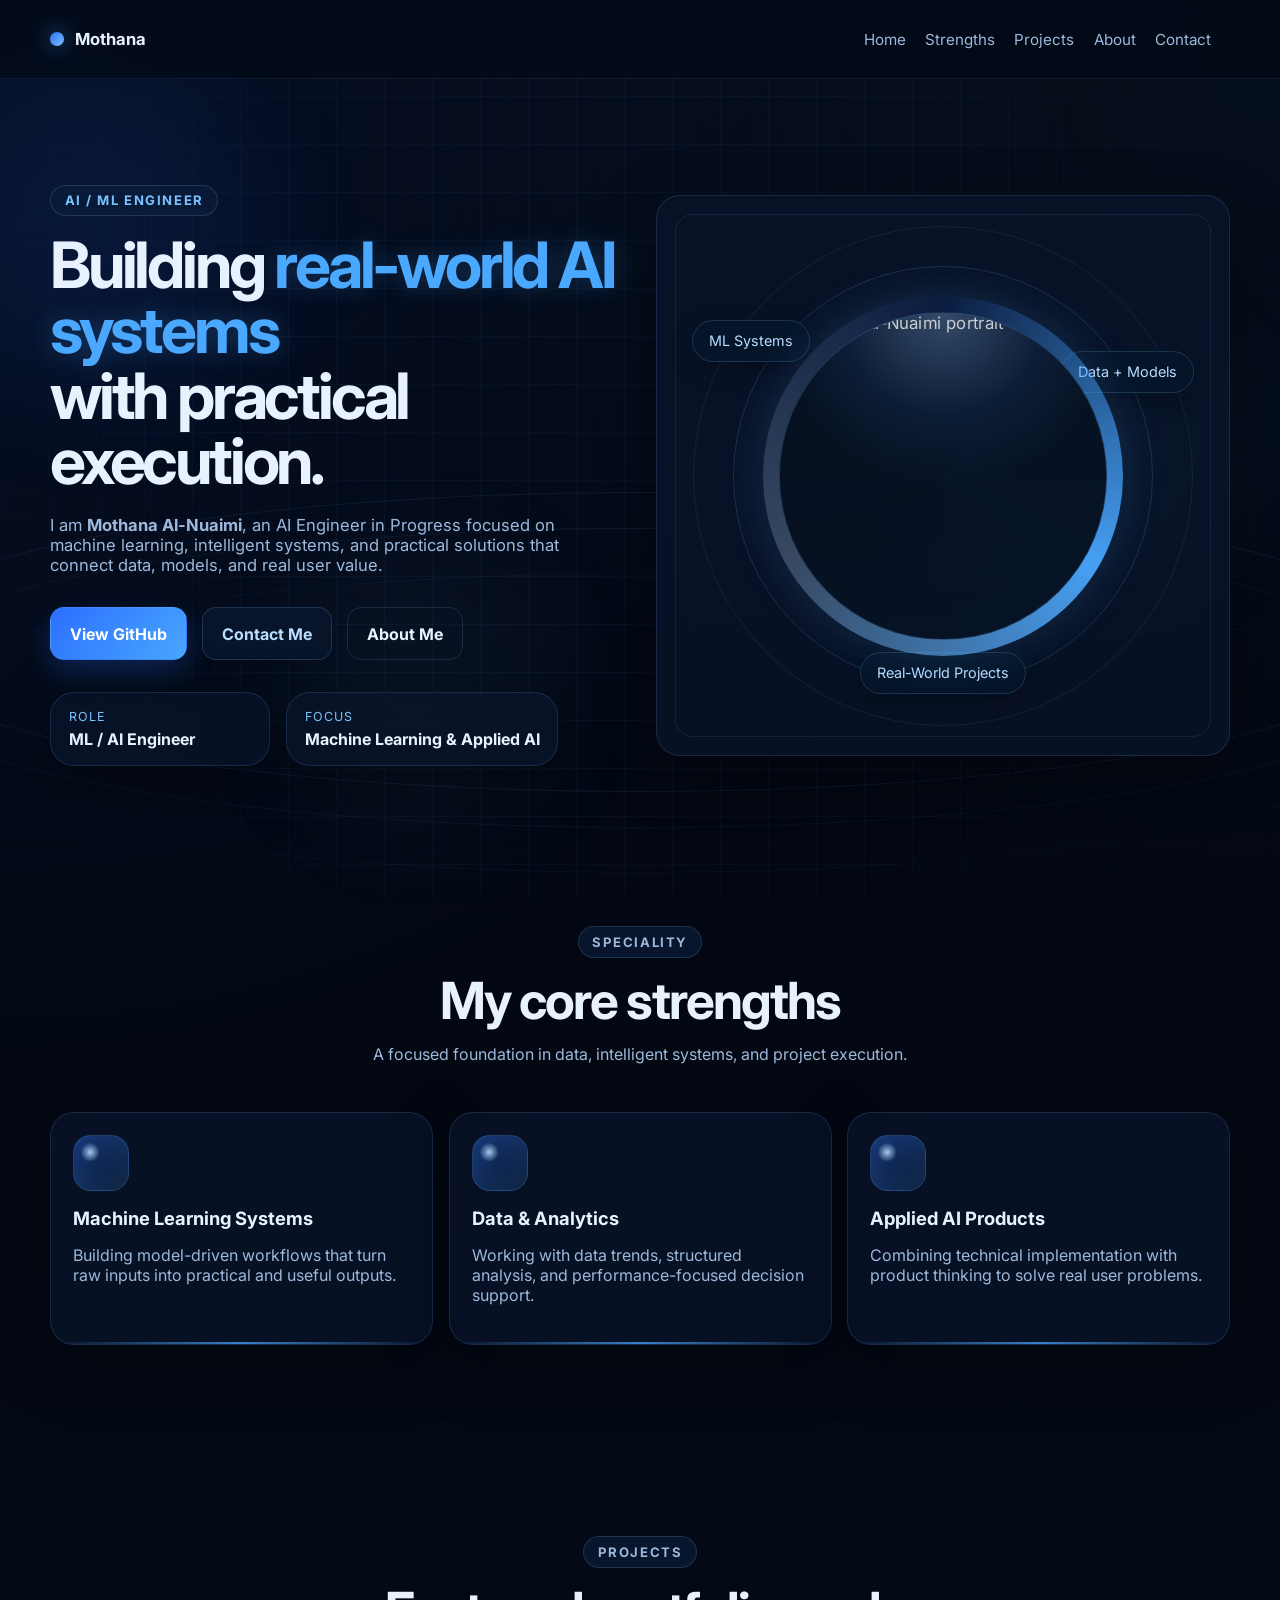
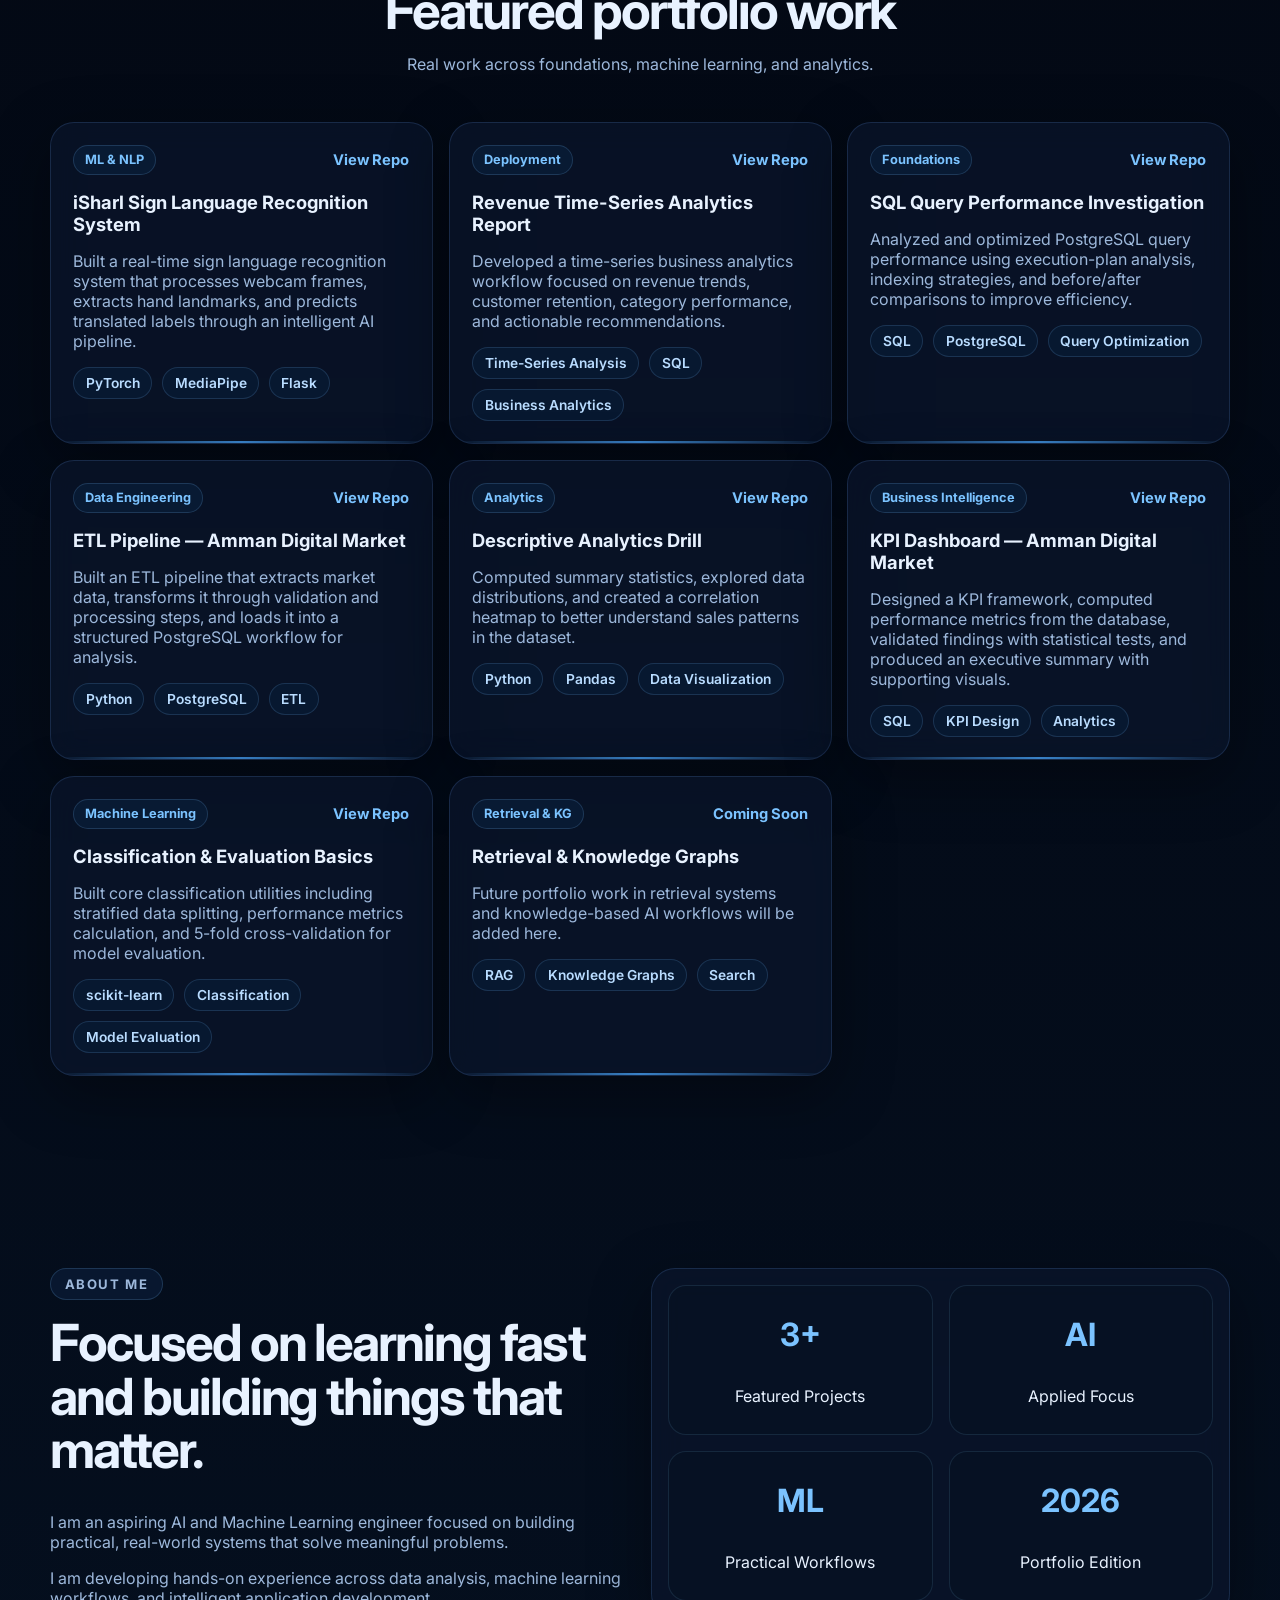
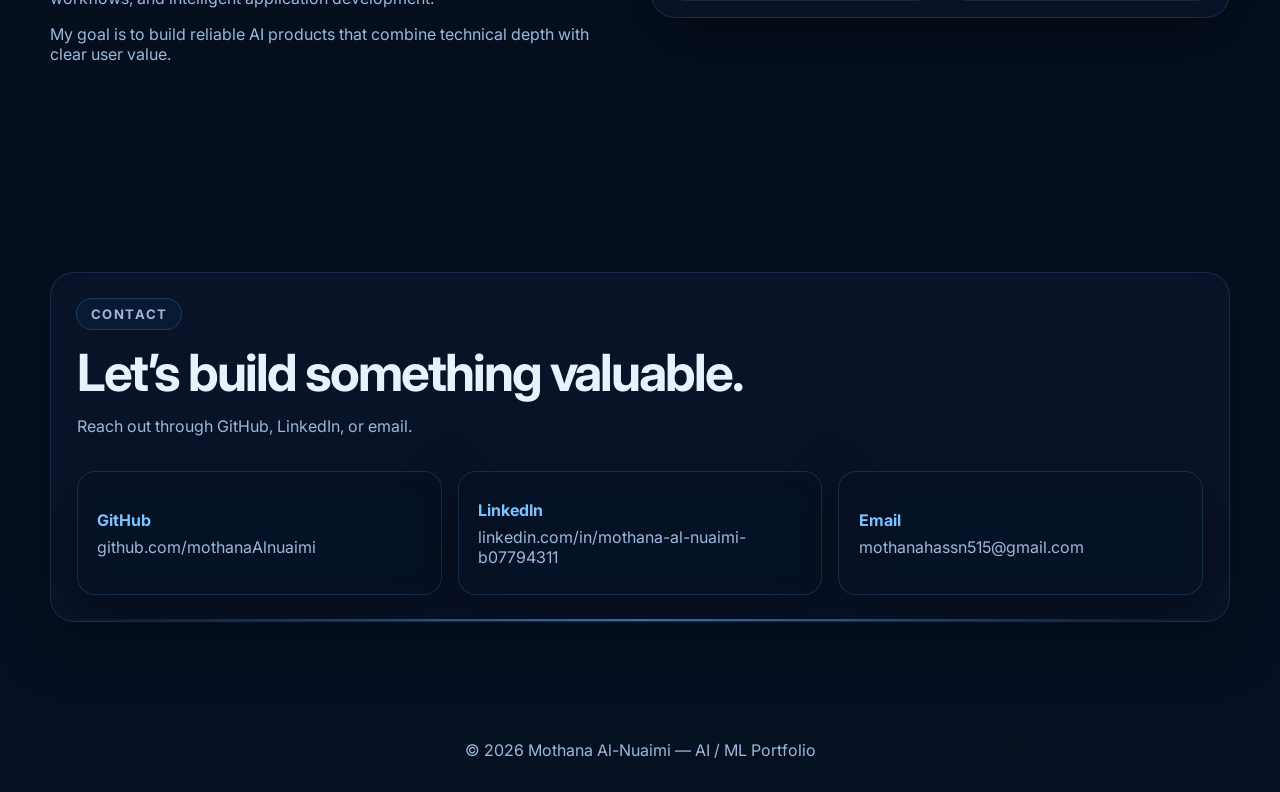
==== index.html @ 14dc7f0b "Update index.html" ====
<!DOCTYPE html>
<html lang="en">
 <head>
  <meta charset="UTF-8">
  <meta name="viewport" content="width=device-width, initial-scale=1.0">
  <title>Mothana Al-Nuaimi | Portfolio</title>
  <meta name="description" content="AI Engineer in Progress | Machine Learning | Building Real-World AI Systems">
  <link rel="preconnect" href="https://fonts.googleapis.com">
  <link rel="preconnect" href="https://fonts.gstatic.com" crossorigin="">
  <link href="https://fonts.googleapis.com/css2?family=Inter:wght@400;500;600;700;800&amp;display=swap" rel="stylesheet">
  <link rel="stylesheet" href="style.css">
 </head>
<body class="theme-1">
  <div class="loader" id="pageLoader" aria-hidden="true">
    <div class="loader-inner">
      <div class="loader-ring"></div>
      <div class="loader-text">Mothana Portfolio</div>
    </div>
  </div>

  <div class="page-bg" aria-hidden="true">
    <div class="grid"></div>
    <div class="glow glow-1"></div>
    <div class="glow glow-2"></div>
    <div class="glow glow-3"></div>
    <div class="wave wave-a"></div>
    <div class="wave wave-b"></div>
    <div class="wave wave-c"></div>
    <div class="particles">
      <span></span><span></span><span></span><span></span><span></span><span></span>
    </div>
  </div>



  <nav class="navbar">
    <div class="container nav-inner">
      <a class="brand" href="#home">
        <span class="brand-icon"></span>
        <span>Mothana</span>
      </a>

      <button class="menu-toggle" id="menuToggle" aria-label="Toggle navigation">☰</button>

      <div class="nav-links" id="navLinks">
        <a href="#home">Home</a>
        <a href="#strengths">Strengths</a>
        <a href="#projects">Projects</a>
        <a href="#about">About</a>
        <a href="#contact">Contact</a>
     <div></div>
  </nav>

  <main>
    <section class="hero reveal" id="home">
      <div class="container hero-grid">
        <div class="hero-copy">
          <p class="section-kicker">AI / ML ENGINEER</p>
          <h1>
            Building <span>real-world AI systems</span><br />
            with practical execution.
          </h1>
          <p class="hero-text">
            I am <strong>Mothana Al-Nuaimi</strong>, an AI Engineer in Progress focused on machine learning,
            intelligent systems, and practical solutions that connect data, models, and real user value.
          </p>

          <div class="hero-actions">
            <a class="btn btn-primary theme-button" href="https://github.com/mothanaAlnuaimi" target="_blank" rel="noopener noreferrer">View GitHub</a>
            <a class="btn btn-secondary theme-button" href="#contact">Contact Me</a>
            <a class="btn btn-ghost theme-button" href="#about">About Me</a>
          </div>

          <div class="hero-mini-cards">
            <div class="mini-card reveal-card">
              <span class="mini-label">Role</span>
              <strong>ML / AI Engineer</strong>
            </div>
            <div class="mini-card reveal-card">
              <span class="mini-label">Focus</span>
              <strong>Machine Learning & Applied AI</strong>
            </div>
          </div>
        </div>

        <div class="hero-visual reveal-card">
          <div class="visual-card">
            <div class="visual-frame">
              <div class="orbital orbital-1"></div>
              <div class="orbital orbital-2"></div>

              <div class="portrait-shell">
                <div class="portrait-ring">
                  <div class="portrait-core portrait-photo">
                    <img src="avatar.JPG" alt="Mothana Al-Nuaimi portrait" />
                  </div>
                </div>
              </div>

              <div class="badge badge-left">ML Systems</div>
              <div class="badge badge-right">Data + Models</div>
              <div class="badge badge-bottom">Real-World Projects</div>
            </div>
          </div>
        </div>
      </div>
    </section>

    <section class="strengths section reveal" id="strengths">
      <div class="container">
        <div class="section-heading centered">
          <p class="section-kicker">SPECIALITY</p>
          <h2>My core strengths</h2>
          <p>
            A focused foundation in data, intelligent systems, and project execution.
          </p>
        </div>

        <div class="strength-grid">
          <article class="info-card tilt-card reveal-card">
            <div class="card-icon"></div>
            <h3>Machine Learning Systems</h3>
            <p>Building model-driven workflows that turn raw inputs into practical and useful outputs.</p>
          </article>

          <article class="info-card tilt-card reveal-card">
            <div class="card-icon"></div>
            <h3>Data & Analytics</h3>
            <p>Working with data trends, structured analysis, and performance-focused decision support.</p>
          </article>

          <article class="info-card tilt-card reveal-card">
            <div class="card-icon"></div>
            <h3>Applied AI Products</h3>
            <p>Combining technical implementation with product thinking to solve real user problems.</p>
          </article>
        </div>
      </div>
    </section>

    <section class="projects section reveal" id="projects">
      <div class="container">
        <div class="section-heading centered">
          <p class="section-kicker">PROJECTS</p>
          <h2>Featured portfolio work</h2>
          <p>
            Real work across foundations, machine learning, and analytics.
          </p>
        </div>

        <div class="project-grid">
          <article class="project-card tilt-card reveal-card">
            <div class="project-top">
              <span class="project-tag">ML & NLP</span>
              <a href="https://github.com/mothanaAlnuaimi/isharl" target="_blank" rel="noopener noreferrer">View Repo</a>
            </div>
            <h3>iSharl Sign Language Recognition System</h3>
            <p>
              Built a real-time sign language recognition system that processes webcam frames,
              extracts hand landmarks, and predicts translated labels through an intelligent AI pipeline.
            </p>
            <div class="chips">
              <span>PyTorch</span>
              <span>MediaPipe</span>
              <span>Flask</span>
            </div>
          </article>

          <article class="project-card tilt-card reveal-card">
            <div class="project-top">
              <span class="project-tag">Deployment</span>
              <a href="https://github.com/LevelUp-Applied-AI/m3-s2-time-series-analytics-mothanaAlnuaimi/tree/stretch-time-series" target="_blank" rel="noopener noreferrer">View Repo</a>
            </div>
            <h3>Revenue Time-Series Analytics Report</h3>
            <p>
              Developed a time-series business analytics workflow focused on revenue trends,
              customer retention, category performance, and actionable recommendations.
            </p>
            <div class="chips">
              <span>Time-Series Analysis</span>
              <span>SQL</span>
              <span>Business Analytics</span>
            </div>
          </article>

          <article class="project-card tilt-card reveal-card">
            <div class="project-top">
              <span class="project-tag">Foundations</span>
              <a href="https://github.com/mothanaAlnuaimi/SQL-Murder-Mystery/pull/1" target="_blank" rel="noopener noreferrer">View Repo</a>
            </div>
            <h3>SQL Query Performance Investigation</h3>
            <p>
              Analyzed and optimized PostgreSQL query performance using execution-plan analysis,
              indexing strategies, and before/after comparisons to improve efficiency.
            </p>
            <div class="chips">
              <span>SQL</span>
              <span>PostgreSQL</span>
              <span>Query Optimization</span>
            </div>
          </article>


          <article class="project-card tilt-card reveal-card">
  <div class="project-top">
    <span class="project-tag">Data Engineering</span>
    <a href="https://github.com/LevelUp-Applied-AI/m3-i3-etl-pipeline-mothanaAlnuaimi" target="_blank" rel="noopener noreferrer">View Repo</a>
  </div>
  <h3>ETL Pipeline — Amman Digital Market</h3>
  <p>
    Built an ETL pipeline that extracts market data, transforms it through validation and processing steps,
    and loads it into a structured PostgreSQL workflow for analysis.
  </p>
  <div class="chips">
    <span>Python</span>
    <span>PostgreSQL</span>
    <span>ETL</span>
  </div>
</article>

<article class="project-card tilt-card reveal-card">
  <div class="project-top">
    <span class="project-tag">Analytics</span>
    <a href="https://github.com/LevelUp-Applied-AI/m4-d4-descriptive-analytics-mothanaAlnuaimi" target="_blank" rel="noopener noreferrer">View Repo</a>
  </div>
  <h3>Descriptive Analytics Drill</h3>
  <p>
    Computed summary statistics, explored data distributions, and created a correlation heatmap
    to better understand sales patterns in the dataset.
  </p>
  <div class="chips">
    <span>Python</span>
    <span>Pandas</span>
    <span>Data Visualization</span>
  </div>
</article>

<article class="project-card tilt-card reveal-card">
  <div class="project-top">
    <span class="project-tag">Business Intelligence</span>
    <a href="https://github.com/LevelUp-Applied-AI/m4-i4-kpi-dashboard-mothanaAlnuaimi" target="_blank" rel="noopener noreferrer">View Repo</a>
  </div>
  <h3>KPI Dashboard — Amman Digital Market</h3>
  <p>
    Designed a KPI framework, computed performance metrics from the database, validated findings
    with statistical tests, and produced an executive summary with supporting visuals.
  </p>
  <div class="chips">
    <span>SQL</span>
    <span>KPI Design</span>
    <span>Analytics</span>
  </div>
</article>

<article class="project-card tilt-card reveal-card">
  <div class="project-top">
    <span class="project-tag">Machine Learning</span>
    <a href="https://github.com/LevelUp-Applied-AI/m5-d5a-classification-basics-mothanaAlnuaimi" target="_blank" rel="noopener noreferrer">View Repo</a>
  </div>
  <h3>Classification & Evaluation Basics</h3>
  <p>
    Built core classification utilities including stratified data splitting, performance metrics
    calculation, and 5-fold cross-validation for model evaluation.
  </p>
  <div class="chips">
    <span>scikit-learn</span>
    <span>Classification</span>
    <span>Model Evaluation</span>
  </div>
</article>
          
          <article class="project-card tilt-card reveal-card placeholder-card">
            <div class="project-top">
              <span class="project-tag">Retrieval & KG</span>
              <span class="coming-soon">Coming Soon</span>
            </div>
            <h3>Retrieval & Knowledge Graphs</h3>
            <p>
              Future portfolio work in retrieval systems and knowledge-based AI workflows will be added here.
            </p>
            <div class="chips">
              <span>RAG</span>
              <span>Knowledge Graphs</span>
              <span>Search</span>
            </div>
          </article>
        </div>
      </div>
    </section>

    <section class="about section reveal" id="about">
      <div class="container about-grid">
        <div class="about-left">
          <div class="section-heading">
            <p class="section-kicker">ABOUT ME</p>
            <h2>Focused on learning fast and building things that matter.</h2>
          </div>
          <p>
            I am an aspiring AI and Machine Learning engineer focused on building practical, real-world systems
            that solve meaningful problems.
          </p>
          <p>
            I am developing hands-on experience across data analysis, machine learning workflows,
            and intelligent application development.
          </p>
          <p>
            My goal is to build reliable AI products that combine technical depth with clear user value.
          </p>
        </div>

        <div class="about-right reveal-card">
          <div class="stats-card">
            <div class="stat-box">
              <strong>3+</strong>
              <span>Featured Projects</span>
            </div>
            <div class="stat-box">
              <strong>AI</strong>
              <span>Applied Focus</span>
            </div>
            <div class="stat-box">
              <strong>ML</strong>
              <span>Practical Workflows</span>
            </div>
            <div class="stat-box">
              <strong>2026</strong>
              <span>Portfolio Edition</span>
            </div>
          </div>
        </div>
      </div>
    </section>

    <section class="contact section reveal" id="contact">
      <div class="container">
        <div class="contact-panel">
          <div class="section-heading">
            <p class="section-kicker">CONTACT</p>
            <h2>Let’s build something valuable.</h2>
            <p>
              Reach out through GitHub, LinkedIn, or email.
            </p>
          </div>

          <div class="contact-links">
            <a class="contact-item theme-button reveal-card" href="https://github.com/mothanaAlnuaimi" target="_blank" rel="noopener noreferrer">
              <span class="contact-title">GitHub</span>
              <span class="contact-value">github.com/mothanaAlnuaimi</span>
            </a>

            <a class="contact-item theme-button reveal-card" href="https://www.linkedin.com/in/mothana-al-nuaimi-b07794311/" target="_blank" rel="noopener noreferrer">
              <span class="contact-title">LinkedIn</span>
              <span class="contact-value">linkedin.com/in/mothana-al-nuaimi-b07794311</span>
            </a>

            <a class="contact-item theme-button reveal-card" href="mailto:mothanahassn515@gmail.com">
              <span class="contact-title">Email</span>
              <span class="contact-value">mothanahassn515@gmail.com</span>
            </a>
          </div>
        </div>
      </div>
    </section>
  </main>

  <footer class="footer reveal">
    <div class="container">
      <p>© 2026 Mothana Al-Nuaimi — AI / ML Portfolio</p>
    </div>
  </footer>

  <script src="script.js"></script>
</body>
</html>
---- style.css ----
:root {
  --bg: #030813;
  --surface: rgba(10, 22, 44, 0.72);
  --text: #e8f2ff;
  --muted: #9db8db;
  --line: rgba(110, 168, 255, 0.16);
  --shadow: 0 18px 60px rgba(0, 0, 0, 0.35);

  --accent-1: #2b6fff;
  --accent-2: #4aa8ff;
  --accent-3: #7bc3ff;
  --accent-4: #b9dcff;

  --container: 1180px;
  --radius: 24px;
}

body.theme-1 {
  --accent-1: #2b6fff;
  --accent-2: #4aa8ff;
  --accent-3: #7bc3ff;
  --accent-4: #b9dcff;
}

body.theme-2 {
  --accent-1: #1d4ed8;
  --accent-2: #2563eb;
  --accent-3: #60a5fa;
  --accent-4: #bfdbfe;
}

body.theme-3 {
  --accent-1: #0f5fff;
  --accent-2: #3b82f6;
  --accent-3: #38bdf8;
  --accent-4: #dbeafe;
}

body.theme-4 {
  --accent-1: #2954ff;
  --accent-2: #2563eb;
  --accent-3: #93c5fd;
  --accent-4: #e0f2fe;
}

* { box-sizing: border-box; }
html { scroll-behavior: smooth; }

body {
  margin: 0;
  font-family: "Inter", sans-serif;
  background:
    radial-gradient(circle at top left, rgba(42, 111, 255, 0.10), transparent 26%),
    radial-gradient(circle at top right, rgba(74, 168, 255, 0.06), transparent 22%),
    linear-gradient(180deg, #02060f 0%, #030813 32%, #051122 100%);
  color: var(--text);
  overflow-x: hidden;
}

a { color: inherit; text-decoration: none; }

.container {
  width: min(var(--container), calc(100% - 2rem));
  margin: 0 auto;
  position: relative;
  z-index: 2;
}

/* Loader */
.loader {
  position: fixed;
  inset: 0;
  z-index: 9999;
  display: grid;
  place-items: center;
  background:
    radial-gradient(circle at center, rgba(29, 78, 216, 0.18), transparent 30%),
    linear-gradient(180deg, #02060f 0%, #030813 100%);
  transition: opacity 0.6s ease, visibility 0.6s ease;
}

.loader.hidden {
  opacity: 0;
  visibility: hidden;
}

.loader-inner {
  text-align: center;
}

.loader-ring {
  width: 86px;
  height: 86px;
  margin: 0 auto 1rem;
  border-radius: 50%;
  border: 3px solid rgba(123, 195, 255, 0.16);
  border-top-color: var(--accent-2);
  border-right-color: var(--accent-3);
  animation: spinRing 1s linear infinite;
  box-shadow: 0 0 30px rgba(74, 168, 255, 0.16);
}

.loader-text {
  color: var(--accent-4);
  font-weight: 700;
  letter-spacing: 0.08em;
  text-transform: uppercase;
  font-size: 0.9rem;
}

.page-bg {
  position: fixed;
  inset: 0;
  pointer-events: none;
  overflow: hidden;
  z-index: 0;
}

.grid {
  position: absolute;
  inset: 0;
  background-image:
    linear-gradient(rgba(90, 140, 255, 0.05) 1px, transparent 1px),
    linear-gradient(90deg, rgba(90, 140, 255, 0.05) 1px, transparent 1px);
  background-size: 48px 48px;
  mask-image: radial-gradient(circle at center, black 50%, transparent 92%);
}

.glow {
  position: absolute;
  border-radius: 999px;
  filter: blur(70px);
  opacity: 0.45;
  animation: floatGlow 14s ease-in-out infinite;
}

.glow-1 {
  width: 320px;
  height: 320px;
  background: rgba(43, 111, 255, 0.22);
  top: 8%;
  left: -5%;
}

.glow-2 {
  width: 260px;
  height: 260px;
  background: rgba(74, 168, 255, 0.18);
  top: 36%;
  right: 4%;
  animation-delay: -4s;
}

.glow-3 {
  width: 280px;
  height: 280px;
  background: rgba(123, 195, 255, 0.12);
  bottom: 8%;
  left: 22%;
  animation-delay: -8s;
}

.wave {
  position: absolute;
  left: -10%;
  width: 120%;
  height: 300px;
  border-radius: 50%;
  border: 1px solid rgba(103, 175, 255, 0.10);
  animation: waveMove 24s linear infinite;
}

.wave-a { bottom: 12%; }
.wave-b { bottom: 8%; animation-duration: 34s; opacity: 0.7; }
.wave-c { bottom: 3%; animation-duration: 42s; opacity: 0.45; }

.particles span {
  position: absolute;
  display: block;
  width: 8px;
  height: 8px;
  border-radius: 50%;
  background: linear-gradient(135deg, var(--accent-2), var(--accent-3));
  box-shadow: 0 0 24px rgba(74, 168, 255, 0.55);
  animation: particleRise linear infinite;
  opacity: 0.8;
}

.particles span:nth-child(1) { left: 8%; bottom: -40px; animation-duration: 18s; animation-delay: -3s; }
.particles span:nth-child(2) { left: 24%; bottom: -60px; animation-duration: 14s; animation-delay: -7s; }
.particles span:nth-child(3) { left: 48%; bottom: -40px; animation-duration: 22s; animation-delay: -6s; }
.particles span:nth-child(4) { left: 63%; bottom: -50px; animation-duration: 17s; animation-delay: -10s; }
.particles span:nth-child(5) { left: 82%; bottom: -40px; animation-duration: 16s; animation-delay: -4s; }
.particles span:nth-child(6) { left: 92%; bottom: -50px; animation-duration: 20s; animation-delay: -8s; }

.topbar {
  position: relative;
  z-index: 4;
  border-bottom: 1px solid rgba(110, 168, 255, 0.08);
  background: rgba(2, 8, 19, 0.72);
  backdrop-filter: blur(18px);
}

.topbar-inner, .nav-inner, .hero-grid, .about-grid, .hero-actions, .hero-mini-cards {
  display: flex;
}

.topbar-inner {
  justify-content: space-between;
  align-items: center;
  min-height: 42px;
  gap: 1rem;
}

.top-links {
  display: flex;
  gap: 1.1rem;
  flex-wrap: wrap;
  color: var(--muted);
  font-size: 0.86rem;
}

.top-links a:hover { color: var(--accent-3); }

.navbar {
  position: sticky;
  top: 0;
  z-index: 5;
  background: rgba(4, 10, 23, 0.72);
  backdrop-filter: blur(18px);
  border-bottom: 1px solid rgba(110, 168, 255, 0.10);
}

.nav-inner {
  align-items: center;
  justify-content: space-between;
  min-height: 78px;
  gap: 1rem;
}

.brand {
  display: inline-flex;
  align-items: center;
  gap: 0.7rem;
  font-size: 1.04rem;
  font-weight: 700;
}

.brand-icon {
  width: 14px;
  height: 14px;
  border-radius: 50%;
  background: linear-gradient(135deg, var(--accent-1), var(--accent-3));
  box-shadow: 0 0 20px rgba(74, 168, 255, 0.55);
}

.nav-links {
  display: flex;
  gap: 1.2rem;
  align-items: center;
}

.nav-links a {
  color: var(--muted);
  font-size: 0.95rem;
  transition: 0.2s ease;
}

.nav-links a:hover { color: var(--text); }

.menu-toggle {
  display: none;
  border: 1px solid var(--line);
  background: rgba(8, 18, 36, 0.9);
  color: var(--text);
  border-radius: 12px;
  width: 44px;
  height: 44px;
  cursor: pointer;
}

.section {
  position: relative;
  z-index: 2;
  padding: 6rem 0;
}

.hero {
  padding-top: 6.6rem;
  padding-bottom: 4rem;
}

.hero-grid {
  align-items: center;
  justify-content: space-between;
  gap: 2rem;
}

.hero-copy, .hero-visual, .about-left, .about-right {
  flex: 1;
}

.section-kicker {
  display: inline-block;
  margin: 0 0 1rem;
  padding: 0.42rem 0.85rem;
  border: 1px solid rgba(123, 195, 255, 0.18);
  background: rgba(11, 30, 58, 0.66);
  color: var(--accent-3);
  border-radius: 999px;
  font-size: 0.82rem;
  font-weight: 700;
  letter-spacing: 0.12em;
}

.hero h1 {
  margin: 0;
  font-size: clamp(2.7rem, 5vw, 5.2rem);
  line-height: 1.02;
  letter-spacing: -0.05em;
  max-width: 720px;
}

.hero h1 span { color: var(--accent-2); text-shadow: 0 0 26px rgba(74, 168, 255, 0.28); }

.hero-text, .section-heading p, .about-left p, .info-card p, .project-card p, .contact-value, .footer p {
  color: var(--muted);
}

.hero-text {
  max-width: 660px;
  font-size: 1.04rem;
  margin: 1.4rem 0 0;
}

.hero-actions {
  gap: 0.9rem;
  flex-wrap: wrap;
  margin-top: 2rem;
}

.hero-mini-cards {
  flex-wrap: wrap;
  gap: 1rem;
  margin-top: 2rem;
}

.mini-card, .info-card, .project-card, .stats-card, .contact-panel, .contact-item, .visual-card {
  border: 1px solid var(--line);
  background: var(--surface);
  backdrop-filter: blur(14px);
  border-radius: var(--radius);
  box-shadow: var(--shadow);
}

.mini-card {
  min-width: 220px;
  padding: 1rem 1.1rem;
}

.mini-label {
  display: block;
  font-size: 0.78rem;
  color: var(--accent-3);
  margin-bottom: 0.35rem;
  text-transform: uppercase;
  letter-spacing: 0.08em;
}

.visual-card {
  padding: 1.2rem;
  min-height: 560px;
  position: relative;
  overflow: hidden;
}

.visual-card::before {
  content: "";
  position: absolute;
  inset: 18px;
  border: 1px solid rgba(123, 195, 255, 0.10);
  border-radius: calc(var(--radius) - 6px);
}

.visual-frame {
  position: relative;
  height: 100%;
  min-height: 520px;
  display: grid;
  place-items: center;
}

.portrait-shell {
  position: relative;
  z-index: 2;
}

.portrait-ring {
  position: relative;
  width: 360px;
  height: 360px;
  border-radius: 50%;
  padding: 16px;
  background: conic-gradient(from 0deg, rgba(43, 111, 255, 0.12), rgba(74, 168, 255, 0.95), rgba(185, 220, 255, 0.28), rgba(43, 111, 255, 0.12));
  animation: spinRing 18s linear infinite;
  box-shadow: 0 0 44px rgba(74, 168, 255, 0.18);
}

.portrait-photo {
  position: relative;
  width: 100%;
  height: 100%;
  border-radius: 50%;
  overflow: hidden;
  background:
    radial-gradient(circle at top, rgba(81, 157, 255, 0.28), transparent 48%),
    linear-gradient(180deg, rgba(5, 16, 32, 0.98), rgba(6, 20, 40, 0.96));
  border: 1px solid rgba(123, 195, 255, 0.18);
}

.portrait-photo::after {
  content: "";
  position: absolute;
  inset: 0;
  background:
    radial-gradient(circle at top, rgba(255, 255, 255, 0.12), transparent 28%),
    linear-gradient(180deg, rgba(4, 12, 24, 0.12), rgba(3, 8, 19, 0.32));
  pointer-events: none;
}

.portrait-photo img {
  width: 100%;
  height: 100%;
  object-fit: cover;
  object-position: center 18%;
  filter: grayscale(100%) contrast(1.04) brightness(0.92);
  transform: scale(1.05);
}

.orbital {
  position: absolute;
  border-radius: 50%;
  border: 1px solid rgba(123, 195, 255, 0.16);
}

.orbital-1 {
  width: 420px;
  height: 420px;
  animation: spinRing 26s linear infinite reverse;
}

.orbital-2 {
  width: 500px;
  height: 500px;
  animation: spinRing 34s linear infinite;
  opacity: 0.55;
}

.badge {
  position: absolute;
  padding: 0.72rem 0.98rem;
  border-radius: 999px;
  background: rgba(6, 22, 42, 0.95);
  border: 1px solid rgba(123, 195, 255, 0.18);
  color: var(--accent-4);
  font-size: 0.9rem;
  backdrop-filter: blur(10px);
  box-shadow: 0 8px 24px rgba(0, 0, 0, 0.24);
}

.badge-left { left: 3%; top: 20%; animation: floatBadge 7s ease-in-out infinite; }
.badge-right { right: 3%; top: 26%; animation: floatBadge 6s ease-in-out infinite -2s; }
.badge-bottom { bottom: 8%; animation: floatBadge 8s ease-in-out infinite -1s; }

.btn {
  display: inline-flex;
  align-items: center;
  justify-content: center;
  gap: 0.45rem;
  min-height: 50px;
  padding: 0.95rem 1.2rem;
  border-radius: 14px;
  font-weight: 700;
  cursor: pointer;
  transition: transform 0.18s ease, background 0.25s ease, color 0.25s ease, border-color 0.25s ease, box-shadow 0.25s ease;
}

.btn-small {
  min-height: 44px;
  padding: 0.72rem 1rem;
  font-size: 0.92rem;
}

.btn:hover, .theme-button:hover, .contact-item:hover, .info-card:hover, .project-card:hover { transform: translateY(-2px); }
.btn:active, .btn.clicked, .theme-button.clicked { transform: scale(0.97); }

.btn-primary {
  color: white;
  background: linear-gradient(135deg, var(--accent-1), var(--accent-2));
  border: 1px solid transparent;
  box-shadow: 0 12px 28px rgba(43, 111, 255, 0.24);
}

.btn-secondary {
  color: var(--accent-4);
  background: rgba(8, 22, 44, 0.88);
  border: 1px solid rgba(123, 195, 255, 0.18);
}

.btn-ghost {
  color: var(--text);
  background: transparent;
  border: 1px solid rgba(123, 195, 255, 0.16);
}

.section-heading { margin-bottom: 2.2rem; }

.section-heading.centered {
  text-align: center;
  max-width: 760px;
  margin-inline: auto;
  margin-bottom: 3rem;
}

.section-heading h2 {
  margin: 0 0 0.8rem;
  font-size: clamp(2rem, 4vw, 3.5rem);
  line-height: 1.05;
  letter-spacing: -0.04em;
}

.strength-grid, .project-grid {
  display: grid;
  grid-template-columns: repeat(3, 1fr);
  gap: 1rem;
}

.info-card, .project-card {
  padding: 1.4rem;
  position: relative;
  overflow: hidden;
}

.info-card::before, .project-card::before, .contact-panel::before {
  content: "";
  position: absolute;
  inset: auto 0 0 0;
  height: 2px;
  background: linear-gradient(90deg, transparent, var(--accent-2), transparent);
  opacity: 0.75;
}

.card-icon {
  width: 56px;
  height: 56px;
  border-radius: 18px;
  margin-bottom: 1rem;
  background:
    radial-gradient(circle at 30% 30%, rgba(185, 220, 255, 0.9), transparent 18%),
    linear-gradient(135deg, rgba(43, 111, 255, 0.35), rgba(74, 168, 255, 0.08));
  border: 1px solid rgba(123, 195, 255, 0.18);
  box-shadow: inset 0 0 30px rgba(74, 168, 255, 0.12);
}

.info-card h3, .project-card h3 { margin: 0 0 0.8rem; font-size: 1.15rem; }

.project-top {
  display: flex;
  justify-content: space-between;
  align-items: center;
  gap: 0.8rem;
  margin-bottom: 1rem;
}

.project-top a, .coming-soon {
  color: var(--accent-3);
  font-size: 0.92rem;
  font-weight: 700;
}

.project-tag {
  padding: 0.38rem 0.68rem;
  border-radius: 999px;
  background: rgba(9, 29, 56, 0.8);
  border: 1px solid rgba(123, 195, 255, 0.18);
  color: var(--accent-3);
  font-size: 0.8rem;
  font-weight: 700;
}

.chips {
  display: flex;
  flex-wrap: wrap;
  gap: 0.6rem;
  margin-top: 1rem;
}

.chips span {
  padding: 0.45rem 0.72rem;
  border-radius: 999px;
  background: rgba(9, 27, 52, 0.88);
  border: 1px solid rgba(123, 195, 255, 0.16);
  color: var(--accent-4);
  font-size: 0.86rem;
  font-weight: 600;
}

.about-grid {
  display: flex;
  align-items: start;
  gap: 1.4rem;
}

.about-left { max-width: 720px; }

.stats-card {
  display: grid;
  grid-template-columns: repeat(2, 1fr);
  padding: 1rem;
  gap: 1rem;
}

.stat-box {
  min-height: 150px;
  border: 1px solid rgba(123, 195, 255, 0.12);
  border-radius: 18px;
  background: rgba(7, 18, 34, 0.62);
  display: grid;
  place-items: center;
  text-align: center;
  padding: 1rem;
}

.stat-box strong {
  font-size: 2rem;
  color: var(--accent-3);
  display: block;
  margin-bottom: 0.35rem;
}

.contact-panel {
  padding: 1.6rem;
  position: relative;
  overflow: hidden;
}

.contact-links {
  display: grid;
  grid-template-columns: repeat(3, 1fr);
  gap: 1rem;
}

.contact-item {
  display: flex;
  flex-direction: column;
  gap: 0.42rem;
  min-height: 124px;
  justify-content: center;
  padding: 1.2rem;
  border-radius: 18px;
  background: rgba(6, 18, 36, 0.82);
  border: 1px solid rgba(123, 195, 255, 0.16);
}

.contact-title { color: var(--accent-3); font-weight: 700; }

.footer {
  position: relative;
  z-index: 2;
  padding: 1.4rem 0 2rem;
}

.footer p {
  margin: 0;
  text-align: center;
}

/* Reveal animations */
.reveal {
  opacity: 0;
  transform: translateY(40px);
  transition: opacity 0.85s ease, transform 0.85s ease;
}

.reveal.visible {
  opacity: 1;
  transform: translateY(0);
}

.reveal-card {
  opacity: 0;
  transform: translateY(28px) scale(0.98);
  transition: opacity 0.8s ease, transform 0.8s ease;
}

.reveal-card.visible {
  opacity: 1;
  transform: translateY(0) scale(1);
}

.tilt-card {
  transform-style: preserve-3d;
  will-change: transform;
}

@keyframes floatGlow {
  0%, 100% { transform: translate3d(0, 0, 0); }
  50% { transform: translate3d(20px, -18px, 0); }
}

@keyframes waveMove {
  0% { transform: translateX(0) translateY(0) scaleX(1); }
  50% { transform: translateX(-2%) translateY(12px) scaleX(1.02); }
  100% { transform: translateX(0) translateY(0) scaleX(1); }
}

@keyframes particleRise {
  0% { transform: translateY(0) scale(0.7); opacity: 0; }
  10% { opacity: 0.8; }
  100% { transform: translateY(-110vh) scale(1.15); opacity: 0; }
}

@keyframes spinRing {
  from { transform: rotate(0deg); }
  to { transform: rotate(360deg); }
}

@keyframes floatBadge {
  0%, 100% { transform: translateY(0); }
  50% { transform: translateY(-8px); }
}

@media (max-width: 1050px) {
  .hero-grid, .about-grid, .strength-grid, .project-grid, .contact-links {
    display: grid;
    grid-template-columns: 1fr;
  }

  .visual-card { min-height: 500px; }
  .stats-card { grid-template-columns: repeat(2, 1fr); }
}

@media (max-width: 820px) {
  .nav-links {
    position: absolute;
    top: calc(100% + 8px);
    left: 1rem;
    right: 1rem;
    display: none;
    flex-direction: column;
    padding: 1rem;
    border-radius: 18px;
    background: rgba(5, 14, 29, 0.96);
    border: 1px solid rgba(123, 195, 255, 0.14);
    box-shadow: var(--shadow);
  }

  .nav-links.open { display: flex; }
  .menu-toggle { display: inline-flex; align-items: center; justify-content: center; }
  .nav-inner > .theme-button { display: none; }
  .topbar { display: none; }
  .hero { padding-top: 4.4rem; }
  .hero h1 { font-size: 2.8rem; }
  .portrait-ring { width: 280px; height: 280px; }
  .orbital-1 { width: 340px; height: 340px; }
  .orbital-2 { width: 410px; height: 410px; }
  .badge { font-size: 0.82rem; }
}

@media (max-width: 640px) {
  .section { padding: 4.4rem 0; }
  .hero h1 { font-size: 2.3rem; }
  .btn, .mini-card, .info-card, .project-card, .contact-item, .contact-panel { width: 100%; }
  .hero-actions, .hero-mini-cards { flex-direction: column; }
  .stats-card { grid-template-columns: 1fr; }
  .contact-links { grid-template-columns: 1fr; }
  .visual-card { min-height: 420px; }
  .portrait-ring { width: 220px; height: 220px; }
  .orbital-1 { width: 270px; height: 270px; }
  .orbital-2 { width: 320px; height: 320px; }
  .badge-left, .badge-right, .badge-bottom {
    position: static;
    margin-top: 0.8rem;
  }
  .visual-frame {
    display: flex;
    flex-direction: column;
    justify-content: center;
  }
}
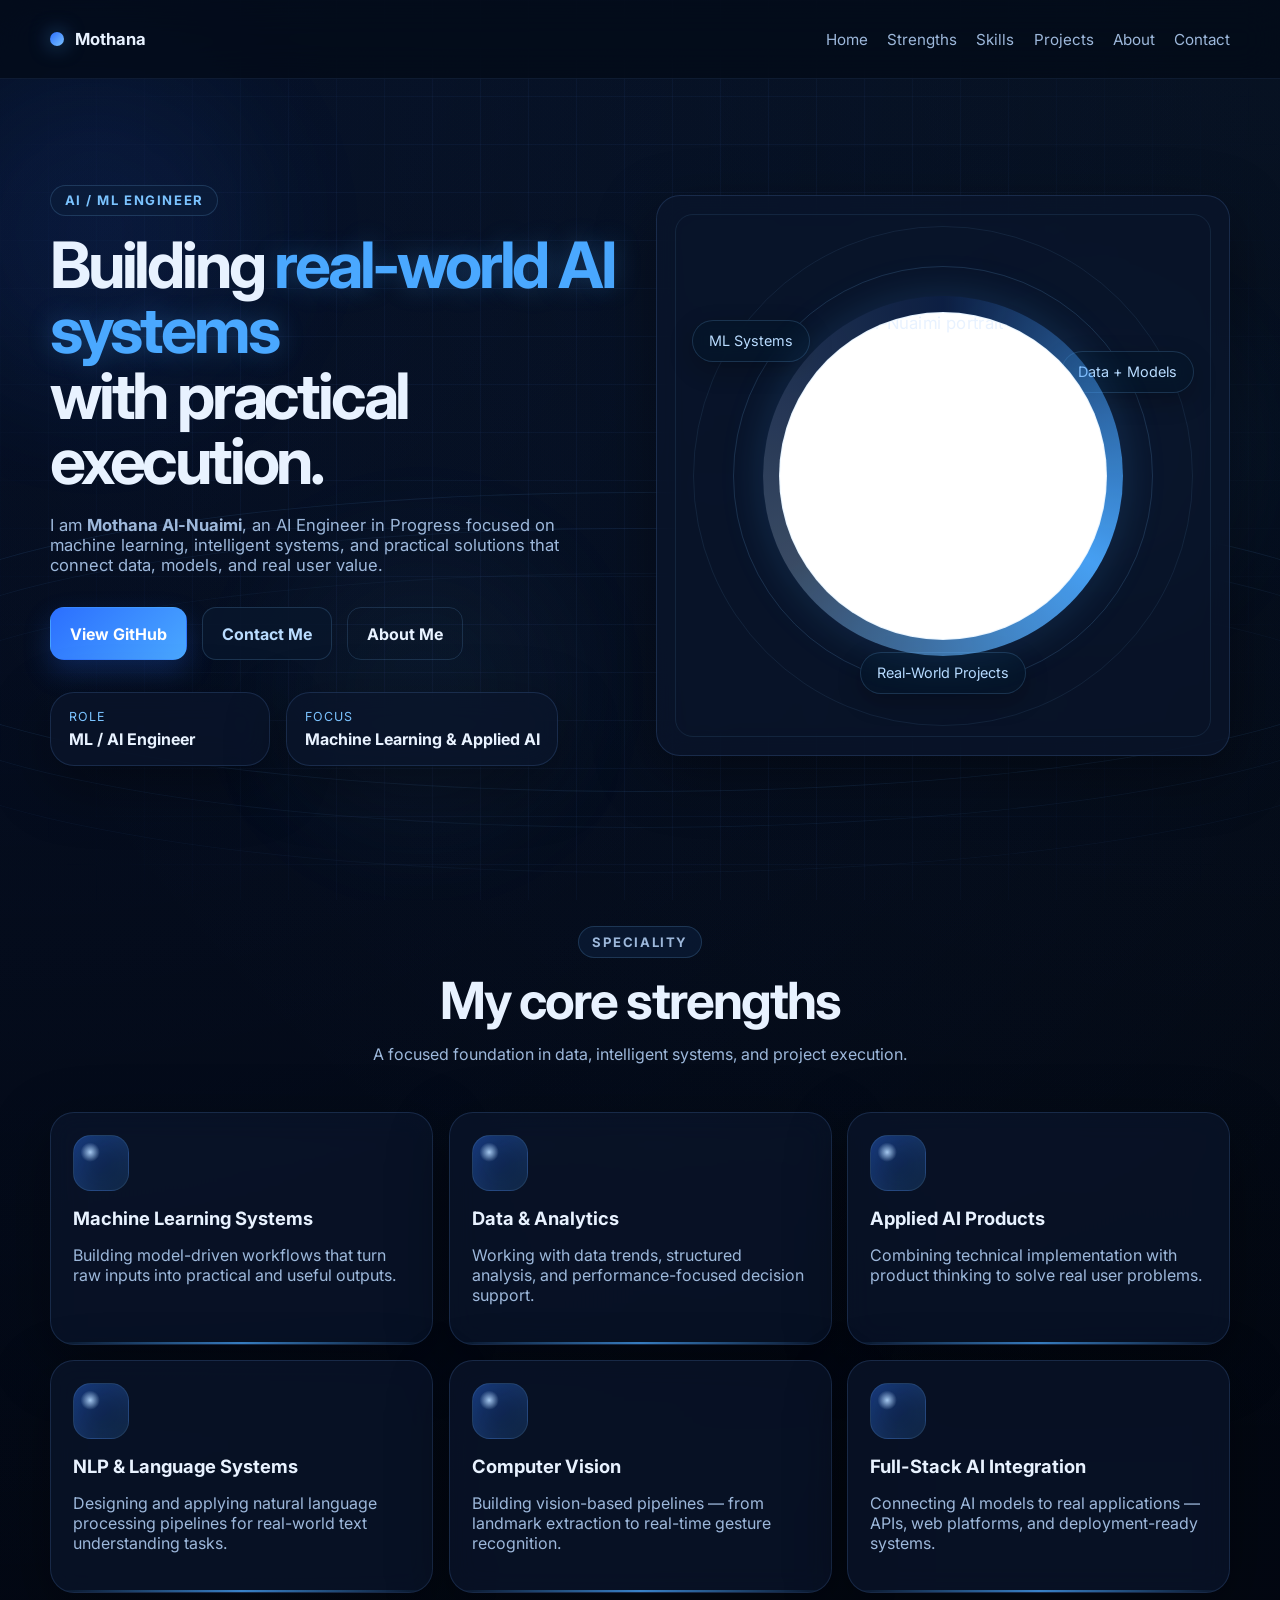
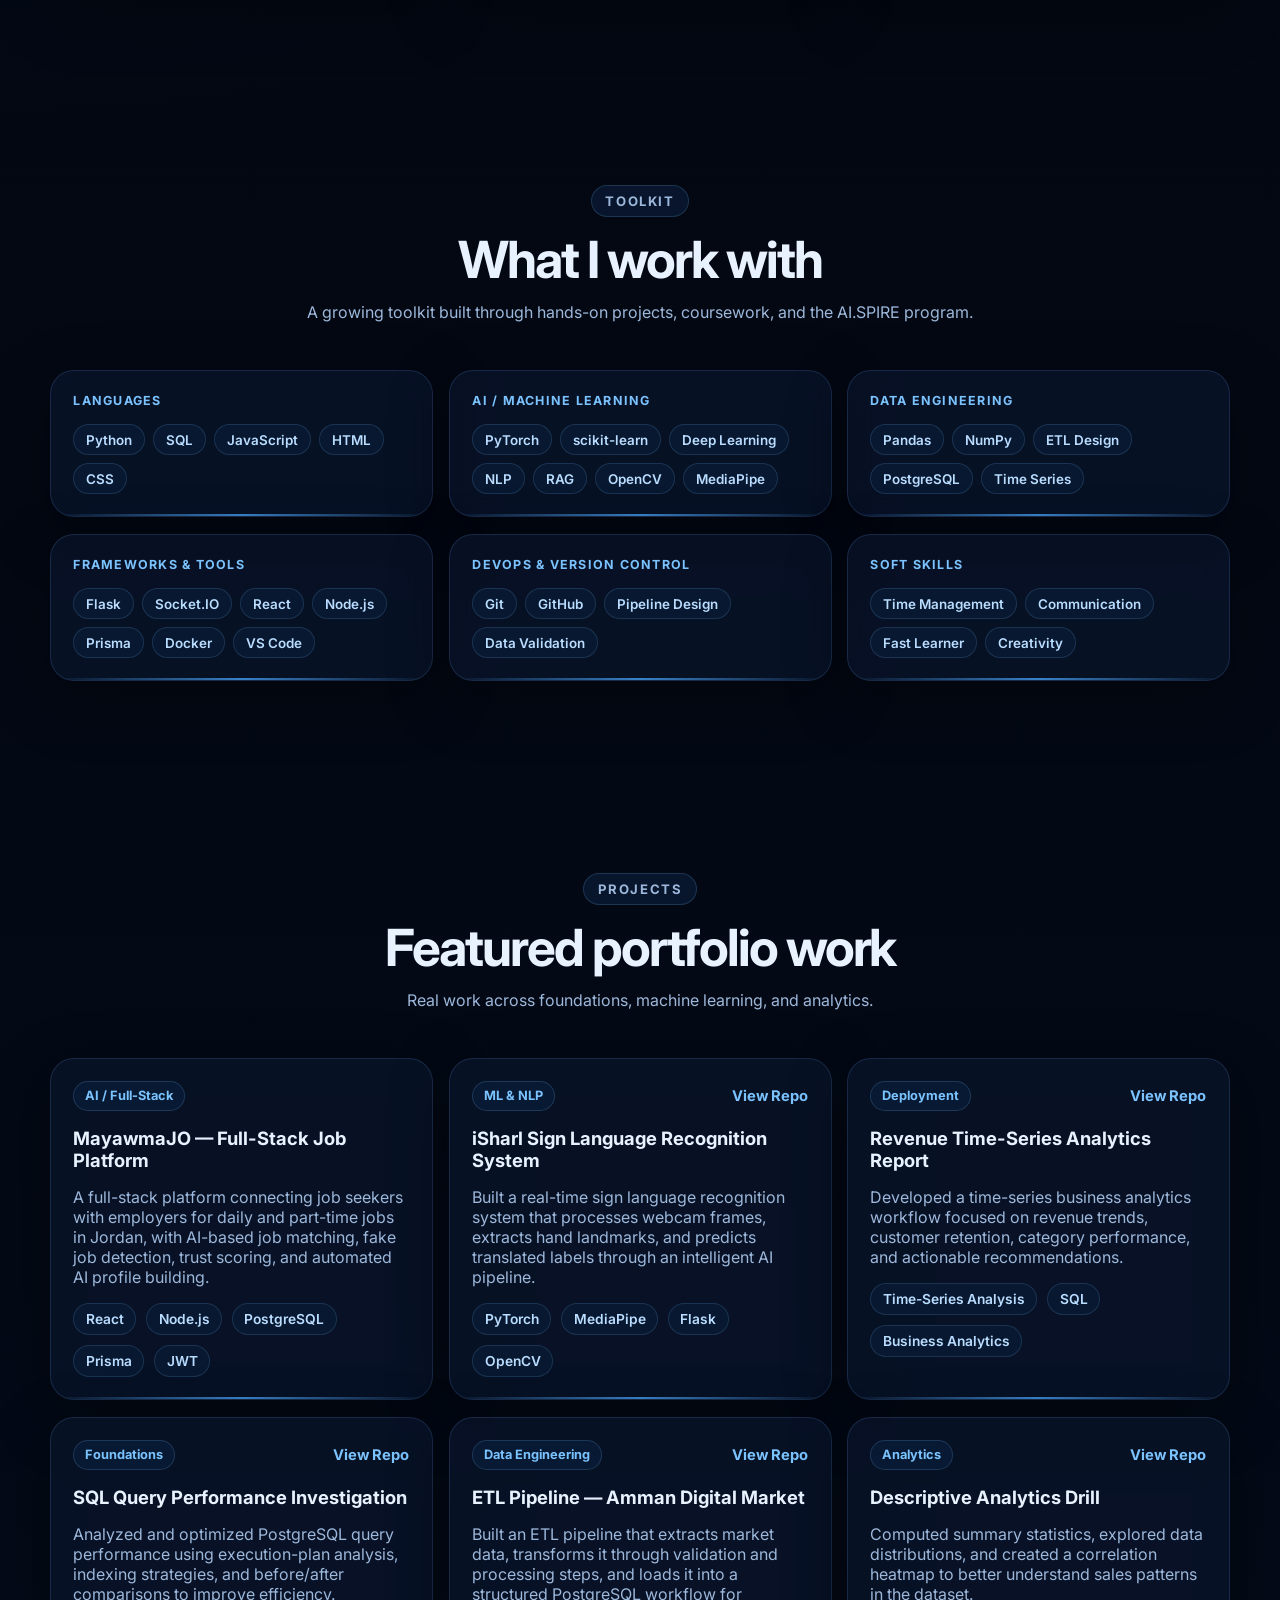
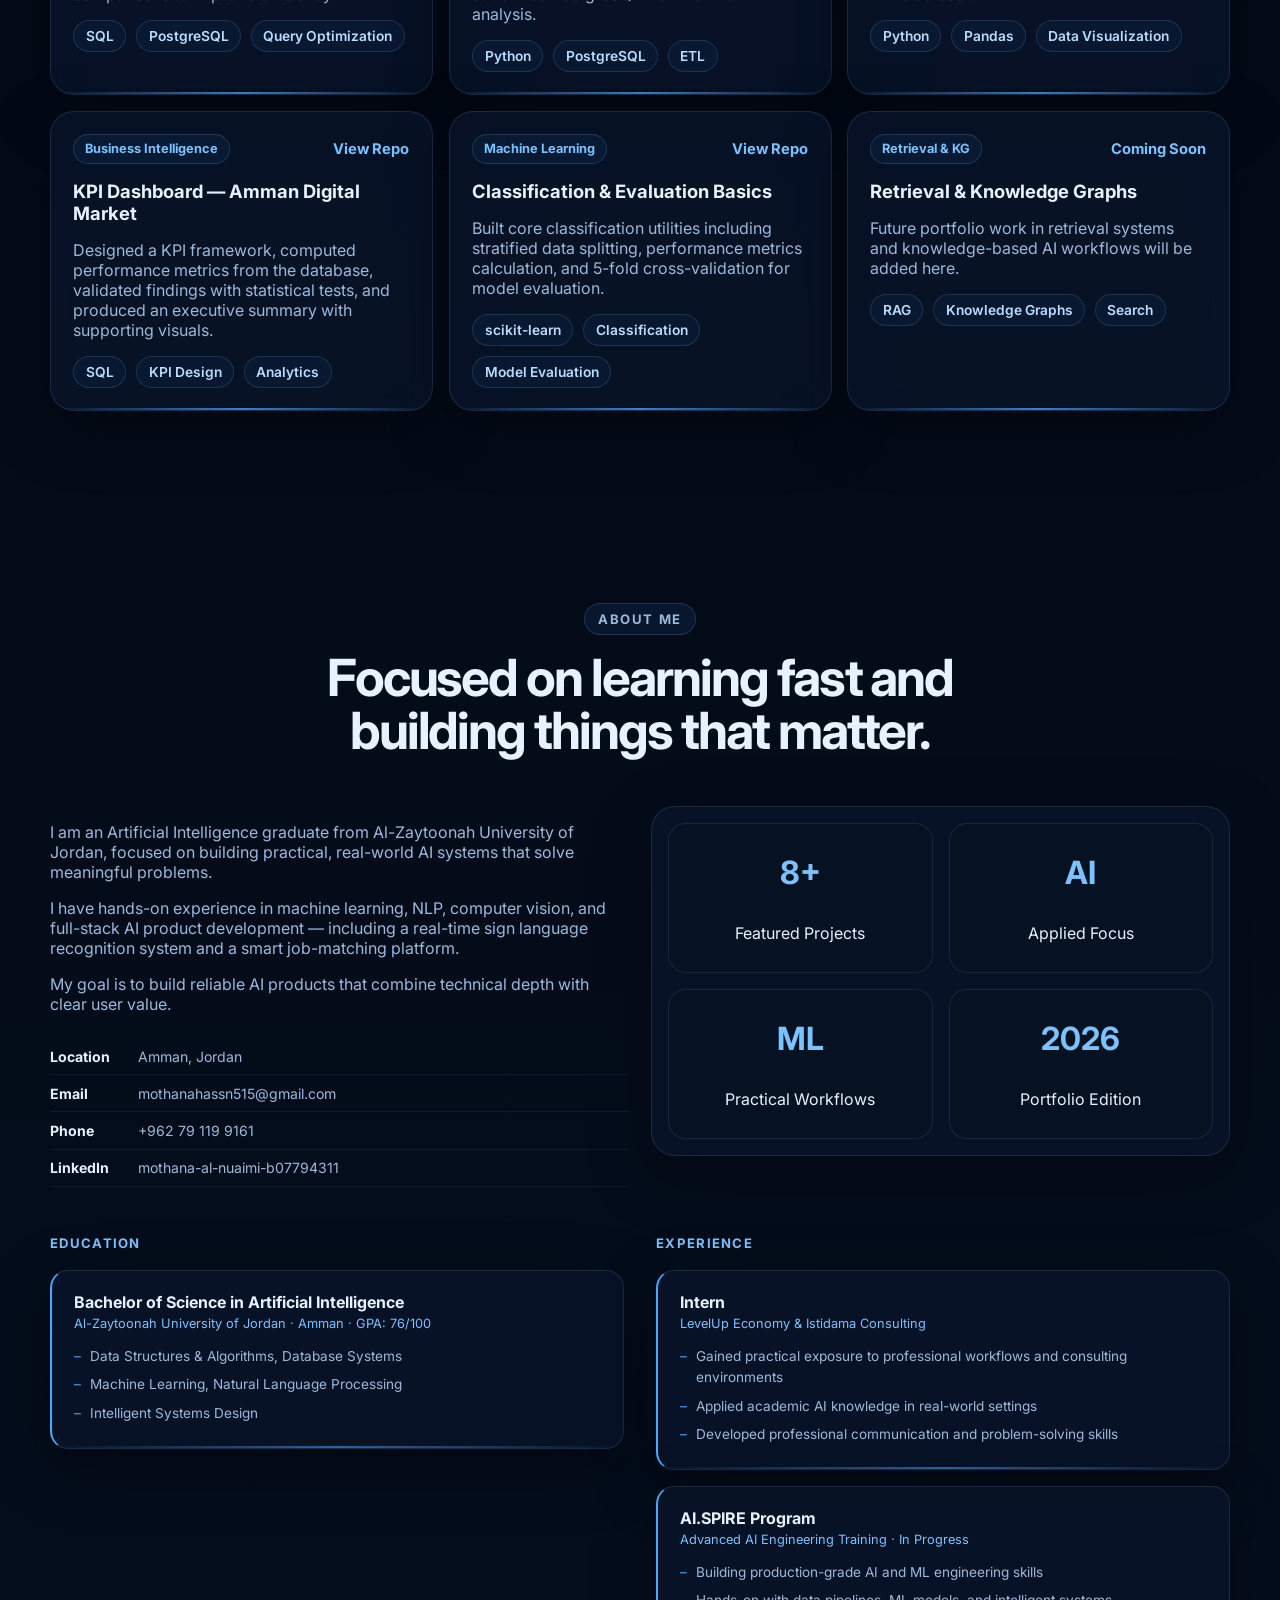
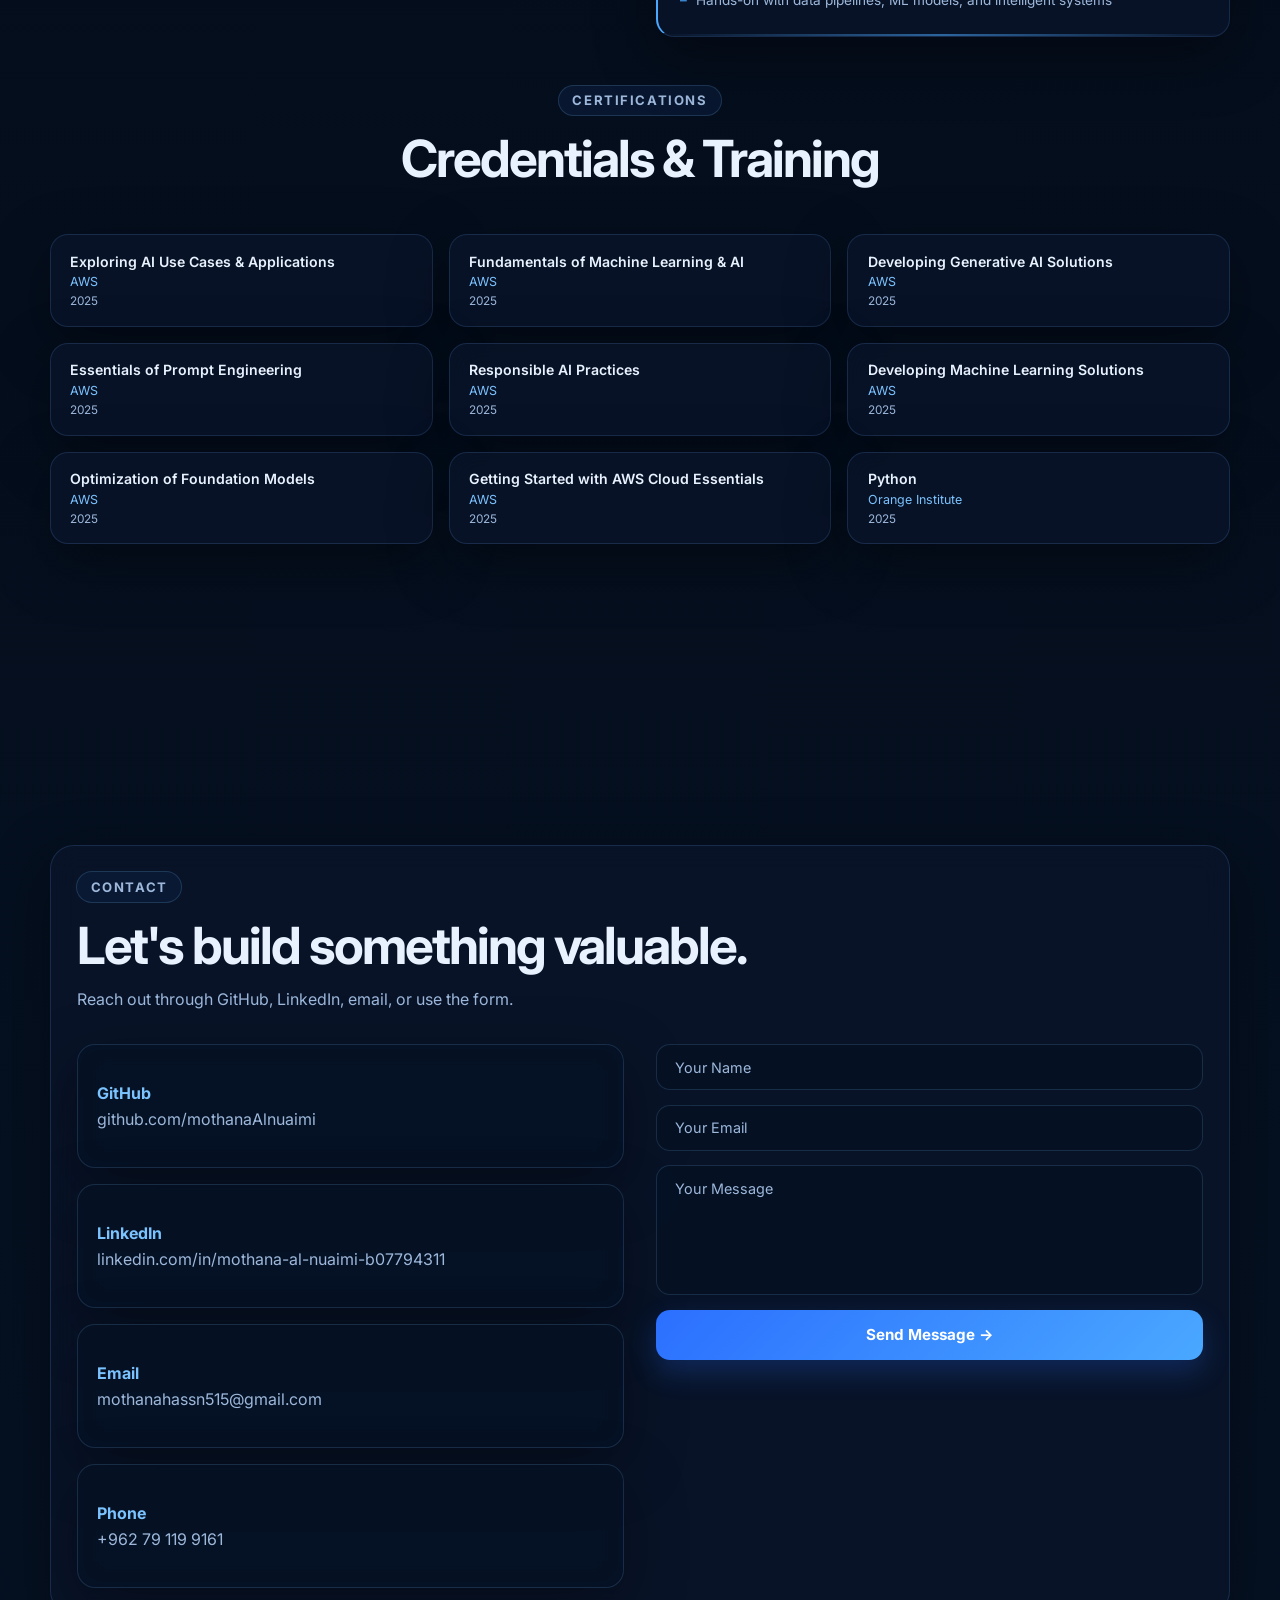
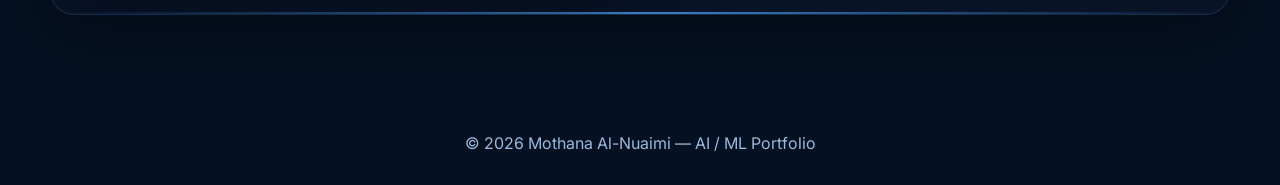
==== commit 16c8dea4: "Update index.html" ====
--- a/index.html
+++ b/index.html
@@ -7,8 +7,194 @@
   <meta name="description" content="AI Engineer in Progress | Machine Learning | Building Real-World AI Systems">
   <link rel="preconnect" href="https://fonts.googleapis.com">
   <link rel="preconnect" href="https://fonts.gstatic.com" crossorigin="">
-  <link href="https://fonts.googleapis.com/css2?family=Inter:wght@400;500;600;700;800&amp;display=swap" rel="stylesheet">
+  <link href="https://fonts.googleapis.com/css2?family=Inter:wght@400;500;600;700;800&display=swap" rel="stylesheet">
   <link rel="stylesheet" href="style.css">
+  <style>
+    /* SKILLS */
+    .skills-grid {
+      display: grid;
+      grid-template-columns: repeat(3, 1fr);
+      gap: 1rem;
+    }
+    .skill-group {
+      border: 1px solid var(--line);
+      background: var(--surface);
+      backdrop-filter: blur(14px);
+      border-radius: var(--radius);
+      box-shadow: var(--shadow);
+      padding: 1.4rem;
+      position: relative;
+      overflow: hidden;
+    }
+    .skill-group::before {
+      content: "";
+      position: absolute;
+      inset: auto 0 0 0;
+      height: 2px;
+      background: linear-gradient(90deg, transparent, var(--accent-2), transparent);
+      opacity: 0.75;
+    }
+    .skill-group-title {
+      display: block;
+      font-size: 0.78rem;
+      color: var(--accent-3);
+      margin-bottom: 1rem;
+      text-transform: uppercase;
+      letter-spacing: 0.1em;
+      font-weight: 700;
+    }
+    .skill-chips { display: flex; flex-wrap: wrap; gap: 0.5rem; }
+    .skill-chips span {
+      padding: 0.4rem 0.75rem;
+      border-radius: 999px;
+      background: rgba(9, 27, 52, 0.88);
+      border: 1px solid rgba(123, 195, 255, 0.16);
+      color: var(--accent-4);
+      font-size: 0.84rem;
+      font-weight: 600;
+    }
+
+    /* TIMELINE */
+    .edu-exp-grid {
+      display: grid;
+      grid-template-columns: 1fr 1fr;
+      gap: 2rem;
+      margin-top: 3rem;
+    }
+    .edu-exp-col > h3 {
+      font-size: 0.82rem;
+      color: var(--accent-3);
+      text-transform: uppercase;
+      letter-spacing: 0.1em;
+      margin: 0 0 1.2rem;
+      font-weight: 700;
+    }
+    .timeline { display: flex; flex-direction: column; gap: 1rem; }
+    .tl-item {
+      border: 1px solid var(--line);
+      background: var(--surface);
+      backdrop-filter: blur(14px);
+      border-radius: 18px;
+      box-shadow: var(--shadow);
+      padding: 1.3rem 1.4rem;
+      position: relative;
+      overflow: hidden;
+      border-left: 2px solid var(--accent-2);
+    }
+    .tl-item::before {
+      content: "";
+      position: absolute;
+      inset: auto 0 0 0;
+      height: 2px;
+      background: linear-gradient(90deg, transparent, var(--accent-2), transparent);
+      opacity: 0.55;
+    }
+    .tl-title { font-size: 1rem; font-weight: 700; margin: 0 0 0.25rem; }
+    .tl-meta { font-size: 0.8rem; color: var(--accent-3); margin-bottom: 0.75rem; }
+    .tl-item ul { list-style: none; margin: 0; padding: 0; }
+    .tl-item ul li {
+      font-size: 0.85rem;
+      color: var(--muted);
+      padding: 0.22rem 0 0.22rem 1rem;
+      position: relative;
+      line-height: 1.55;
+    }
+    .tl-item ul li::before { content: '–'; position: absolute; left: 0; color: var(--accent-2); }
+
+    /* ABOUT INFO */
+    .about-info-list { list-style: none; margin: 1.5rem 0 0; padding: 0; }
+    .about-info-list li {
+      display: flex;
+      gap: 1rem;
+      font-size: 0.88rem;
+      padding: 0.6rem 0;
+      border-bottom: 1px solid rgba(110, 168, 255, 0.1);
+      color: var(--muted);
+    }
+    .about-info-list li strong { color: var(--text); min-width: 72px; }
+
+    /* CERTIFICATIONS */
+    .certs-grid {
+      display: grid;
+      grid-template-columns: repeat(3, 1fr);
+      gap: 1rem;
+    }
+    .cert-card {
+      border: 1px solid var(--line);
+      background: var(--surface);
+      backdrop-filter: blur(14px);
+      border-radius: 18px;
+      box-shadow: var(--shadow);
+      padding: 1.1rem 1.2rem;
+      display: flex;
+      flex-direction: column;
+      gap: 0.3rem;
+      transition: transform 0.18s ease;
+    }
+    .cert-card:hover { transform: translateY(-2px); }
+    .cert-name { font-size: 0.88rem; font-weight: 600; }
+    .cert-issuer { font-size: 0.78rem; color: var(--accent-3); }
+    .cert-year { font-size: 0.74rem; color: var(--muted); }
+
+    /* CONTACT FORM */
+    .contact-grid {
+      display: grid;
+      grid-template-columns: 1fr 1fr;
+      gap: 2rem;
+      margin-top: 2rem;
+    }
+    .contact-col-links { display: flex; flex-direction: column; gap: 1rem; }
+    .contact-form { display: flex; flex-direction: column; gap: 0.9rem; }
+    .contact-form input,
+    .contact-form textarea {
+      background: rgba(6, 18, 36, 0.82);
+      border: 1px solid rgba(123, 195, 255, 0.16);
+      border-radius: 14px;
+      padding: 0.85rem 1.1rem;
+      color: var(--text);
+      font-family: "Inter", sans-serif;
+      font-size: 0.9rem;
+      outline: none;
+      transition: border-color 0.2s;
+      resize: none;
+    }
+    .contact-form input::placeholder,
+    .contact-form textarea::placeholder { color: var(--muted); }
+    .contact-form input:focus,
+    .contact-form textarea:focus { border-color: var(--accent-2); }
+    .contact-form textarea { height: 130px; }
+    .contact-form button {
+      min-height: 50px;
+      border-radius: 14px;
+      border: none;
+      background: linear-gradient(135deg, var(--accent-1), var(--accent-2));
+      color: #fff;
+      font-family: "Inter", sans-serif;
+      font-size: 0.95rem;
+      font-weight: 700;
+      cursor: pointer;
+      transition: transform 0.18s ease, box-shadow 0.2s;
+      box-shadow: 0 12px 28px rgba(43, 111, 255, 0.24);
+    }
+    .contact-form button:hover { transform: translateY(-2px); }
+    .form-success {
+      display: none;
+      text-align: center;
+      color: var(--accent-3);
+      font-size: 0.88rem;
+    }
+
+    @media (max-width: 1050px) {
+      .skills-grid { grid-template-columns: 1fr 1fr; }
+      .edu-exp-grid { grid-template-columns: 1fr; }
+      .contact-grid { grid-template-columns: 1fr; }
+      .certs-grid { grid-template-columns: 1fr 1fr; }
+    }
+    @media (max-width: 640px) {
+      .skills-grid { grid-template-columns: 1fr; }
+      .certs-grid { grid-template-columns: 1fr; }
+    }
+  </style>
  </head>
 <body class="theme-1">
   <div class="loader" id="pageLoader" aria-hidden="true">
@@ -31,27 +217,26 @@
     </div>
   </div>
 
-
-
   <nav class="navbar">
     <div class="container nav-inner">
       <a class="brand" href="#home">
         <span class="brand-icon"></span>
         <span>Mothana</span>
       </a>
-
       <button class="menu-toggle" id="menuToggle" aria-label="Toggle navigation">☰</button>
-
       <div class="nav-links" id="navLinks">
         <a href="#home">Home</a>
         <a href="#strengths">Strengths</a>
+        <a href="#skills">Skills</a>
         <a href="#projects">Projects</a>
         <a href="#about">About</a>
         <a href="#contact">Contact</a>
-     <div></div>
+      </div>
+    </div>
   </nav>
 
   <main>
+    <!-- HERO -->
     <section class="hero reveal" id="home">
       <div class="container hero-grid">
         <div class="hero-copy">
@@ -64,13 +249,11 @@
             I am <strong>Mothana Al-Nuaimi</strong>, an AI Engineer in Progress focused on machine learning,
             intelligent systems, and practical solutions that connect data, models, and real user value.
           </p>
-
           <div class="hero-actions">
             <a class="btn btn-primary theme-button" href="https://github.com/mothanaAlnuaimi" target="_blank" rel="noopener noreferrer">View GitHub</a>
             <a class="btn btn-secondary theme-button" href="#contact">Contact Me</a>
             <a class="btn btn-ghost theme-button" href="#about">About Me</a>
           </div>
-
           <div class="hero-mini-cards">
             <div class="mini-card reveal-card">
               <span class="mini-label">Role</span>
@@ -88,7 +271,6 @@
             <div class="visual-frame">
               <div class="orbital orbital-1"></div>
               <div class="orbital orbital-2"></div>
-
               <div class="portrait-shell">
                 <div class="portrait-ring">
                   <div class="portrait-core portrait-photo">
@@ -96,7 +278,6 @@
                   </div>
                 </div>
               </div>
-
               <div class="badge badge-left">ML Systems</div>
               <div class="badge badge-right">Data + Models</div>
               <div class="badge badge-bottom">Real-World Projects</div>
@@ -106,63 +287,128 @@
       </div>
     </section>
 
+    <!-- STRENGTHS -->
     <section class="strengths section reveal" id="strengths">
       <div class="container">
         <div class="section-heading centered">
           <p class="section-kicker">SPECIALITY</p>
           <h2>My core strengths</h2>
-          <p>
-            A focused foundation in data, intelligent systems, and project execution.
-          </p>
-        </div>
-
+          <p>A focused foundation in data, intelligent systems, and project execution.</p>
+        </div>
         <div class="strength-grid">
           <article class="info-card tilt-card reveal-card">
             <div class="card-icon"></div>
             <h3>Machine Learning Systems</h3>
             <p>Building model-driven workflows that turn raw inputs into practical and useful outputs.</p>
           </article>
-
           <article class="info-card tilt-card reveal-card">
             <div class="card-icon"></div>
             <h3>Data & Analytics</h3>
             <p>Working with data trends, structured analysis, and performance-focused decision support.</p>
           </article>
-
           <article class="info-card tilt-card reveal-card">
             <div class="card-icon"></div>
             <h3>Applied AI Products</h3>
             <p>Combining technical implementation with product thinking to solve real user problems.</p>
           </article>
+          <article class="info-card tilt-card reveal-card">
+            <div class="card-icon"></div>
+            <h3>NLP & Language Systems</h3>
+            <p>Designing and applying natural language processing pipelines for real-world text understanding tasks.</p>
+          </article>
+          <article class="info-card tilt-card reveal-card">
+            <div class="card-icon"></div>
+            <h3>Computer Vision</h3>
+            <p>Building vision-based pipelines — from landmark extraction to real-time gesture recognition.</p>
+          </article>
+          <article class="info-card tilt-card reveal-card">
+            <div class="card-icon"></div>
+            <h3>Full-Stack AI Integration</h3>
+            <p>Connecting AI models to real applications — APIs, web platforms, and deployment-ready systems.</p>
+          </article>
         </div>
       </div>
     </section>
 
+    <!-- SKILLS -->
+    <section class="section reveal" id="skills">
+      <div class="container">
+        <div class="section-heading centered">
+          <p class="section-kicker">TOOLKIT</p>
+          <h2>What I work with</h2>
+          <p>A growing toolkit built through hands-on projects, coursework, and the AI.SPIRE program.</p>
+        </div>
+        <div class="skills-grid">
+          <div class="skill-group tilt-card reveal-card">
+            <span class="skill-group-title">Languages</span>
+            <div class="skill-chips">
+              <span>Python</span><span>SQL</span><span>JavaScript</span><span>HTML</span><span>CSS</span>
+            </div>
+          </div>
+          <div class="skill-group tilt-card reveal-card">
+            <span class="skill-group-title">AI / Machine Learning</span>
+            <div class="skill-chips">
+              <span>PyTorch</span><span>scikit-learn</span><span>Deep Learning</span><span>NLP</span><span>RAG</span><span>OpenCV</span><span>MediaPipe</span>
+            </div>
+          </div>
+          <div class="skill-group tilt-card reveal-card">
+            <span class="skill-group-title">Data Engineering</span>
+            <div class="skill-chips">
+              <span>Pandas</span><span>NumPy</span><span>ETL Design</span><span>PostgreSQL</span><span>Time Series</span>
+            </div>
+          </div>
+          <div class="skill-group tilt-card reveal-card">
+            <span class="skill-group-title">Frameworks & Tools</span>
+            <div class="skill-chips">
+              <span>Flask</span><span>Socket.IO</span><span>React</span><span>Node.js</span><span>Prisma</span><span>Docker</span><span>VS Code</span>
+            </div>
+          </div>
+          <div class="skill-group tilt-card reveal-card">
+            <span class="skill-group-title">DevOps & Version Control</span>
+            <div class="skill-chips">
+              <span>Git</span><span>GitHub</span><span>Pipeline Design</span><span>Data Validation</span>
+            </div>
+          </div>
+          <div class="skill-group tilt-card reveal-card">
+            <span class="skill-group-title">Soft Skills</span>
+            <div class="skill-chips">
+              <span>Time Management</span><span>Communication</span><span>Fast Learner</span><span>Creativity</span>
+            </div>
+          </div>
+        </div>
+      </div>
+    </section>
+
+    <!-- PROJECTS -->
     <section class="projects section reveal" id="projects">
       <div class="container">
         <div class="section-heading centered">
           <p class="section-kicker">PROJECTS</p>
           <h2>Featured portfolio work</h2>
-          <p>
-            Real work across foundations, machine learning, and analytics.
-          </p>
-        </div>
-
+          <p>Real work across foundations, machine learning, and analytics.</p>
+        </div>
         <div class="project-grid">
+
+          <article class="project-card tilt-card reveal-card">
+            <div class="project-top">
+              <span class="project-tag">AI / Full-Stack</span>
+            </div>
+            <h3>MayawmaJO — Full-Stack Job Platform</h3>
+            <p>A full-stack platform connecting job seekers with employers for daily and part-time jobs in Jordan, with AI-based job matching, fake job detection, trust scoring, and automated AI profile building.</p>
+            <div class="chips">
+              <span>React</span><span>Node.js</span><span>PostgreSQL</span><span>Prisma</span><span>JWT</span>
+            </div>
+          </article>
+
           <article class="project-card tilt-card reveal-card">
             <div class="project-top">
               <span class="project-tag">ML & NLP</span>
               <a href="https://github.com/mothanaAlnuaimi/isharl" target="_blank" rel="noopener noreferrer">View Repo</a>
             </div>
             <h3>iSharl Sign Language Recognition System</h3>
-            <p>
-              Built a real-time sign language recognition system that processes webcam frames,
-              extracts hand landmarks, and predicts translated labels through an intelligent AI pipeline.
-            </p>
-            <div class="chips">
-              <span>PyTorch</span>
-              <span>MediaPipe</span>
-              <span>Flask</span>
+            <p>Built a real-time sign language recognition system that processes webcam frames, extracts hand landmarks, and predicts translated labels through an intelligent AI pipeline.</p>
+            <div class="chips">
+              <span>PyTorch</span><span>MediaPipe</span><span>Flask</span><span>OpenCV</span>
             </div>
           </article>
 
@@ -172,14 +418,9 @@
               <a href="https://github.com/LevelUp-Applied-AI/m3-s2-time-series-analytics-mothanaAlnuaimi/tree/stretch-time-series" target="_blank" rel="noopener noreferrer">View Repo</a>
             </div>
             <h3>Revenue Time-Series Analytics Report</h3>
-            <p>
-              Developed a time-series business analytics workflow focused on revenue trends,
-              customer retention, category performance, and actionable recommendations.
-            </p>
-            <div class="chips">
-              <span>Time-Series Analysis</span>
-              <span>SQL</span>
-              <span>Business Analytics</span>
+            <p>Developed a time-series business analytics workflow focused on revenue trends, customer retention, category performance, and actionable recommendations.</p>
+            <div class="chips">
+              <span>Time-Series Analysis</span><span>SQL</span><span>Business Analytics</span>
             </div>
           </article>
 
@@ -189,174 +430,221 @@
               <a href="https://github.com/mothanaAlnuaimi/SQL-Murder-Mystery/pull/1" target="_blank" rel="noopener noreferrer">View Repo</a>
             </div>
             <h3>SQL Query Performance Investigation</h3>
-            <p>
-              Analyzed and optimized PostgreSQL query performance using execution-plan analysis,
-              indexing strategies, and before/after comparisons to improve efficiency.
-            </p>
-            <div class="chips">
-              <span>SQL</span>
-              <span>PostgreSQL</span>
-              <span>Query Optimization</span>
-            </div>
-          </article>
-
-
-          <article class="project-card tilt-card reveal-card">
-  <div class="project-top">
-    <span class="project-tag">Data Engineering</span>
-    <a href="https://github.com/LevelUp-Applied-AI/m3-i3-etl-pipeline-mothanaAlnuaimi" target="_blank" rel="noopener noreferrer">View Repo</a>
-  </div>
-  <h3>ETL Pipeline — Amman Digital Market</h3>
-  <p>
-    Built an ETL pipeline that extracts market data, transforms it through validation and processing steps,
-    and loads it into a structured PostgreSQL workflow for analysis.
-  </p>
-  <div class="chips">
-    <span>Python</span>
-    <span>PostgreSQL</span>
-    <span>ETL</span>
-  </div>
-</article>
-
-<article class="project-card tilt-card reveal-card">
-  <div class="project-top">
-    <span class="project-tag">Analytics</span>
-    <a href="https://github.com/LevelUp-Applied-AI/m4-d4-descriptive-analytics-mothanaAlnuaimi" target="_blank" rel="noopener noreferrer">View Repo</a>
-  </div>
-  <h3>Descriptive Analytics Drill</h3>
-  <p>
-    Computed summary statistics, explored data distributions, and created a correlation heatmap
-    to better understand sales patterns in the dataset.
-  </p>
-  <div class="chips">
-    <span>Python</span>
-    <span>Pandas</span>
-    <span>Data Visualization</span>
-  </div>
-</article>
-
-<article class="project-card tilt-card reveal-card">
-  <div class="project-top">
-    <span class="project-tag">Business Intelligence</span>
-    <a href="https://github.com/LevelUp-Applied-AI/m4-i4-kpi-dashboard-mothanaAlnuaimi" target="_blank" rel="noopener noreferrer">View Repo</a>
-  </div>
-  <h3>KPI Dashboard — Amman Digital Market</h3>
-  <p>
-    Designed a KPI framework, computed performance metrics from the database, validated findings
-    with statistical tests, and produced an executive summary with supporting visuals.
-  </p>
-  <div class="chips">
-    <span>SQL</span>
-    <span>KPI Design</span>
-    <span>Analytics</span>
-  </div>
-</article>
-
-<article class="project-card tilt-card reveal-card">
-  <div class="project-top">
-    <span class="project-tag">Machine Learning</span>
-    <a href="https://github.com/LevelUp-Applied-AI/m5-d5a-classification-basics-mothanaAlnuaimi" target="_blank" rel="noopener noreferrer">View Repo</a>
-  </div>
-  <h3>Classification & Evaluation Basics</h3>
-  <p>
-    Built core classification utilities including stratified data splitting, performance metrics
-    calculation, and 5-fold cross-validation for model evaluation.
-  </p>
-  <div class="chips">
-    <span>scikit-learn</span>
-    <span>Classification</span>
-    <span>Model Evaluation</span>
-  </div>
-</article>
-          
+            <p>Analyzed and optimized PostgreSQL query performance using execution-plan analysis, indexing strategies, and before/after comparisons to improve efficiency.</p>
+            <div class="chips">
+              <span>SQL</span><span>PostgreSQL</span><span>Query Optimization</span>
+            </div>
+          </article>
+
+          <article class="project-card tilt-card reveal-card">
+            <div class="project-top">
+              <span class="project-tag">Data Engineering</span>
+              <a href="https://github.com/LevelUp-Applied-AI/m3-i3-etl-pipeline-mothanaAlnuaimi" target="_blank" rel="noopener noreferrer">View Repo</a>
+            </div>
+            <h3>ETL Pipeline — Amman Digital Market</h3>
+            <p>Built an ETL pipeline that extracts market data, transforms it through validation and processing steps, and loads it into a structured PostgreSQL workflow for analysis.</p>
+            <div class="chips">
+              <span>Python</span><span>PostgreSQL</span><span>ETL</span>
+            </div>
+          </article>
+
+          <article class="project-card tilt-card reveal-card">
+            <div class="project-top">
+              <span class="project-tag">Analytics</span>
+              <a href="https://github.com/LevelUp-Applied-AI/m4-d4-descriptive-analytics-mothanaAlnuaimi" target="_blank" rel="noopener noreferrer">View Repo</a>
+            </div>
+            <h3>Descriptive Analytics Drill</h3>
+            <p>Computed summary statistics, explored data distributions, and created a correlation heatmap to better understand sales patterns in the dataset.</p>
+            <div class="chips">
+              <span>Python</span><span>Pandas</span><span>Data Visualization</span>
+            </div>
+          </article>
+
+          <article class="project-card tilt-card reveal-card">
+            <div class="project-top">
+              <span class="project-tag">Business Intelligence</span>
+              <a href="https://github.com/LevelUp-Applied-AI/m4-i4-kpi-dashboard-mothanaAlnuaimi" target="_blank" rel="noopener noreferrer">View Repo</a>
+            </div>
+            <h3>KPI Dashboard — Amman Digital Market</h3>
+            <p>Designed a KPI framework, computed performance metrics from the database, validated findings with statistical tests, and produced an executive summary with supporting visuals.</p>
+            <div class="chips">
+              <span>SQL</span><span>KPI Design</span><span>Analytics</span>
+            </div>
+          </article>
+
+          <article class="project-card tilt-card reveal-card">
+            <div class="project-top">
+              <span class="project-tag">Machine Learning</span>
+              <a href="https://github.com/LevelUp-Applied-AI/m5-d5a-classification-basics-mothanaAlnuaimi" target="_blank" rel="noopener noreferrer">View Repo</a>
+            </div>
+            <h3>Classification & Evaluation Basics</h3>
+            <p>Built core classification utilities including stratified data splitting, performance metrics calculation, and 5-fold cross-validation for model evaluation.</p>
+            <div class="chips">
+              <span>scikit-learn</span><span>Classification</span><span>Model Evaluation</span>
+            </div>
+          </article>
+
           <article class="project-card tilt-card reveal-card placeholder-card">
             <div class="project-top">
               <span class="project-tag">Retrieval & KG</span>
               <span class="coming-soon">Coming Soon</span>
             </div>
             <h3>Retrieval & Knowledge Graphs</h3>
-            <p>
-              Future portfolio work in retrieval systems and knowledge-based AI workflows will be added here.
-            </p>
-            <div class="chips">
-              <span>RAG</span>
-              <span>Knowledge Graphs</span>
-              <span>Search</span>
-            </div>
-          </article>
+            <p>Future portfolio work in retrieval systems and knowledge-based AI workflows will be added here.</p>
+            <div class="chips">
+              <span>RAG</span><span>Knowledge Graphs</span><span>Search</span>
+            </div>
+          </article>
+
         </div>
       </div>
     </section>
 
+    <!-- ABOUT -->
     <section class="about section reveal" id="about">
-      <div class="container about-grid">
-        <div class="about-left">
-          <div class="section-heading">
-            <p class="section-kicker">ABOUT ME</p>
-            <h2>Focused on learning fast and building things that matter.</h2>
-          </div>
-          <p>
-            I am an aspiring AI and Machine Learning engineer focused on building practical, real-world systems
-            that solve meaningful problems.
-          </p>
-          <p>
-            I am developing hands-on experience across data analysis, machine learning workflows,
-            and intelligent application development.
-          </p>
-          <p>
-            My goal is to build reliable AI products that combine technical depth with clear user value.
-          </p>
-        </div>
-
-        <div class="about-right reveal-card">
-          <div class="stats-card">
-            <div class="stat-box">
-              <strong>3+</strong>
-              <span>Featured Projects</span>
-            </div>
-            <div class="stat-box">
-              <strong>AI</strong>
-              <span>Applied Focus</span>
-            </div>
-            <div class="stat-box">
-              <strong>ML</strong>
-              <span>Practical Workflows</span>
-            </div>
-            <div class="stat-box">
-              <strong>2026</strong>
-              <span>Portfolio Edition</span>
-            </div>
+      <div class="container">
+        <div class="section-heading centered">
+          <p class="section-kicker">ABOUT ME</p>
+          <h2>Focused on learning fast and building things that matter.</h2>
+        </div>
+
+        <div class="about-grid">
+          <div class="about-left">
+            <p>I am an Artificial Intelligence graduate from Al-Zaytoonah University of Jordan, focused on building practical, real-world AI systems that solve meaningful problems.</p>
+            <p>I have hands-on experience in machine learning, NLP, computer vision, and full-stack AI product development — including a real-time sign language recognition system and a smart job-matching platform.</p>
+            <p>My goal is to build reliable AI products that combine technical depth with clear user value.</p>
+            <ul class="about-info-list">
+              <li><strong>Location</strong> Amman, Jordan</li>
+              <li><strong>Email</strong> mothanahassn515@gmail.com</li>
+              <li><strong>Phone</strong> +962 79 119 9161</li>
+              <li><strong>LinkedIn</strong> mothana-al-nuaimi-b07794311</li>
+            </ul>
+          </div>
+
+          <div class="about-right reveal-card">
+            <div class="stats-card">
+              <div class="stat-box">
+                <strong>8+</strong>
+                <span>Featured Projects</span>
+              </div>
+              <div class="stat-box">
+                <strong>AI</strong>
+                <span>Applied Focus</span>
+              </div>
+              <div class="stat-box">
+                <strong>ML</strong>
+                <span>Practical Workflows</span>
+              </div>
+              <div class="stat-box">
+                <strong>2026</strong>
+                <span>Portfolio Edition</span>
+              </div>
+            </div>
+          </div>
+        </div>
+
+        <!-- Education & Experience -->
+        <div class="edu-exp-grid">
+          <div class="edu-exp-col">
+            <h3>Education</h3>
+            <div class="timeline">
+              <div class="tl-item reveal-card">
+                <div class="tl-title">Bachelor of Science in Artificial Intelligence</div>
+                <div class="tl-meta">Al-Zaytoonah University of Jordan · Amman · GPA: 76/100</div>
+                <ul>
+                  <li>Data Structures & Algorithms, Database Systems</li>
+                  <li>Machine Learning, Natural Language Processing</li>
+                  <li>Intelligent Systems Design</li>
+                </ul>
+              </div>
+            </div>
+          </div>
+
+          <div class="edu-exp-col">
+            <h3>Experience</h3>
+            <div class="timeline">
+              <div class="tl-item reveal-card">
+                <div class="tl-title">Intern</div>
+                <div class="tl-meta">LevelUp Economy & Istidama Consulting</div>
+                <ul>
+                  <li>Gained practical exposure to professional workflows and consulting environments</li>
+                  <li>Applied academic AI knowledge in real-world settings</li>
+                  <li>Developed professional communication and problem-solving skills</li>
+                </ul>
+              </div>
+              <div class="tl-item reveal-card">
+                <div class="tl-title">AI.SPIRE Program</div>
+                <div class="tl-meta">Advanced AI Engineering Training · In Progress</div>
+                <ul>
+                  <li>Building production-grade AI and ML engineering skills</li>
+                  <li>Hands-on with data pipelines, ML models, and intelligent systems</li>
+                </ul>
+              </div>
+            </div>
+          </div>
+        </div>
+
+        <!-- Certifications -->
+        <div style="margin-top: 3rem;">
+          <div class="section-heading centered">
+            <p class="section-kicker">CERTIFICATIONS</p>
+            <h2>Credentials & Training</h2>
+          </div>
+          <div class="certs-grid">
+            <div class="cert-card reveal-card"><span class="cert-name">Exploring AI Use Cases & Applications</span><span class="cert-issuer">AWS</span><span class="cert-year">2025</span></div>
+            <div class="cert-card reveal-card"><span class="cert-name">Fundamentals of Machine Learning & AI</span><span class="cert-issuer">AWS</span><span class="cert-year">2025</span></div>
+            <div class="cert-card reveal-card"><span class="cert-name">Developing Generative AI Solutions</span><span class="cert-issuer">AWS</span><span class="cert-year">2025</span></div>
+            <div class="cert-card reveal-card"><span class="cert-name">Essentials of Prompt Engineering</span><span class="cert-issuer">AWS</span><span class="cert-year">2025</span></div>
+            <div class="cert-card reveal-card"><span class="cert-name">Responsible AI Practices</span><span class="cert-issuer">AWS</span><span class="cert-year">2025</span></div>
+            <div class="cert-card reveal-card"><span class="cert-name">Developing Machine Learning Solutions</span><span class="cert-issuer">AWS</span><span class="cert-year">2025</span></div>
+            <div class="cert-card reveal-card"><span class="cert-name">Optimization of Foundation Models</span><span class="cert-issuer">AWS</span><span class="cert-year">2025</span></div>
+            <div class="cert-card reveal-card"><span class="cert-name">Getting Started with AWS Cloud Essentials</span><span class="cert-issuer">AWS</span><span class="cert-year">2025</span></div>
+            <div class="cert-card reveal-card"><span class="cert-name">Python</span><span class="cert-issuer">Orange Institute</span><span class="cert-year">2025</span></div>
+            <div class="cert-card reveal-card"><span class="cert-name">HTML & CSS</span><span class="cert-issuer">Orange Institute</span><span class="cert-year">2025</span></div>
+            <div class="cert-card reveal-card"><span class="cert-name">JavaScript</span><span class="cert-issuer">Orange Institute</span><span class="cert-year">2025</span></div>
+            <div class="cert-card reveal-card"><span class="cert-name">International Computer Driving License (ICDL)</span><span class="cert-issuer">Arab International Academy</span><span class="cert-year">–</span></div>
           </div>
         </div>
       </div>
     </section>
 
+    <!-- CONTACT -->
     <section class="contact section reveal" id="contact">
       <div class="container">
         <div class="contact-panel">
           <div class="section-heading">
             <p class="section-kicker">CONTACT</p>
-            <h2>Let’s build something valuable.</h2>
-            <p>
-              Reach out through GitHub, LinkedIn, or email.
-            </p>
-          </div>
-
-          <div class="contact-links">
-            <a class="contact-item theme-button reveal-card" href="https://github.com/mothanaAlnuaimi" target="_blank" rel="noopener noreferrer">
-              <span class="contact-title">GitHub</span>
-              <span class="contact-value">github.com/mothanaAlnuaimi</span>
-            </a>
-
-            <a class="contact-item theme-button reveal-card" href="https://www.linkedin.com/in/mothana-al-nuaimi-b07794311/" target="_blank" rel="noopener noreferrer">
-              <span class="contact-title">LinkedIn</span>
-              <span class="contact-value">linkedin.com/in/mothana-al-nuaimi-b07794311</span>
-            </a>
-
-            <a class="contact-item theme-button reveal-card" href="mailto:mothanahassn515@gmail.com">
-              <span class="contact-title">Email</span>
-              <span class="contact-value">mothanahassn515@gmail.com</span>
-            </a>
+            <h2>Let's build something valuable.</h2>
+            <p>Reach out through GitHub, LinkedIn, email, or use the form.</p>
+          </div>
+
+          <div class="contact-grid">
+            <div class="contact-col-links">
+              <a class="contact-item theme-button reveal-card" href="https://github.com/mothanaAlnuaimi" target="_blank" rel="noopener noreferrer">
+                <span class="contact-title">GitHub</span>
+                <span class="contact-value">github.com/mothanaAlnuaimi</span>
+              </a>
+              <a class="contact-item theme-button reveal-card" href="https://www.linkedin.com/in/mothana-al-nuaimi-b07794311/" target="_blank" rel="noopener noreferrer">
+                <span class="contact-title">LinkedIn</span>
+                <span class="contact-value">linkedin.com/in/mothana-al-nuaimi-b07794311</span>
+              </a>
+              <a class="contact-item theme-button reveal-card" href="mailto:mothanahassn515@gmail.com">
+                <span class="contact-title">Email</span>
+                <span class="contact-value">mothanahassn515@gmail.com</span>
+              </a>
+              <a class="contact-item theme-button reveal-card" href="tel:+962791199161">
+                <span class="contact-title">Phone</span>
+                <span class="contact-value">+962 79 119 9161</span>
+              </a>
+            </div>
+
+            <form class="contact-form reveal-card" onsubmit="handleForm(event)">
+              <input type="text" placeholder="Your Name" required />
+              <input type="email" placeholder="Your Email" required />
+              <textarea placeholder="Your Message"></textarea>
+              <button type="submit">Send Message →</button>
+              <p class="form-success" id="formSuccess">✓ Message sent! I'll get back to you soon.</p>
+            </form>
           </div>
         </div>
       </div>
@@ -370,5 +658,12 @@
   </footer>
 
   <script src="script.js"></script>
+  <script>
+    function handleForm(e) {
+      e.preventDefault();
+      document.getElementById('formSuccess').style.display = 'block';
+      e.target.reset();
+    }
+  </script>
 </body>
 </html>
--- a/style.css
+++ b/style.css
@@ -401,9 +401,25 @@
   height: 360px;
   border-radius: 50%;
   padding: 16px;
-  background: conic-gradient(from 0deg, rgba(43, 111, 255, 0.12), rgba(74, 168, 255, 0.95), rgba(185, 220, 255, 0.28), rgba(43, 111, 255, 0.12));
+  background: none;
+  animation: none;
+  box-shadow: 0 0 44px rgba(74, 168, 255, 0.18);
+}
+
+.portrait-ring::before {
+  content: "";
+  position: absolute;
+  inset: 0;
+  border-radius: 50%;
+  background: conic-gradient(
+    from 0deg,
+    rgba(43, 111, 255, 0.12),
+    rgba(74, 168, 255, 0.95),
+    rgba(185, 220, 255, 0.28),
+    rgba(43, 111, 255, 0.12)
+  );
   animation: spinRing 18s linear infinite;
-  box-shadow: 0 0 44px rgba(74, 168, 255, 0.18);
+  z-index: 0;
 }
 
 .portrait-photo {
@@ -412,19 +428,16 @@
   height: 100%;
   border-radius: 50%;
   overflow: hidden;
-  background:
-    radial-gradient(circle at top, rgba(81, 157, 255, 0.28), transparent 48%),
-    linear-gradient(180deg, rgba(5, 16, 32, 0.98), rgba(6, 20, 40, 0.96));
+  background: #ffffff;
   border: 1px solid rgba(123, 195, 255, 0.18);
+  z-index: 1;
 }
 
 .portrait-photo::after {
   content: "";
   position: absolute;
   inset: 0;
-  background:
-    radial-gradient(circle at top, rgba(255, 255, 255, 0.12), transparent 28%),
-    linear-gradient(180deg, rgba(4, 12, 24, 0.12), rgba(3, 8, 19, 0.32));
+  background: none;
   pointer-events: none;
 }
 
@@ -433,7 +446,7 @@
   height: 100%;
   object-fit: cover;
   object-position: center 18%;
-  filter: grayscale(100%) contrast(1.04) brightness(0.92);
+  filter: none;
   transform: scale(1.05);
 }
 
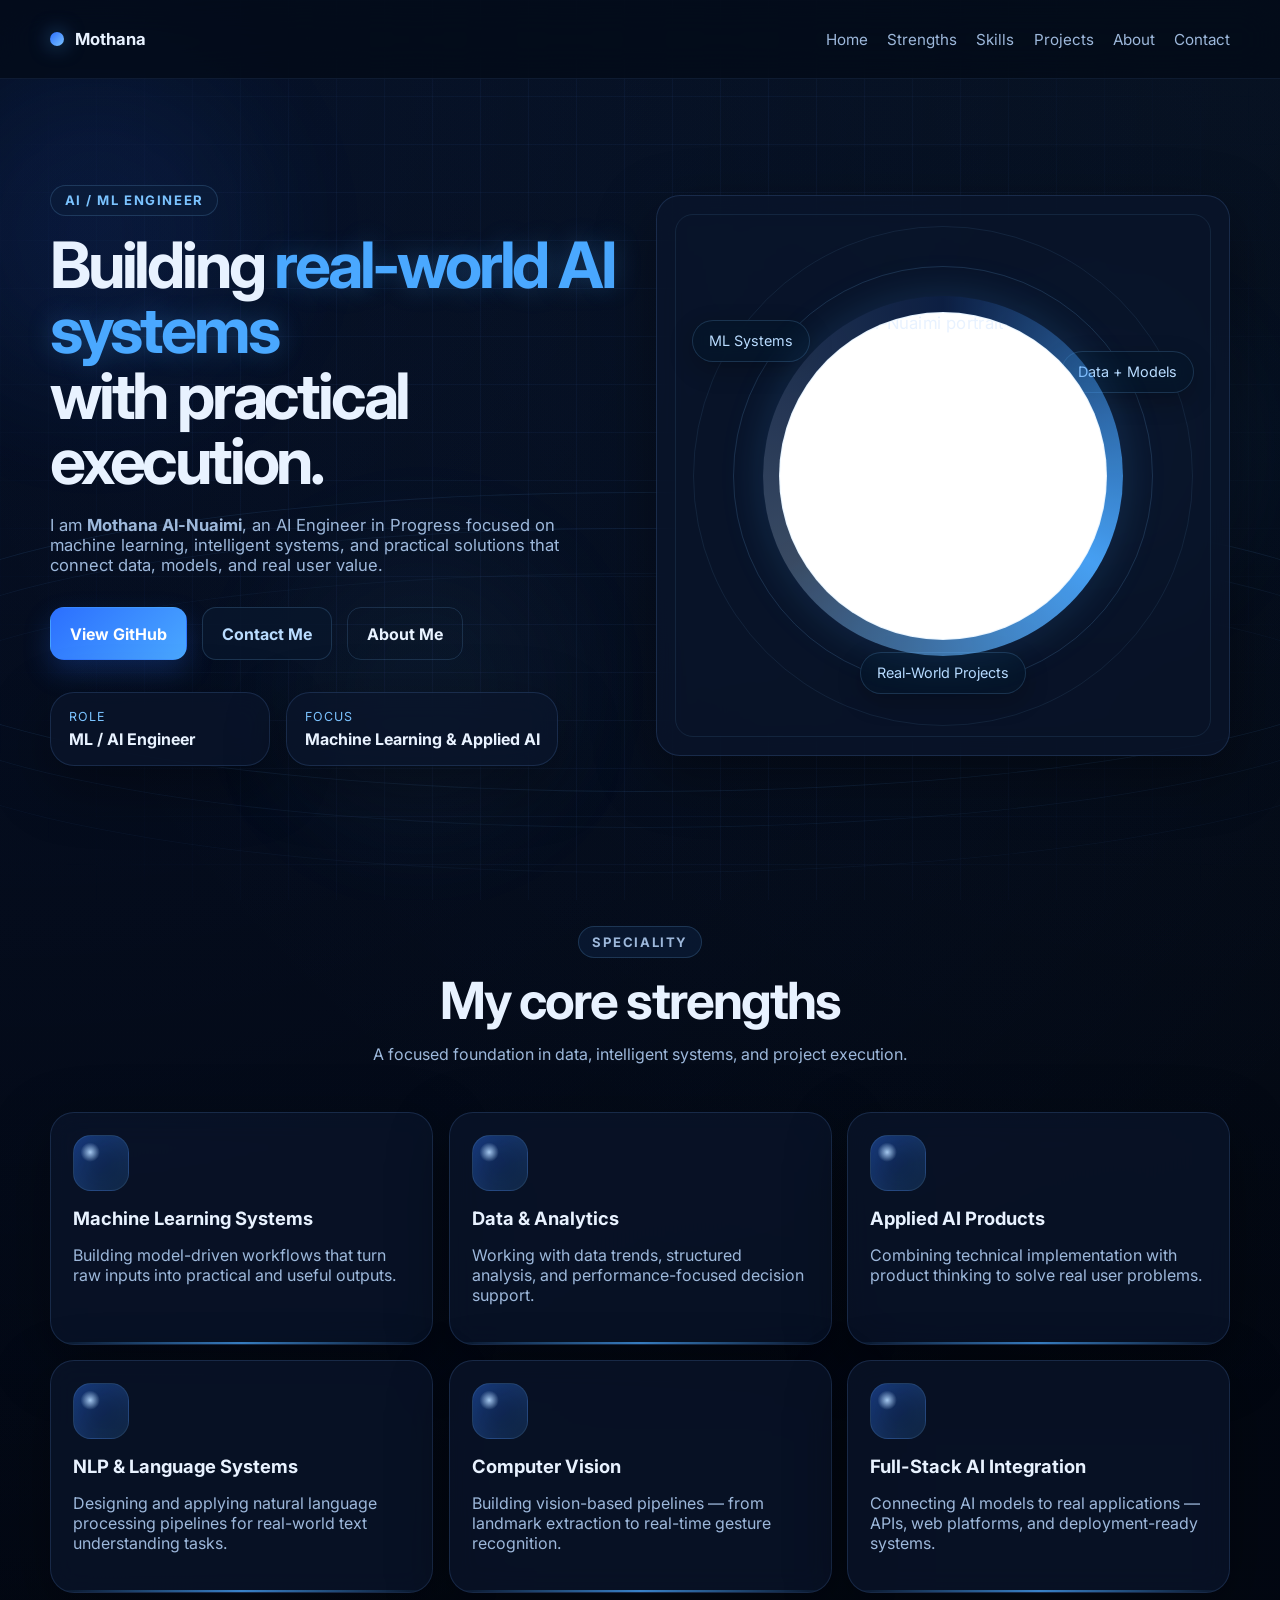
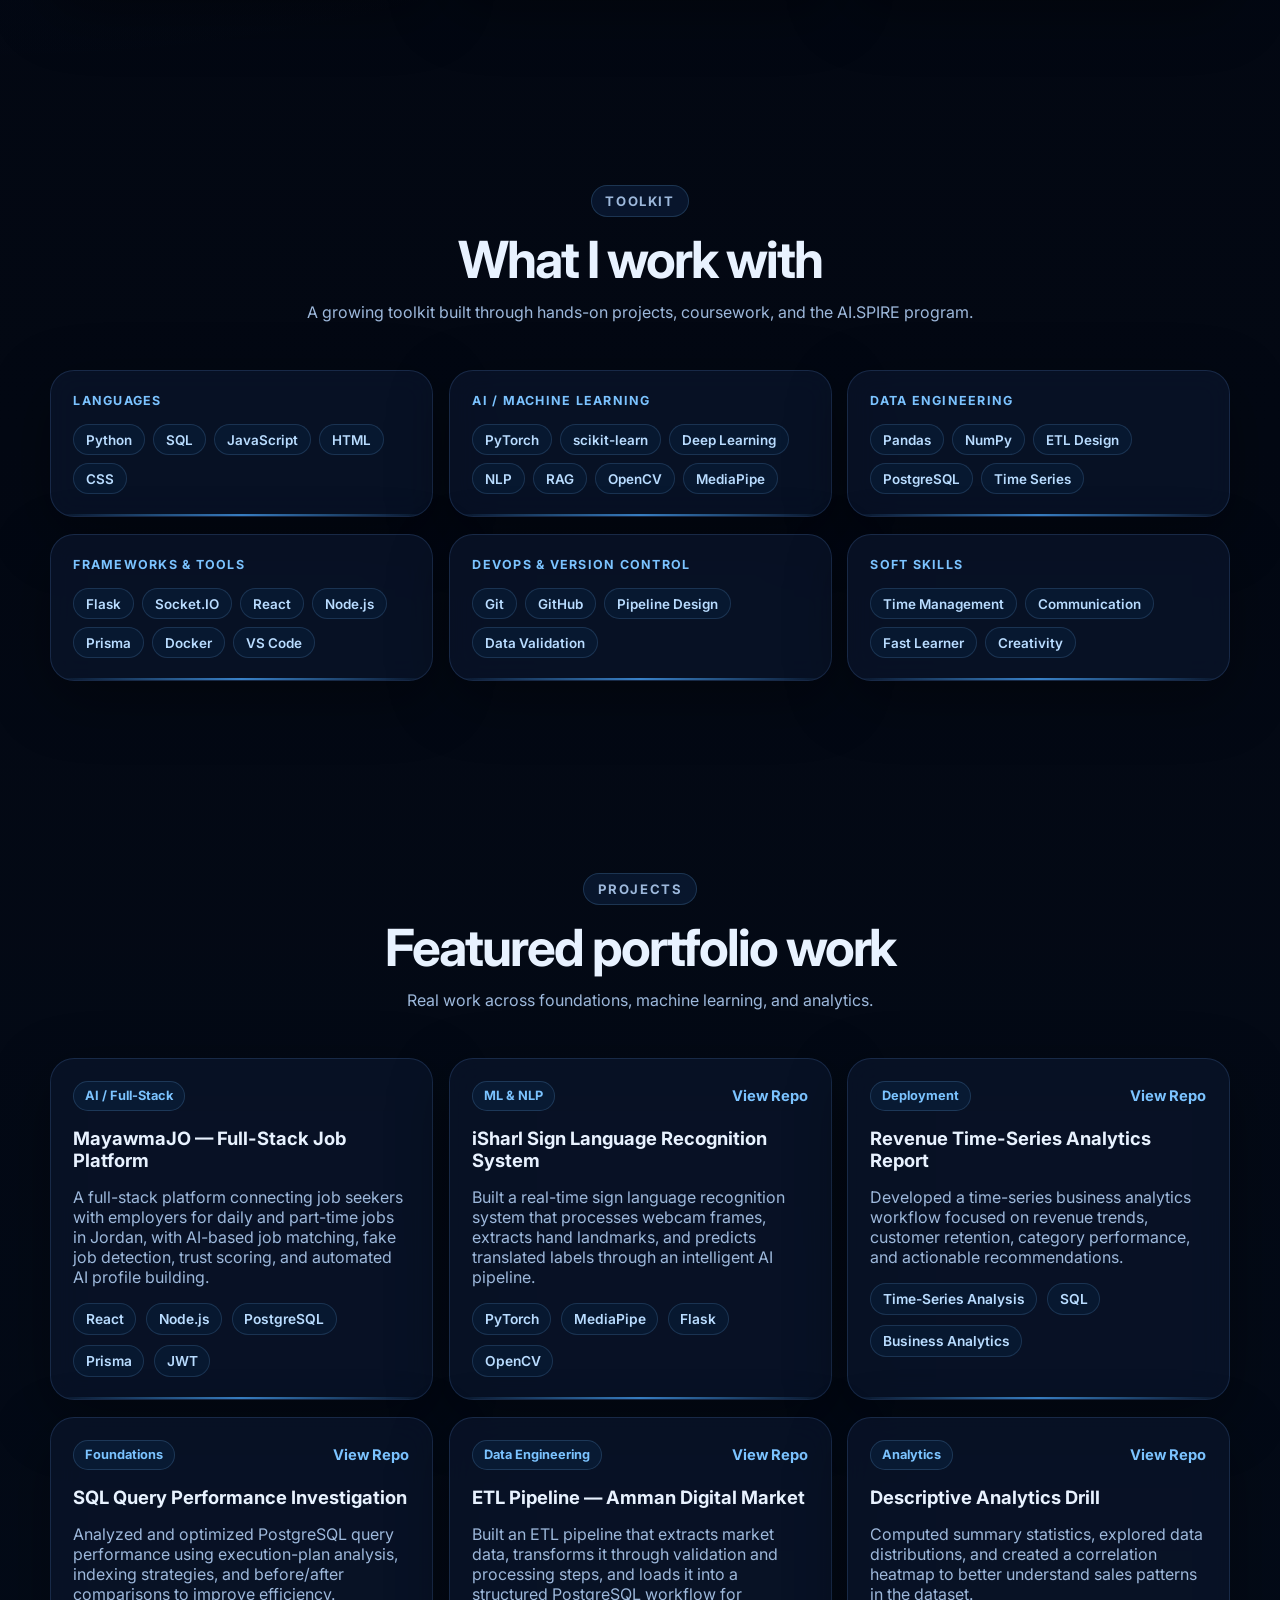
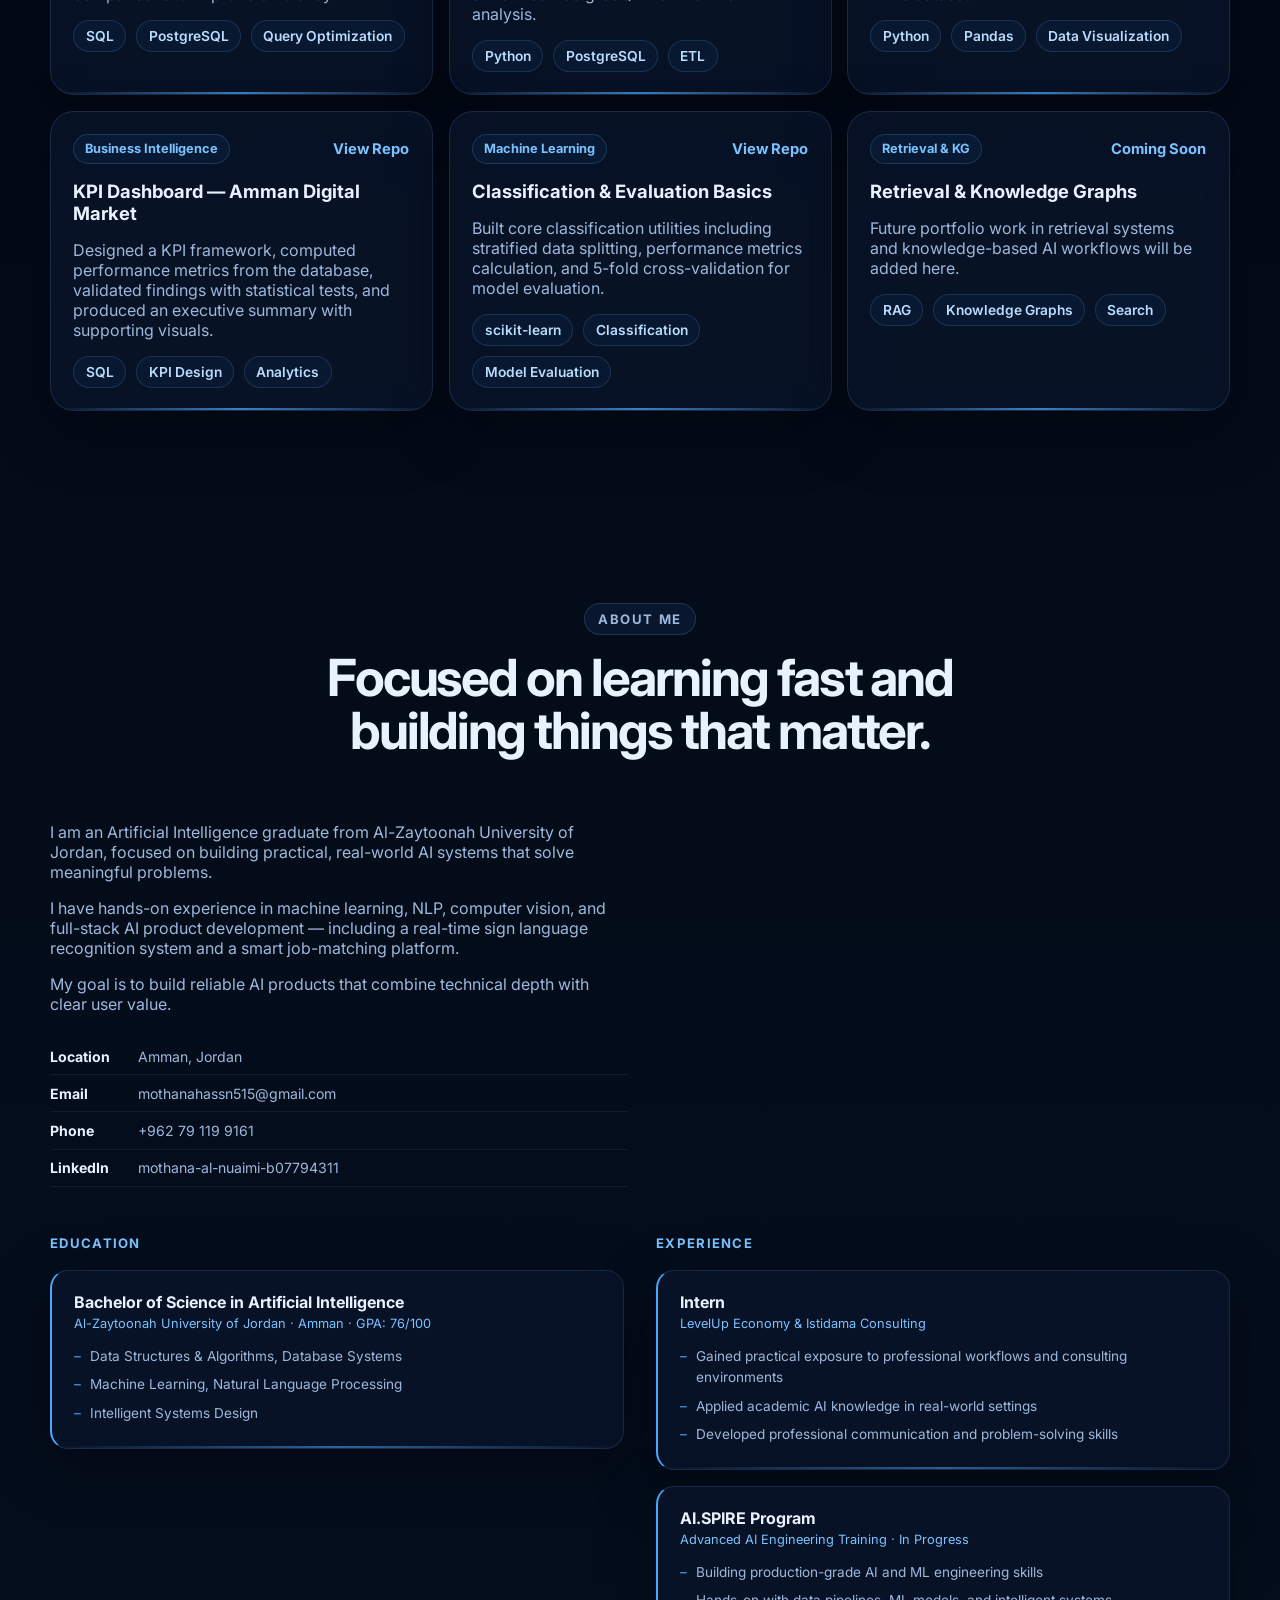
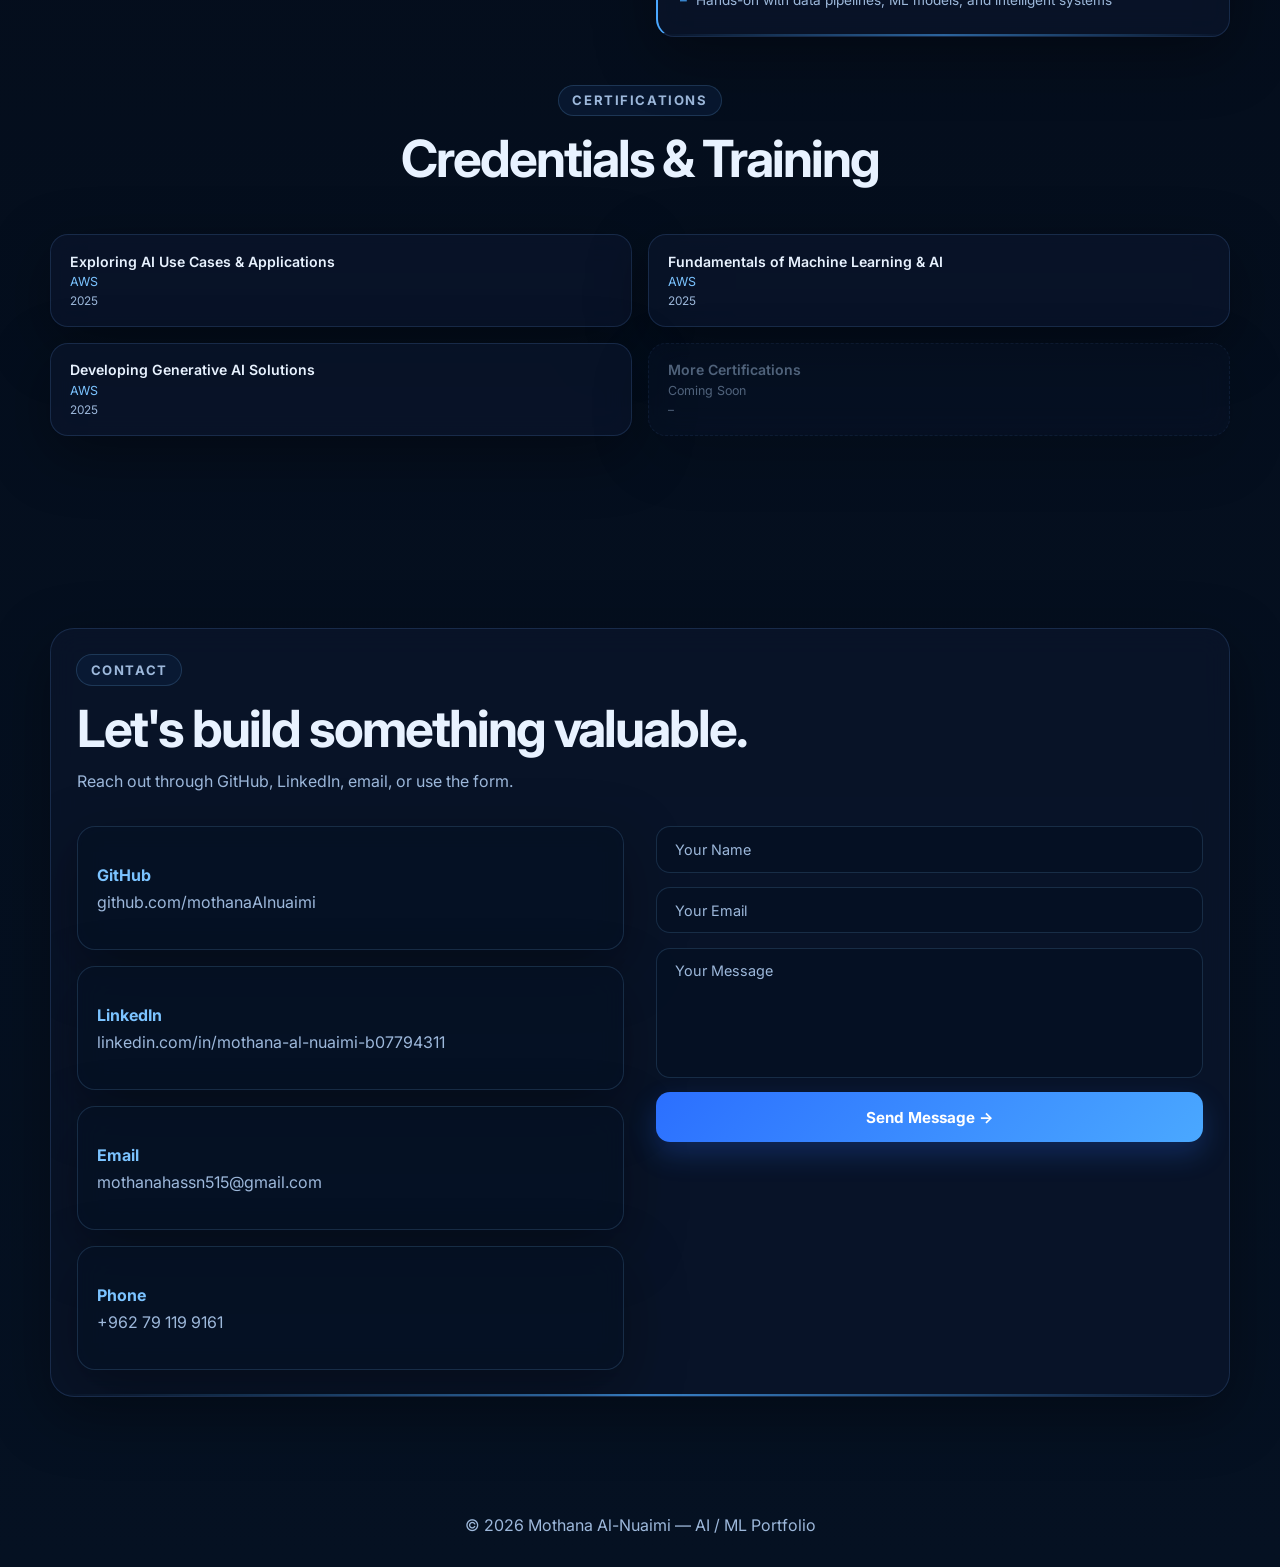
==== commit dbcca6e4: "Update index.html" ====
--- a/index.html
+++ b/index.html
@@ -590,19 +590,11 @@
             <p class="section-kicker">CERTIFICATIONS</p>
             <h2>Credentials & Training</h2>
           </div>
-          <div class="certs-grid">
+          <div class="certs-grid" style="grid-template-columns: repeat(2, 1fr);">
             <div class="cert-card reveal-card"><span class="cert-name">Exploring AI Use Cases & Applications</span><span class="cert-issuer">AWS</span><span class="cert-year">2025</span></div>
             <div class="cert-card reveal-card"><span class="cert-name">Fundamentals of Machine Learning & AI</span><span class="cert-issuer">AWS</span><span class="cert-year">2025</span></div>
             <div class="cert-card reveal-card"><span class="cert-name">Developing Generative AI Solutions</span><span class="cert-issuer">AWS</span><span class="cert-year">2025</span></div>
-            <div class="cert-card reveal-card"><span class="cert-name">Essentials of Prompt Engineering</span><span class="cert-issuer">AWS</span><span class="cert-year">2025</span></div>
-            <div class="cert-card reveal-card"><span class="cert-name">Responsible AI Practices</span><span class="cert-issuer">AWS</span><span class="cert-year">2025</span></div>
-            <div class="cert-card reveal-card"><span class="cert-name">Developing Machine Learning Solutions</span><span class="cert-issuer">AWS</span><span class="cert-year">2025</span></div>
-            <div class="cert-card reveal-card"><span class="cert-name">Optimization of Foundation Models</span><span class="cert-issuer">AWS</span><span class="cert-year">2025</span></div>
-            <div class="cert-card reveal-card"><span class="cert-name">Getting Started with AWS Cloud Essentials</span><span class="cert-issuer">AWS</span><span class="cert-year">2025</span></div>
-            <div class="cert-card reveal-card"><span class="cert-name">Python</span><span class="cert-issuer">Orange Institute</span><span class="cert-year">2025</span></div>
-            <div class="cert-card reveal-card"><span class="cert-name">HTML & CSS</span><span class="cert-issuer">Orange Institute</span><span class="cert-year">2025</span></div>
-            <div class="cert-card reveal-card"><span class="cert-name">JavaScript</span><span class="cert-issuer">Orange Institute</span><span class="cert-year">2025</span></div>
-            <div class="cert-card reveal-card"><span class="cert-name">International Computer Driving License (ICDL)</span><span class="cert-issuer">Arab International Academy</span><span class="cert-year">–</span></div>
+            <div class="cert-card reveal-card" style="opacity: 0.5; border-style: dashed;"><span class="cert-name" style="color: var(--muted);">More Certifications</span><span class="cert-issuer" style="color: var(--muted);">Coming Soon</span><span class="cert-year">–</span></div>
           </div>
         </div>
       </div>
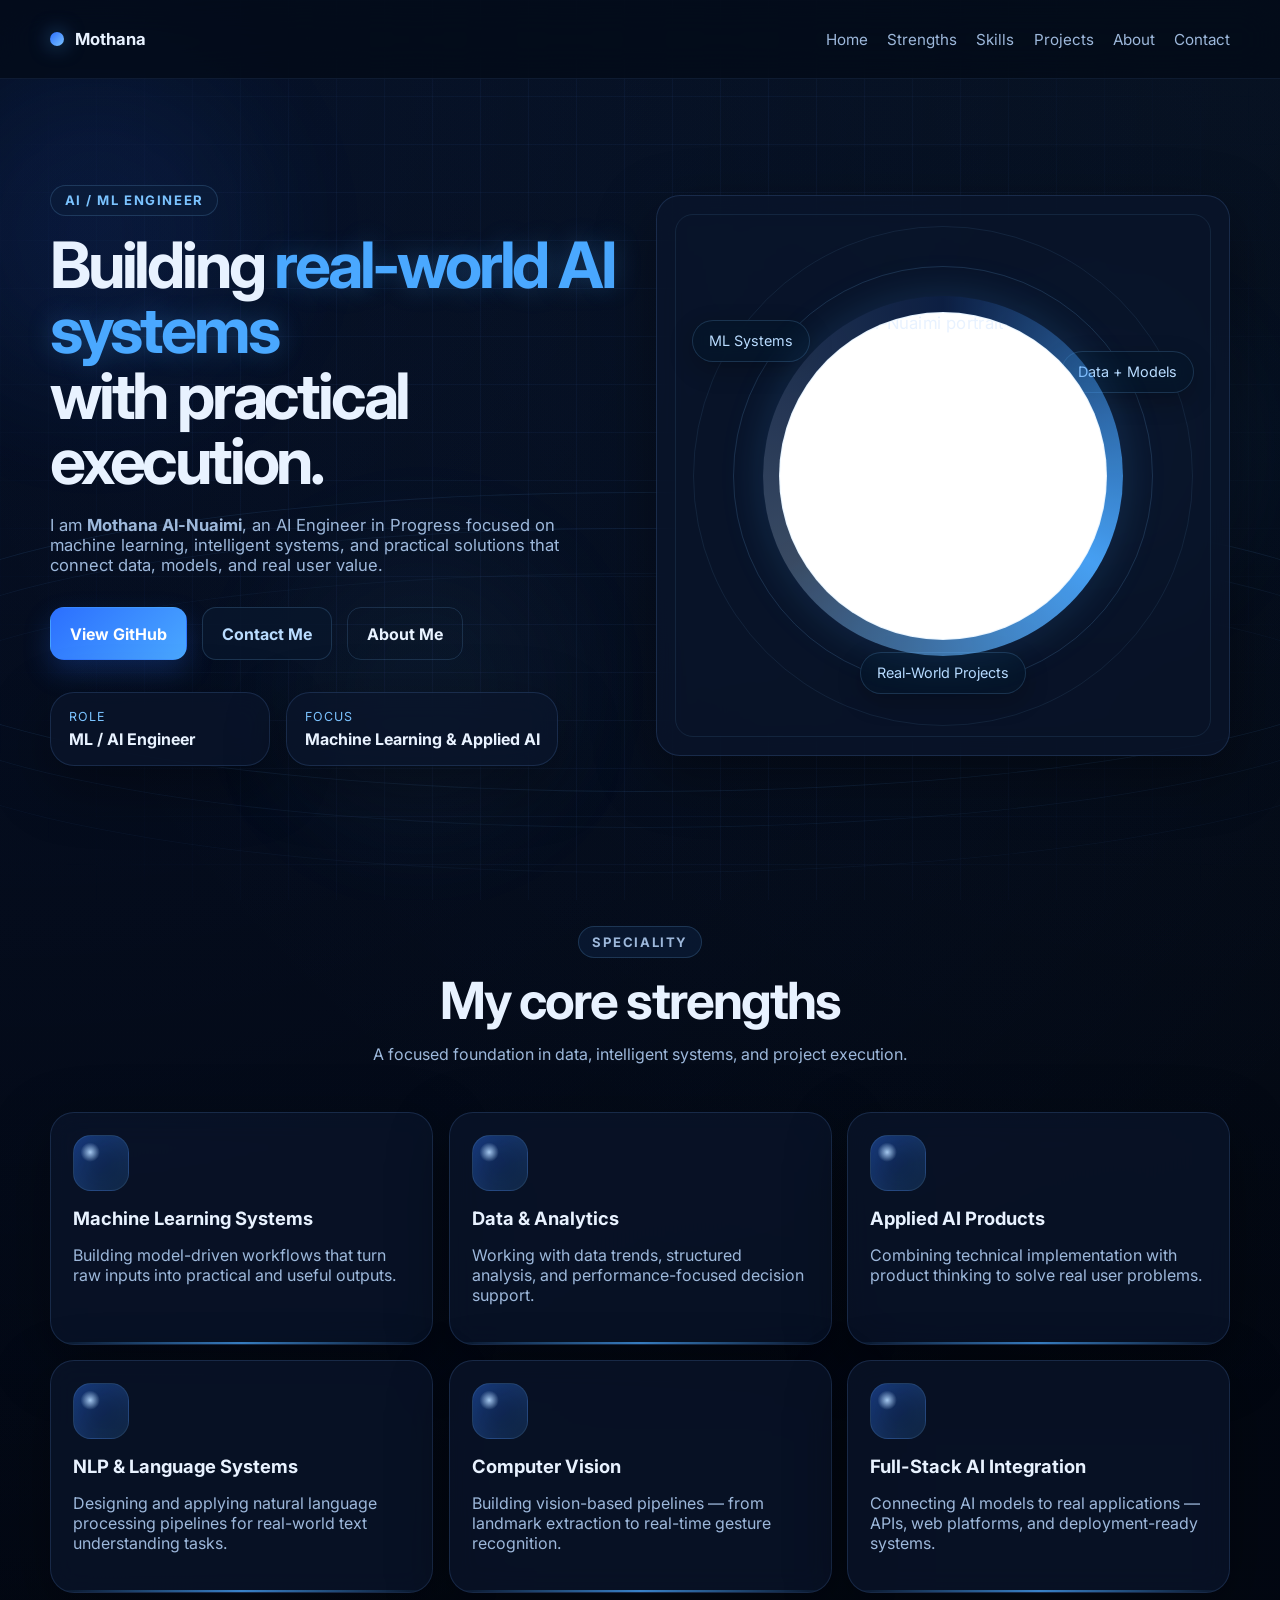
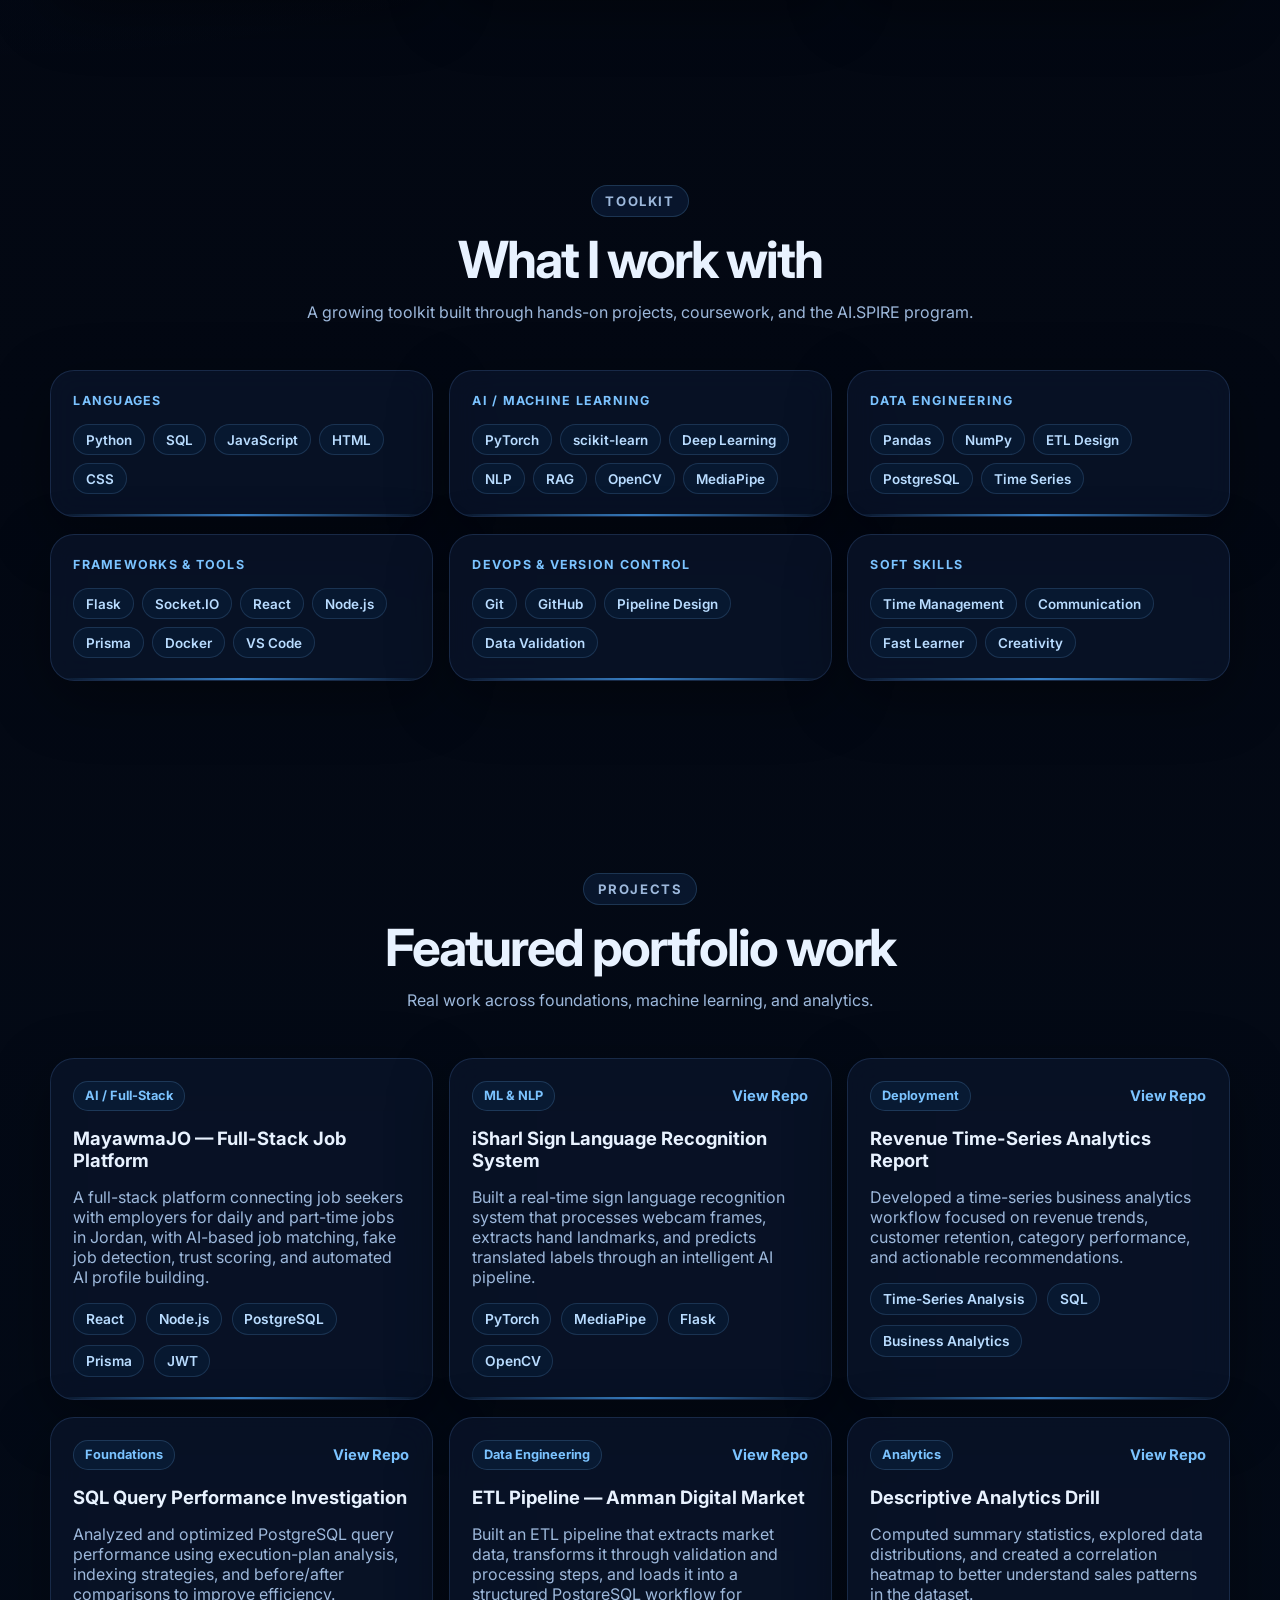
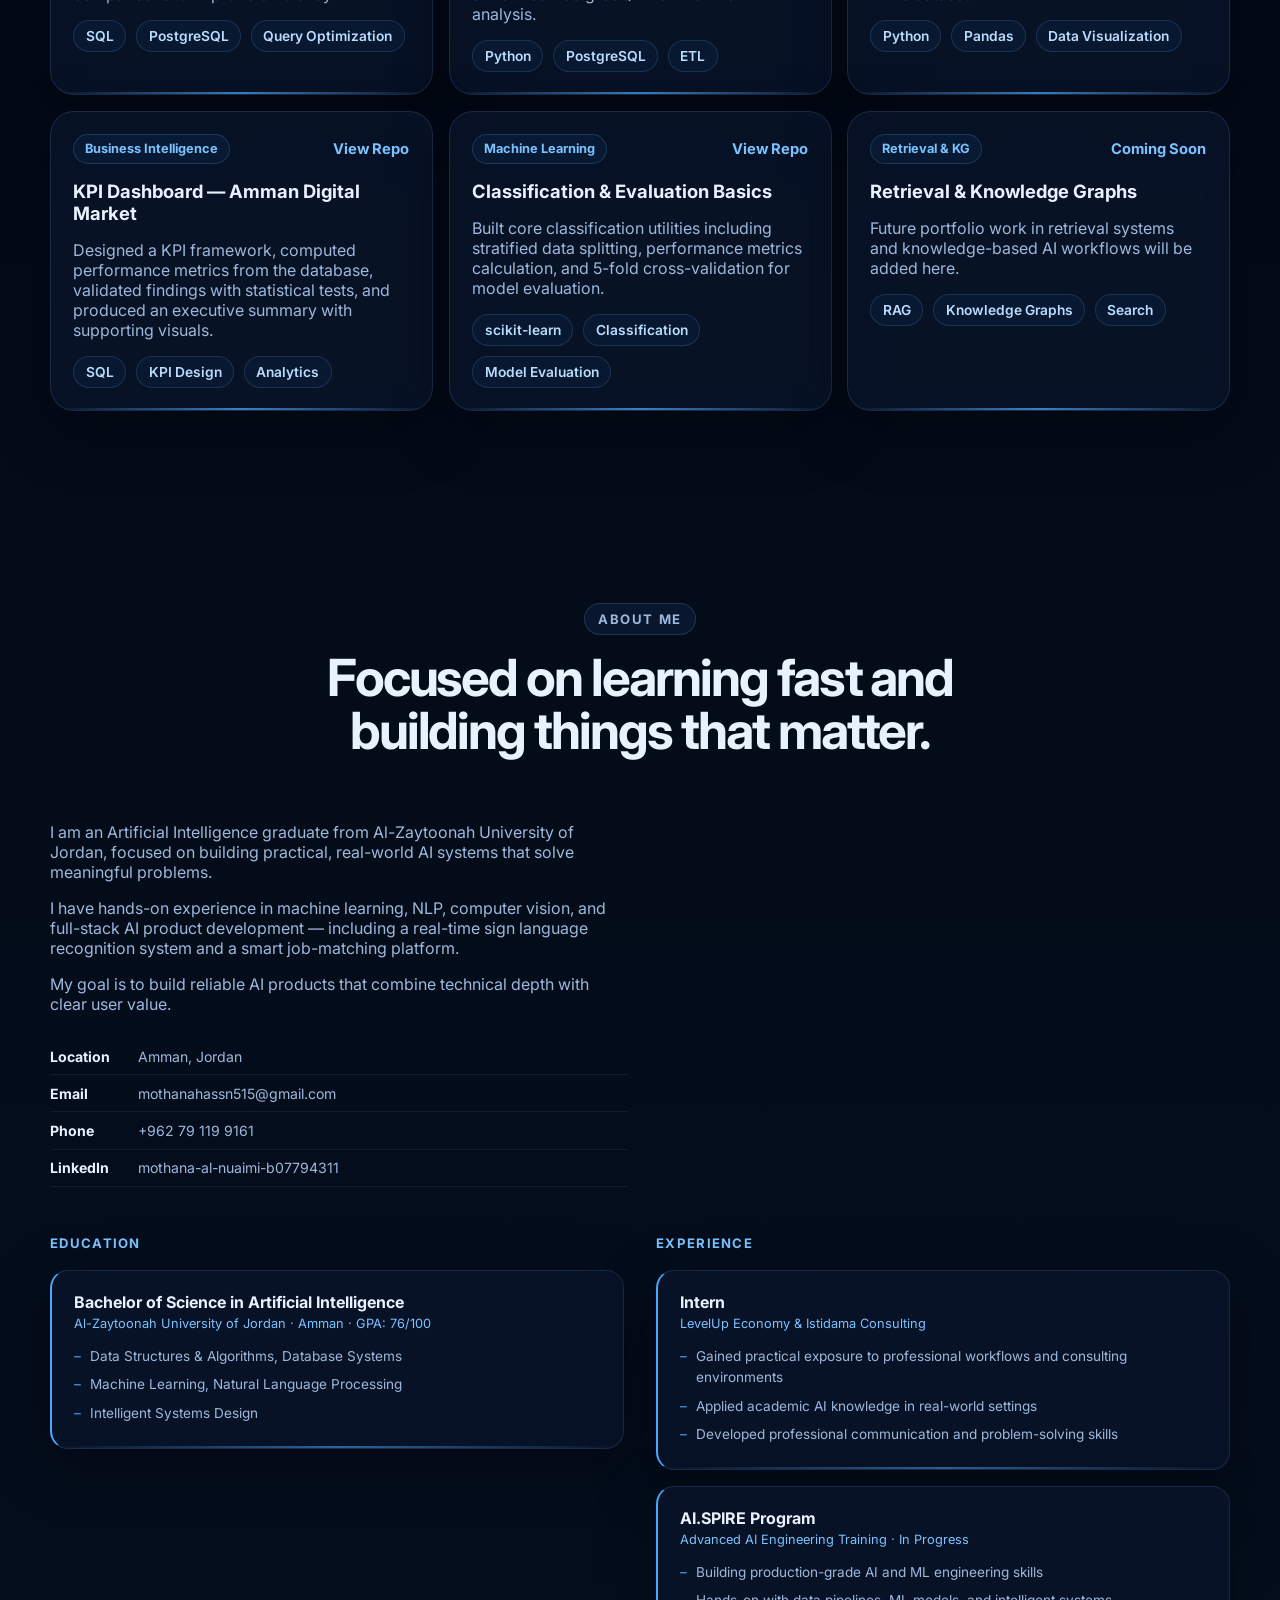
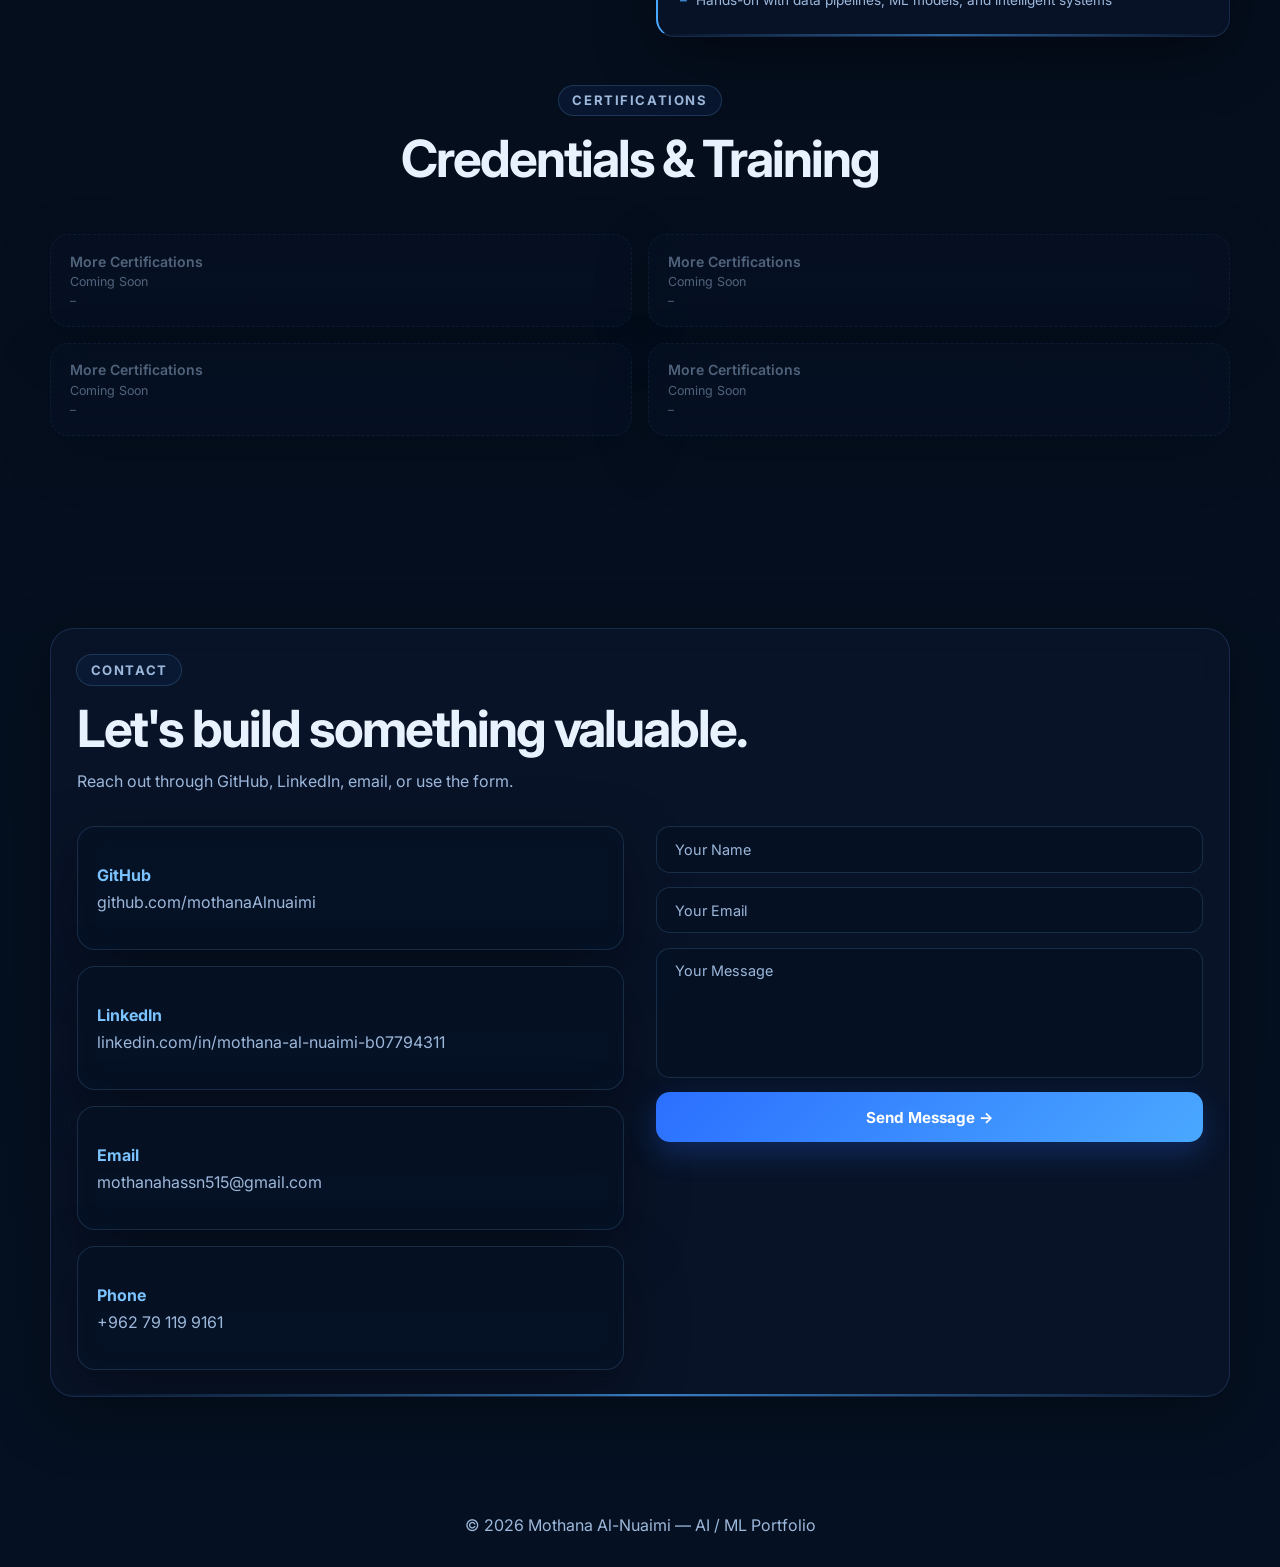
==== commit 742bd3ff: "Update index.html" ====
--- a/index.html
+++ b/index.html
@@ -591,9 +591,9 @@
             <h2>Credentials & Training</h2>
           </div>
           <div class="certs-grid" style="grid-template-columns: repeat(2, 1fr);">
-            <div class="cert-card reveal-card"><span class="cert-name">Exploring AI Use Cases & Applications</span><span class="cert-issuer">AWS</span><span class="cert-year">2025</span></div>
-            <div class="cert-card reveal-card"><span class="cert-name">Fundamentals of Machine Learning & AI</span><span class="cert-issuer">AWS</span><span class="cert-year">2025</span></div>
-            <div class="cert-card reveal-card"><span class="cert-name">Developing Generative AI Solutions</span><span class="cert-issuer">AWS</span><span class="cert-year">2025</span></div>
+            <div class="cert-card reveal-card" style="opacity: 0.5; border-style: dashed;"><span class="cert-name" style="color: var(--muted);">More Certifications</span><span class="cert-issuer" style="color: var(--muted);">Coming Soon</span><span class="cert-year">–</span></div>
+            <div class="cert-card reveal-card" style="opacity: 0.5; border-style: dashed;"><span class="cert-name" style="color: var(--muted);">More Certifications</span><span class="cert-issuer" style="color: var(--muted);">Coming Soon</span><span class="cert-year">–</span></div>
+            <div class="cert-card reveal-card" style="opacity: 0.5; border-style: dashed;"><span class="cert-name" style="color: var(--muted);">More Certifications</span><span class="cert-issuer" style="color: var(--muted);">Coming Soon</span><span class="cert-year">–</span></div>
             <div class="cert-card reveal-card" style="opacity: 0.5; border-style: dashed;"><span class="cert-name" style="color: var(--muted);">More Certifications</span><span class="cert-issuer" style="color: var(--muted);">Coming Soon</span><span class="cert-year">–</span></div>
           </div>
         </div>
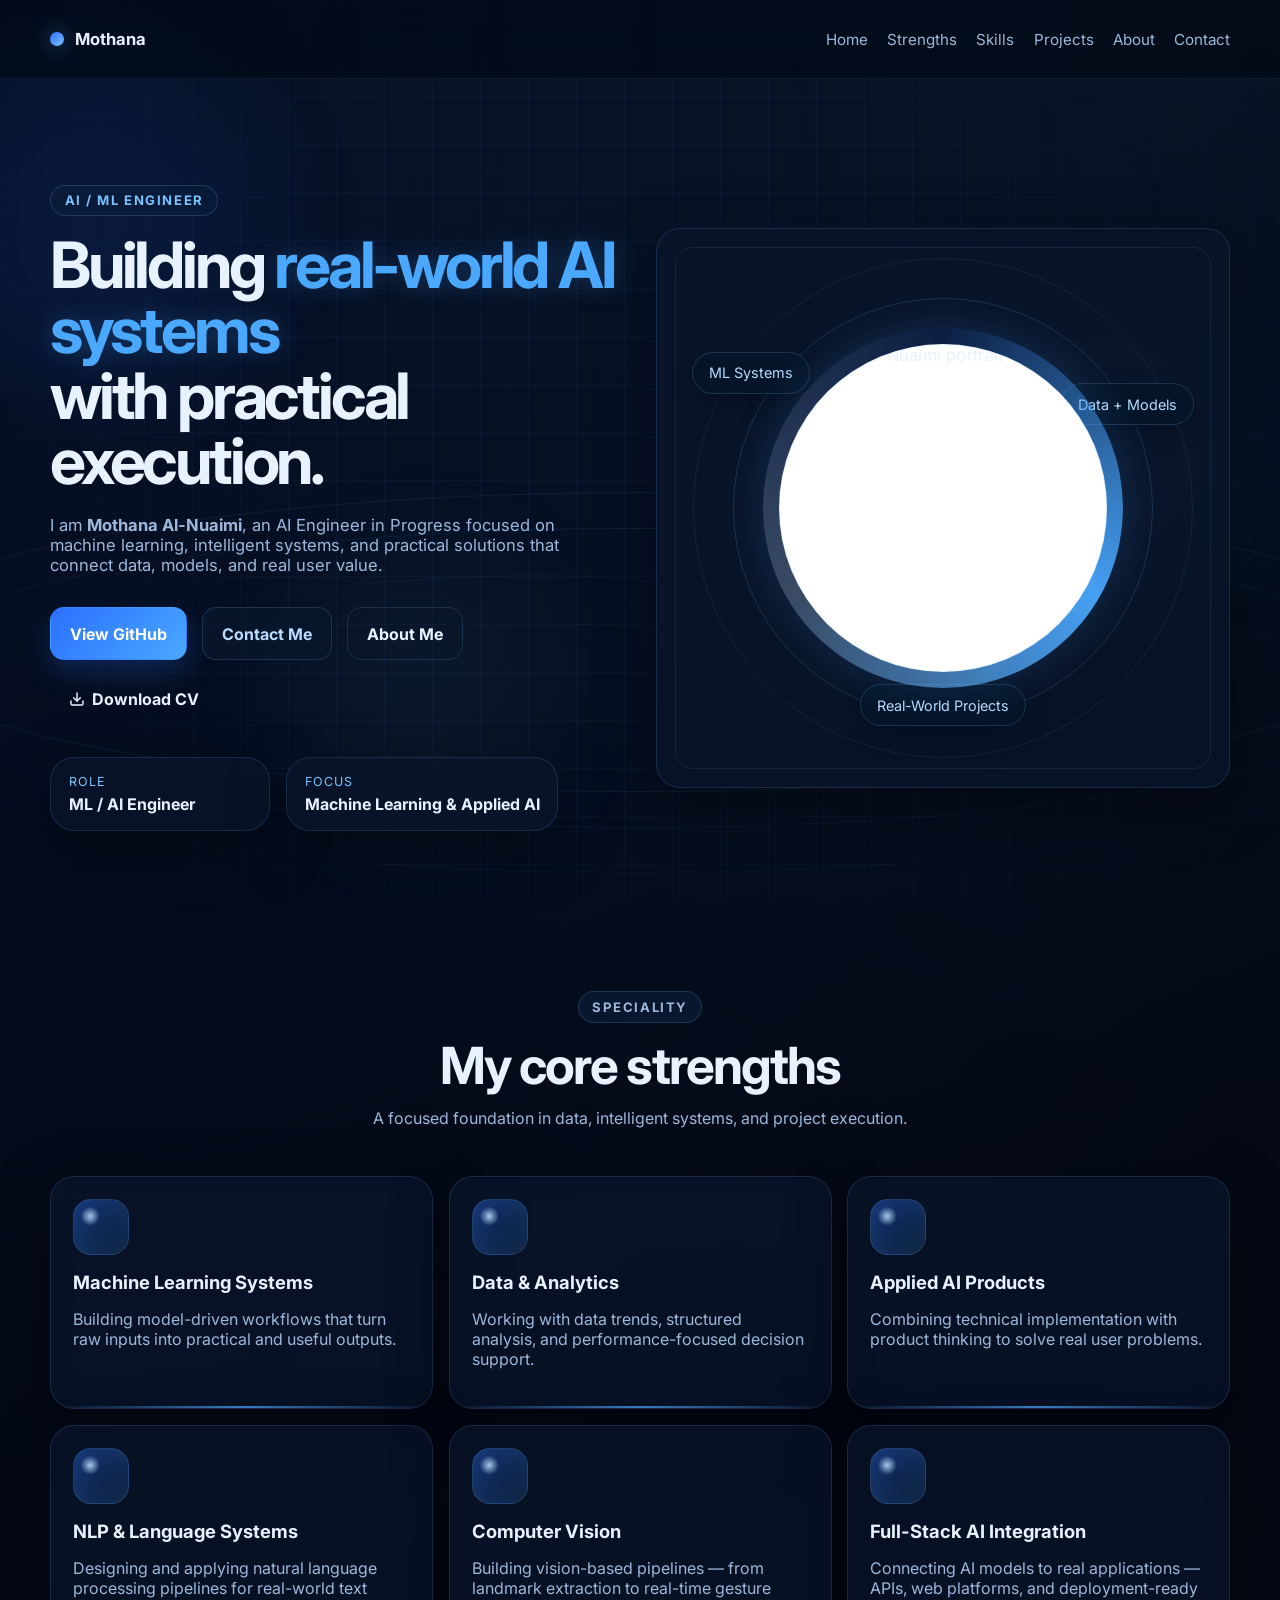
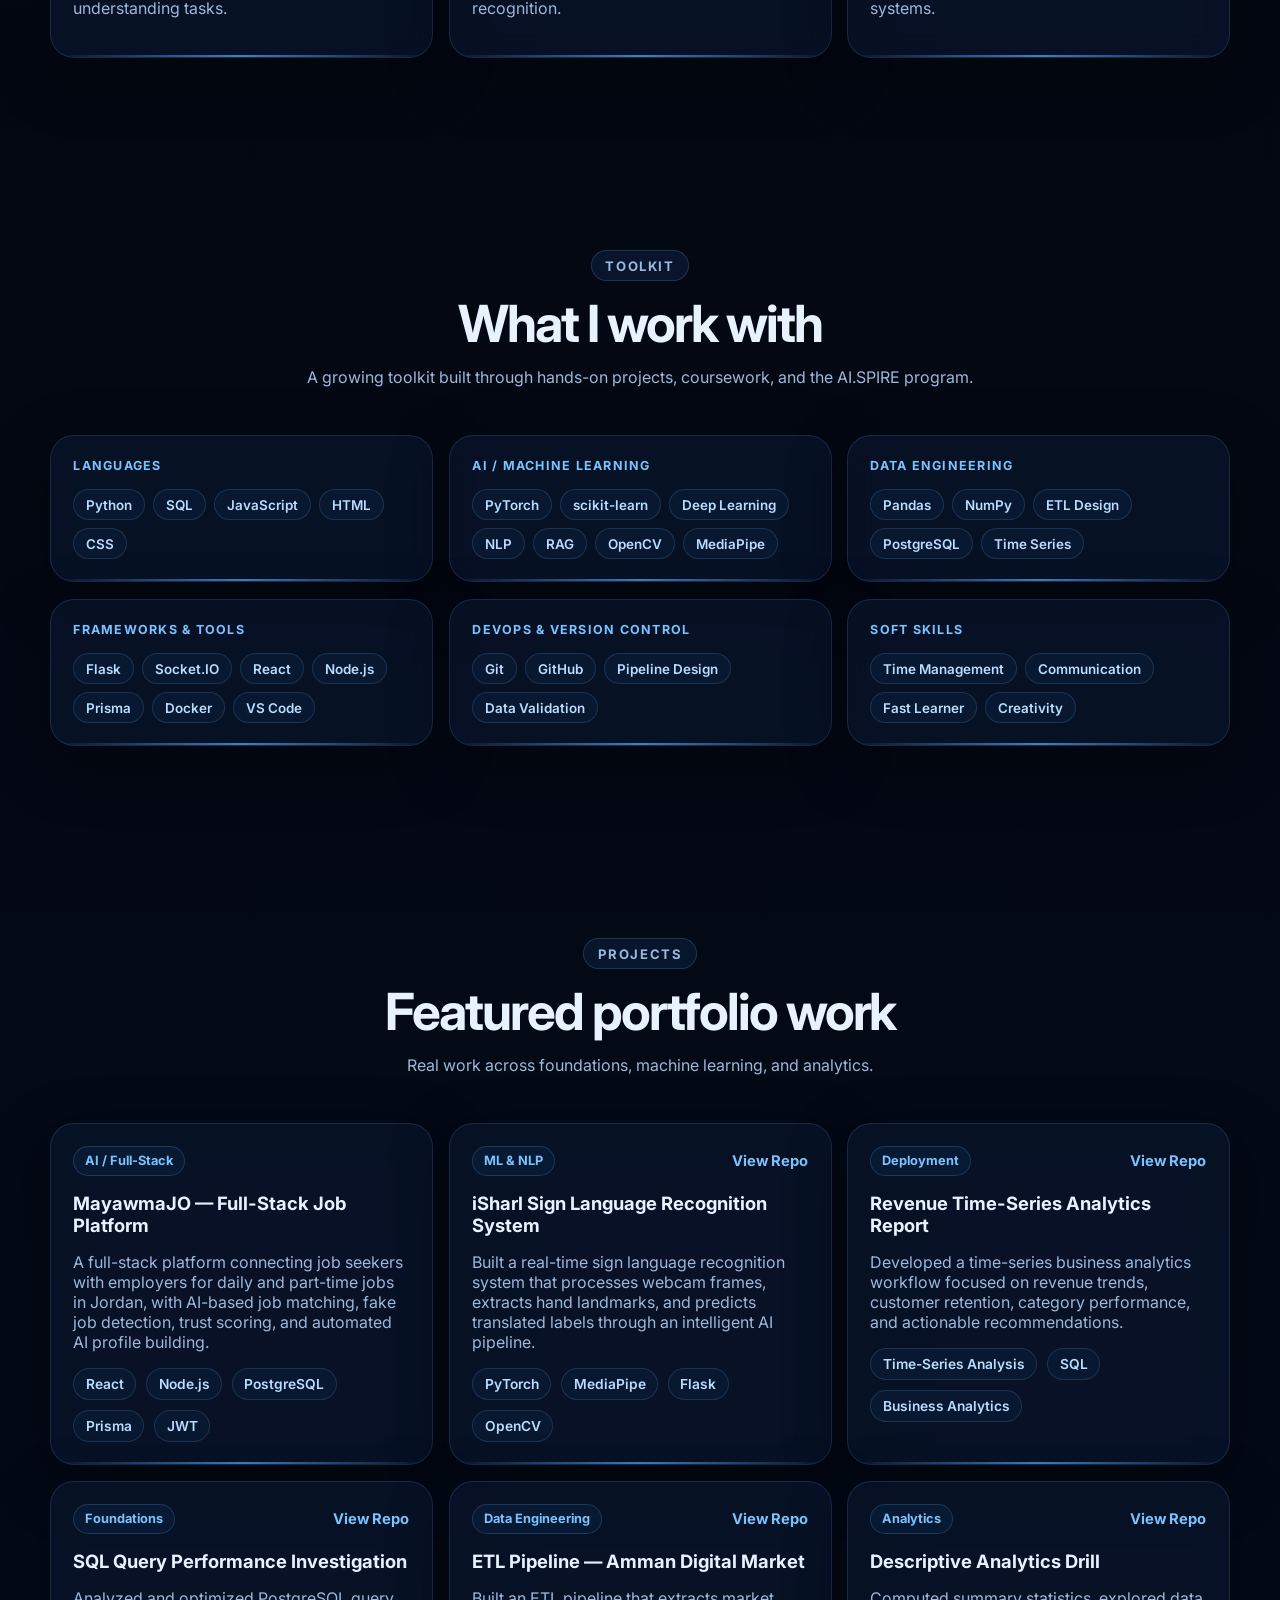
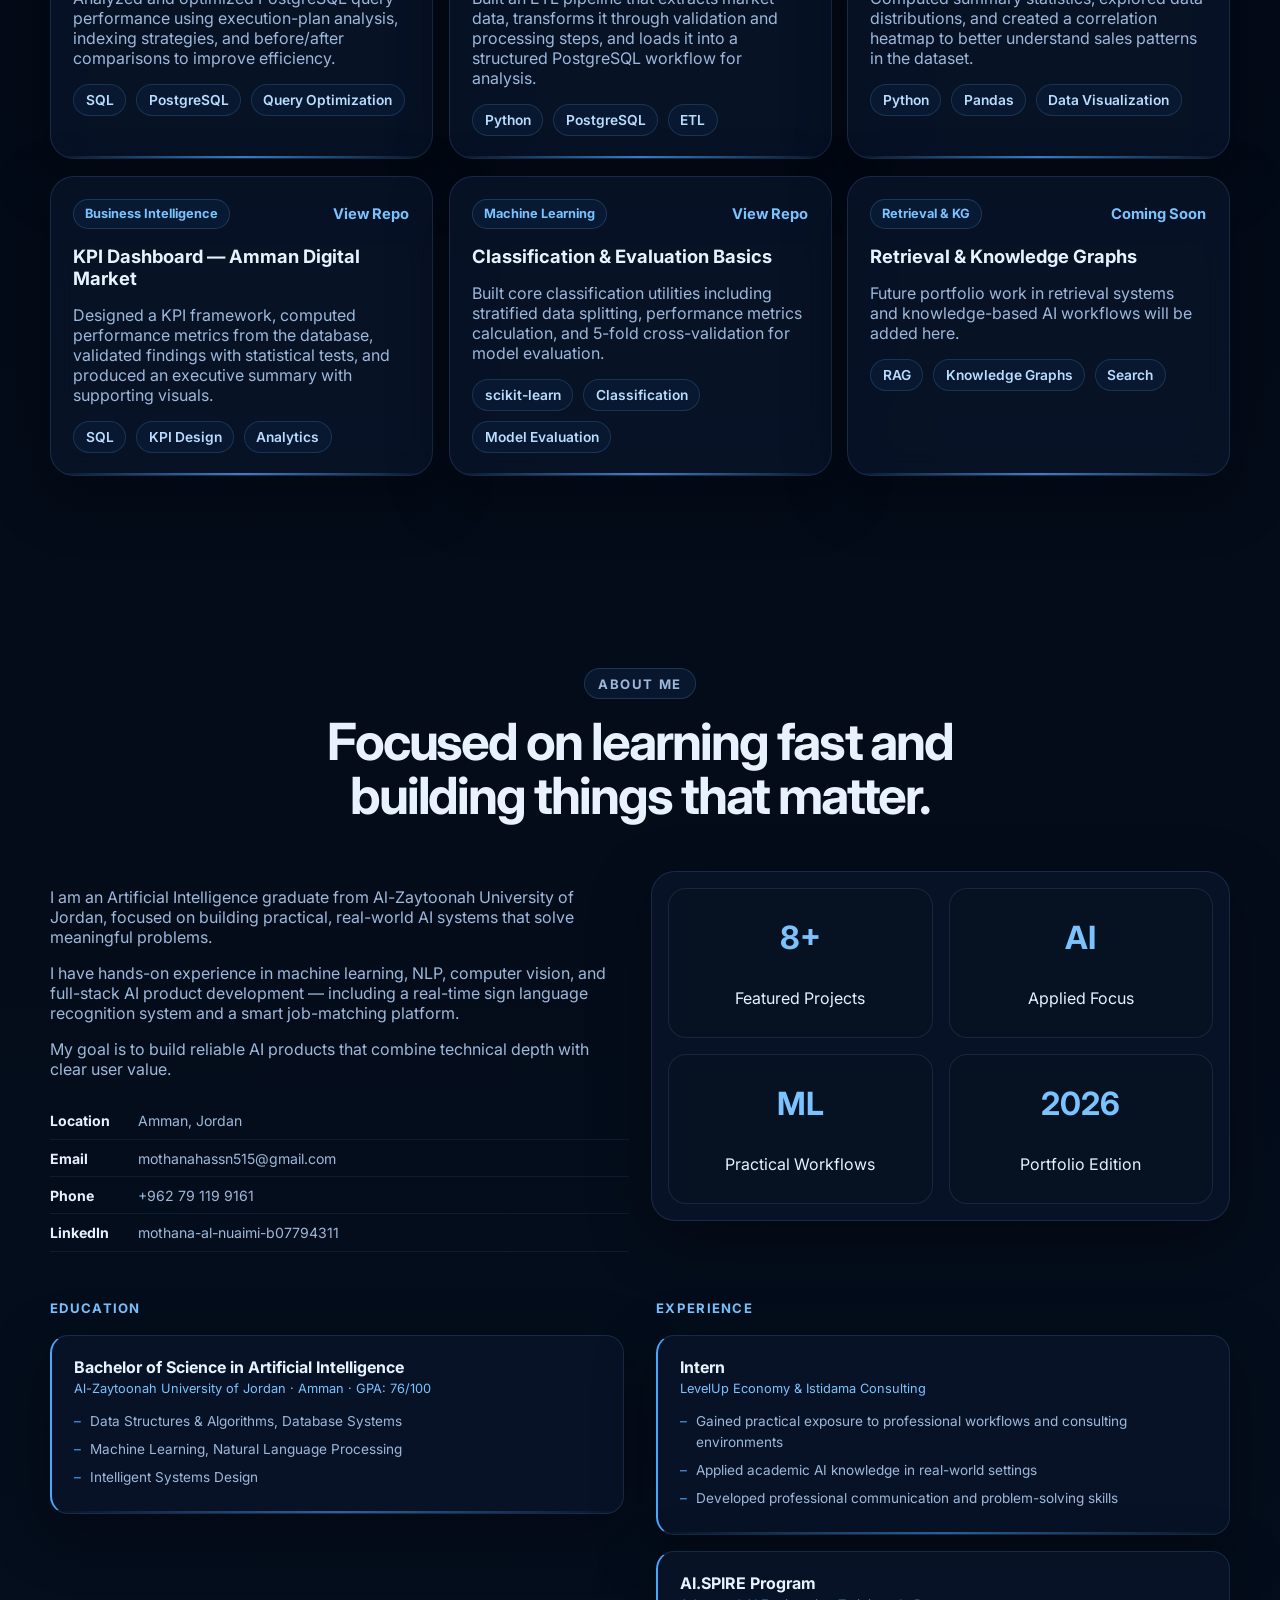
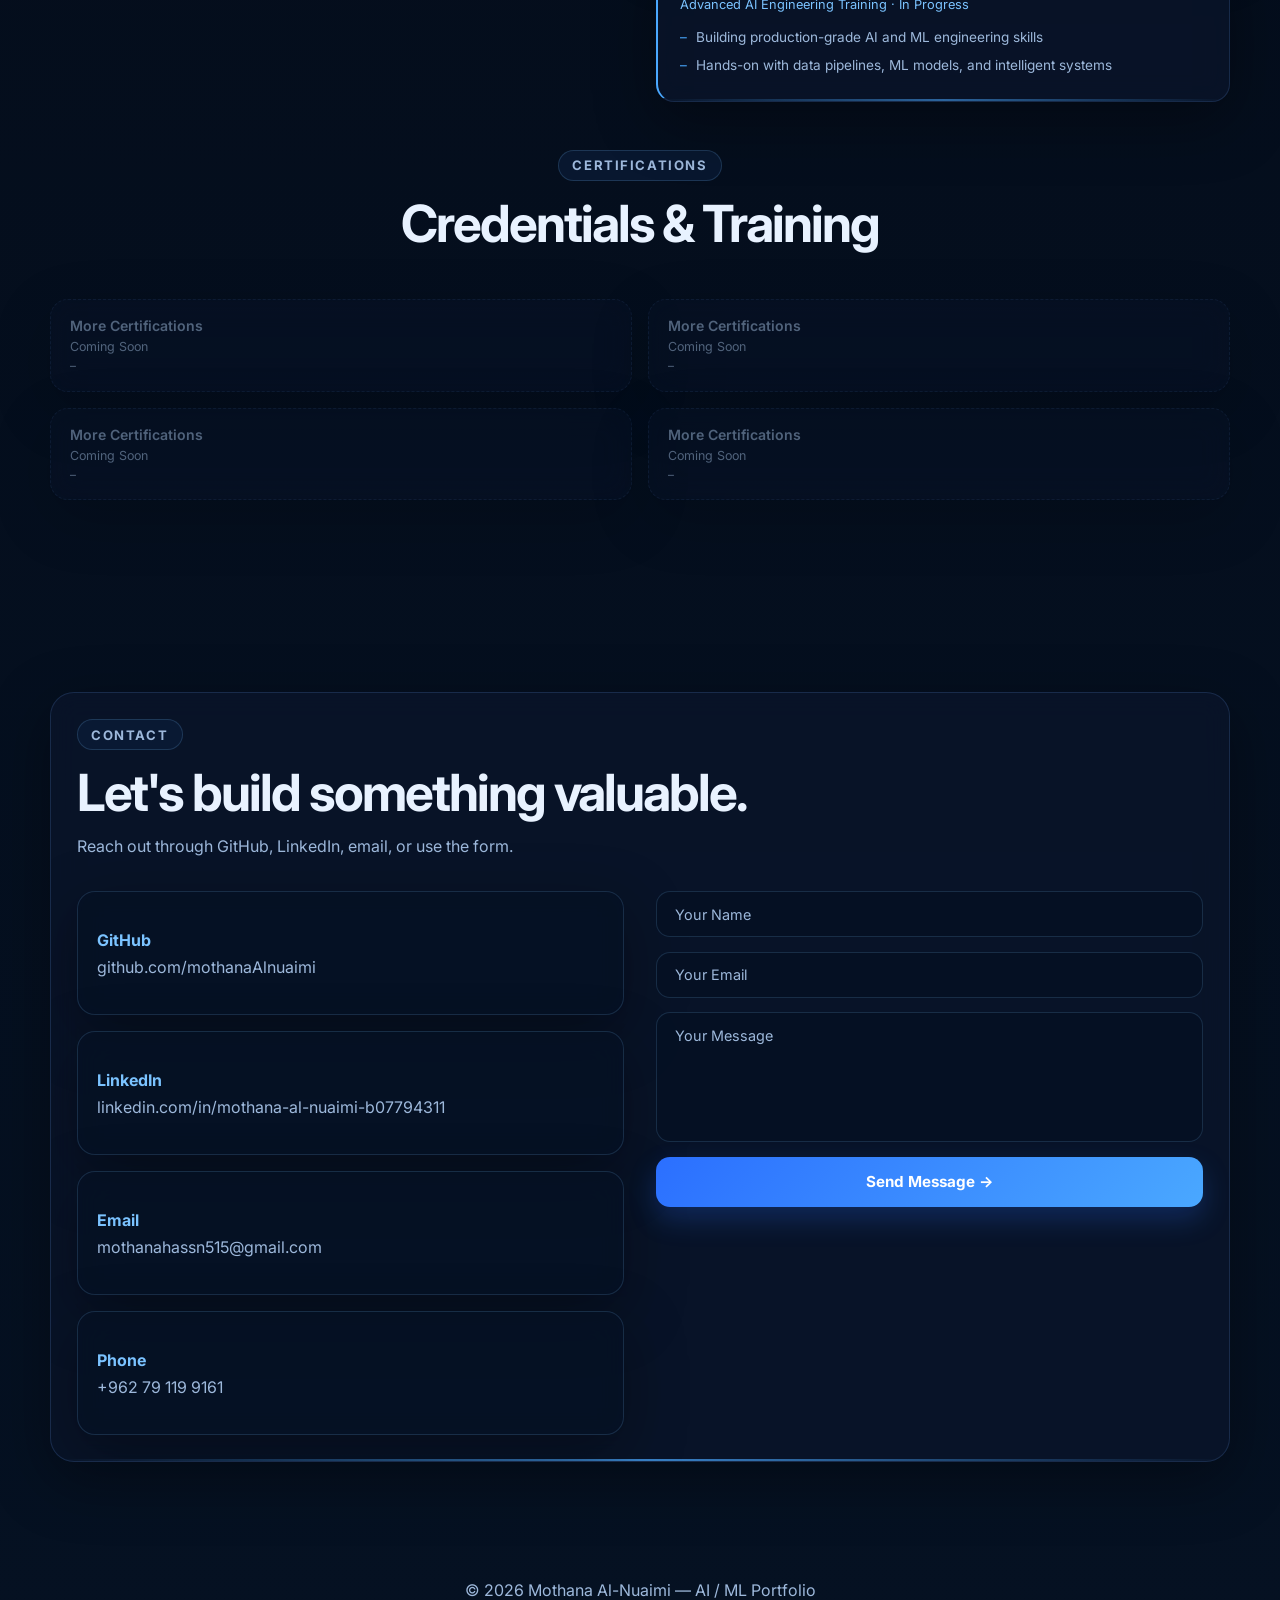
==== commit 478b2dec: "Add download link for CV in index.html" ====
--- a/index.html
+++ b/index.html
@@ -253,6 +253,10 @@
             <a class="btn btn-primary theme-button" href="https://github.com/mothanaAlnuaimi" target="_blank" rel="noopener noreferrer">View GitHub</a>
             <a class="btn btn-secondary theme-button" href="#contact">Contact Me</a>
             <a class="btn btn-ghost theme-button" href="#about">About Me</a>
+            <a class="btn btn-cv theme-button" href="Mothana_Al-Nuaimi-CV.pdf" download="Mothana_Al-Nuaimi-CV.pdf">
+              <svg width="16" height="16" viewBox="0 0 24 24" fill="none" stroke="currentColor" stroke-width="2.2" stroke-linecap="round" stroke-linejoin="round"><path d="M21 15v4a2 2 0 0 1-2 2H5a2 2 0 0 1-2-2v-4"/><polyline points="7 10 12 15 17 10"/><line x1="12" y1="15" x2="12" y2="3"/></svg>
+              Download CV
+            </a>
           </div>
           <div class="hero-mini-cards">
             <div class="mini-card reveal-card">
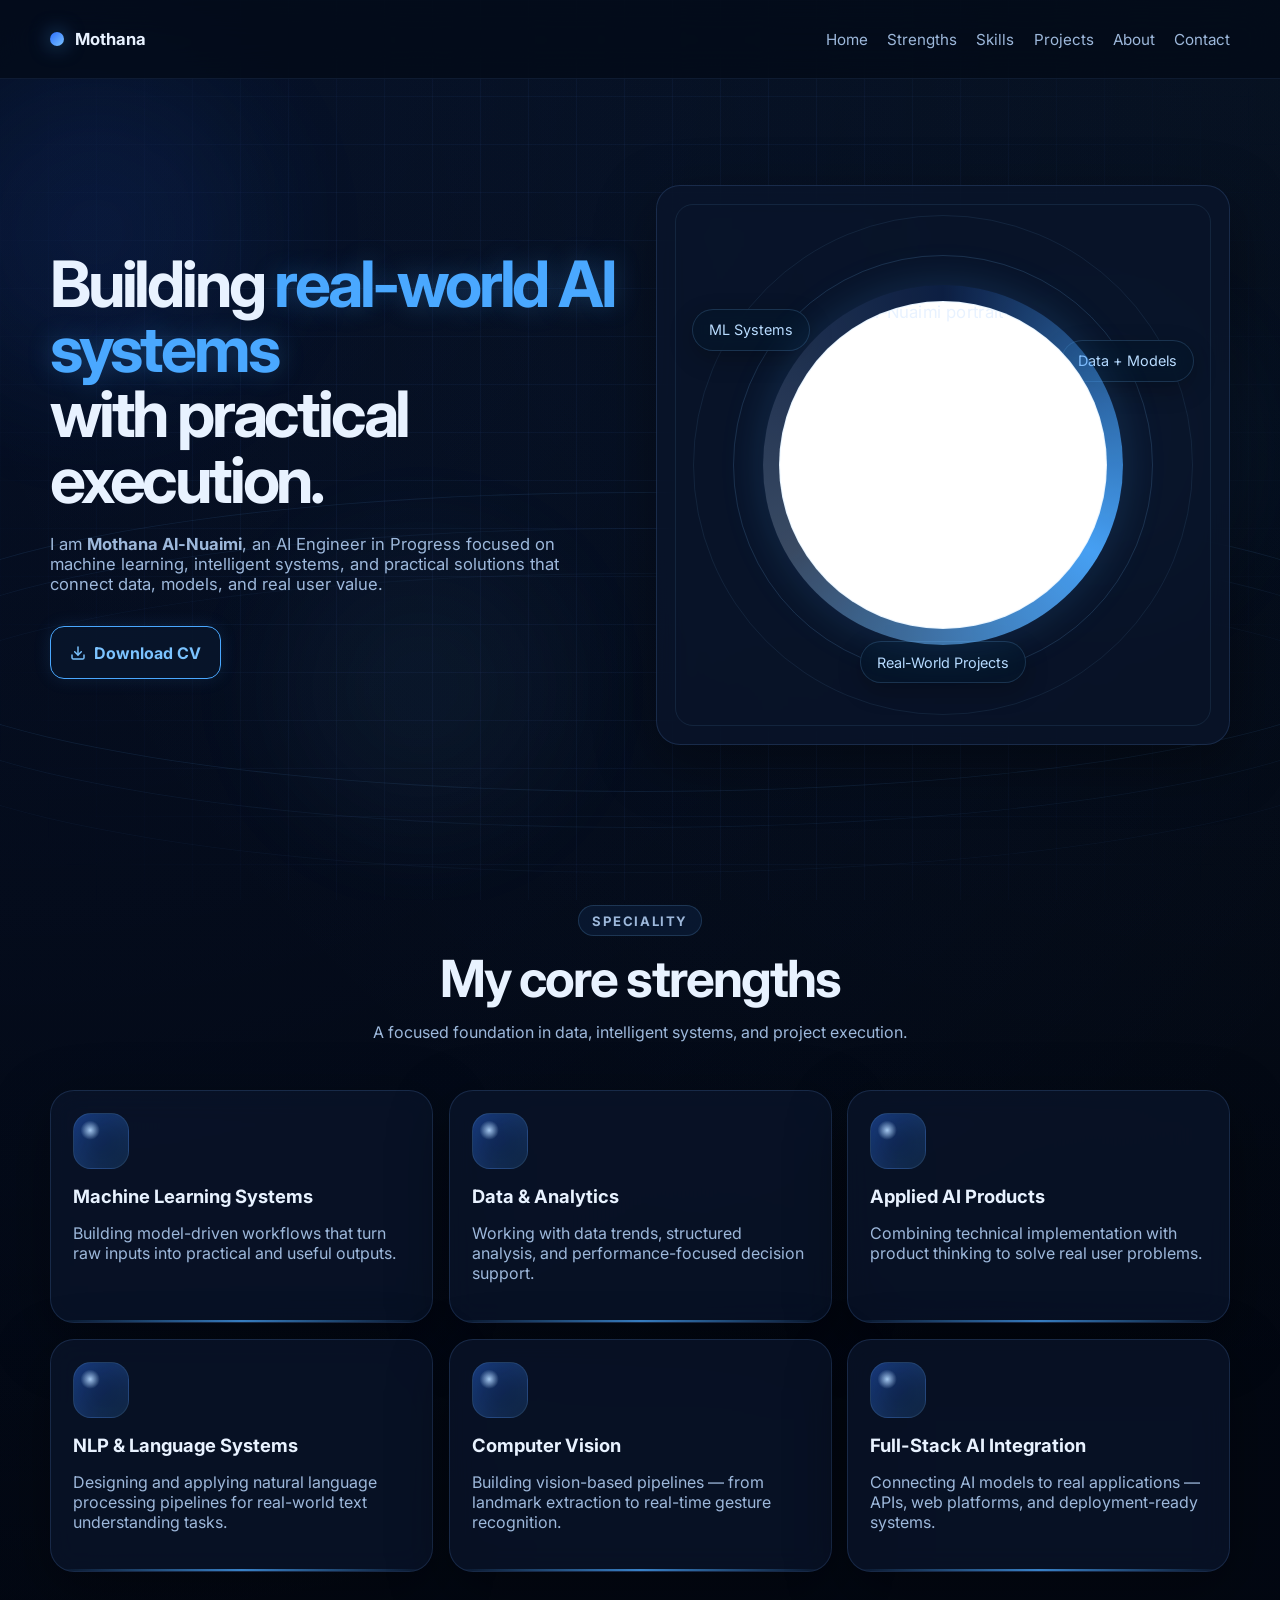
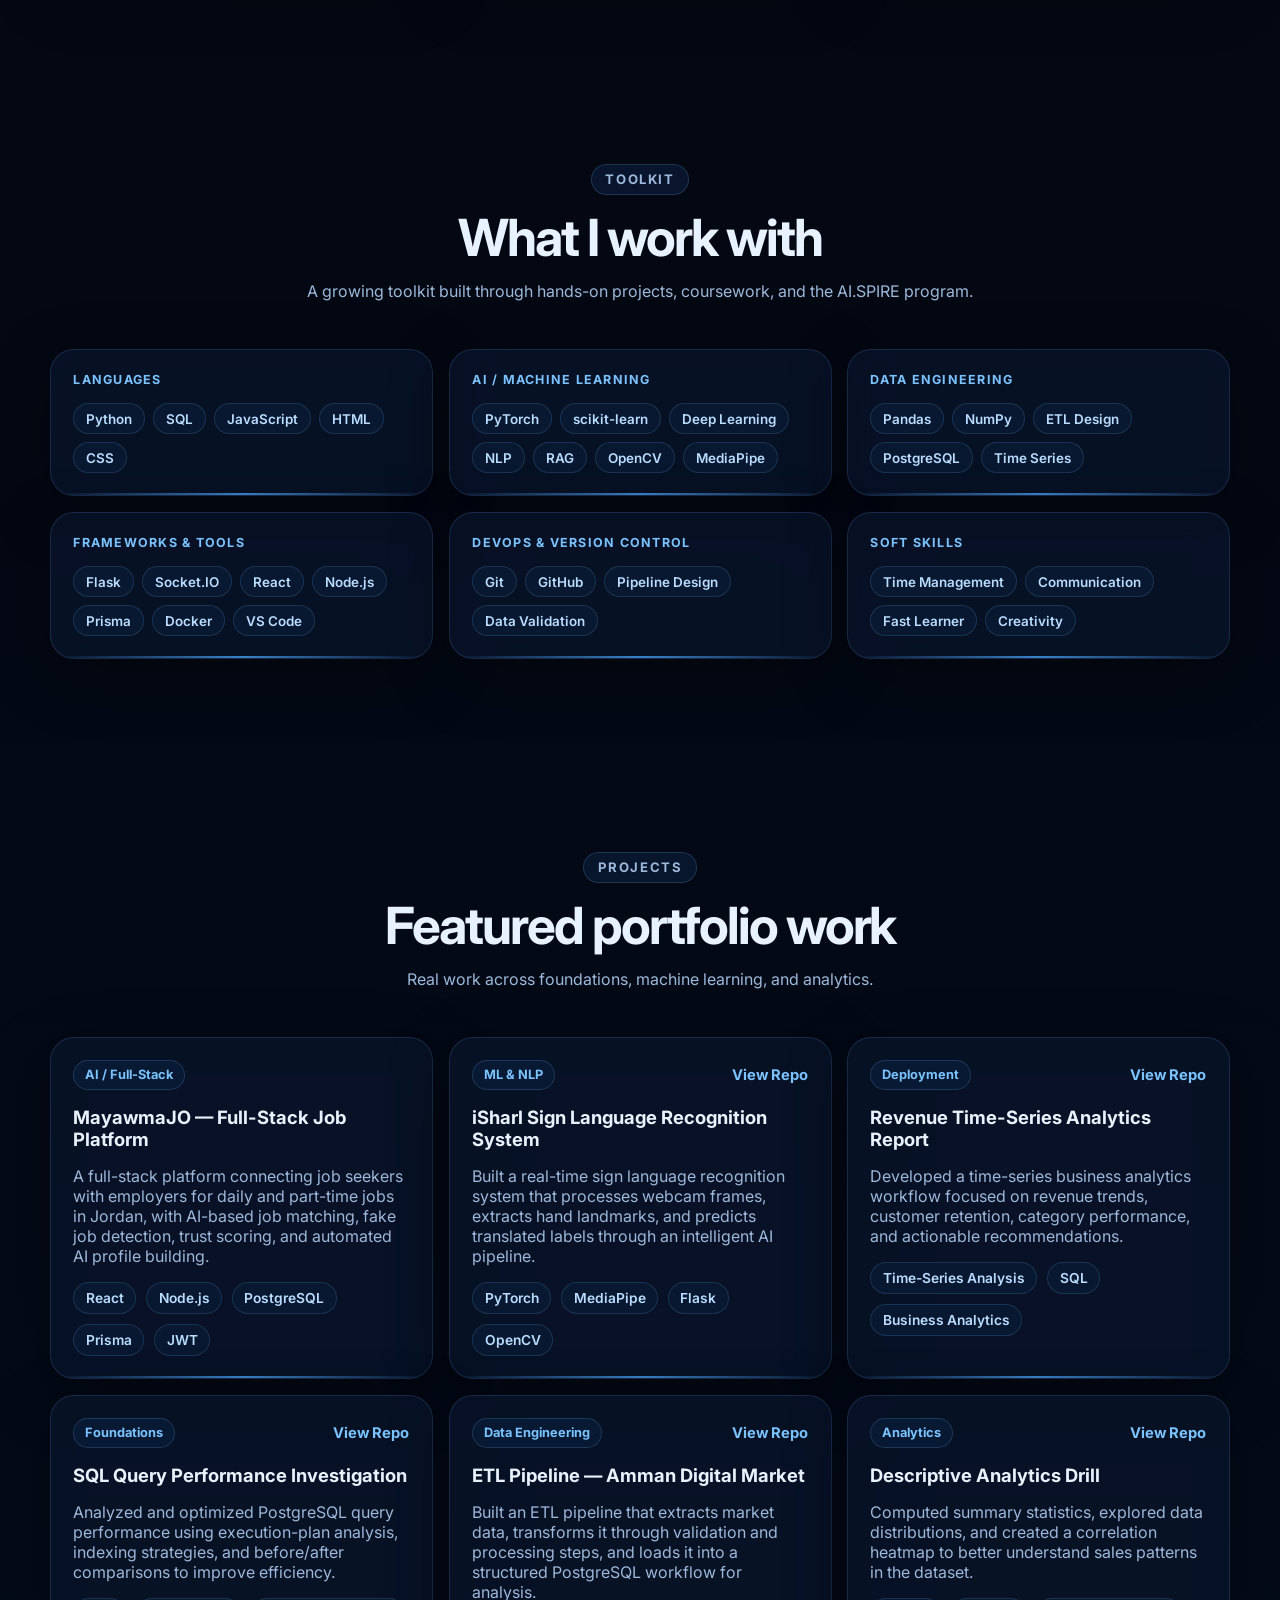
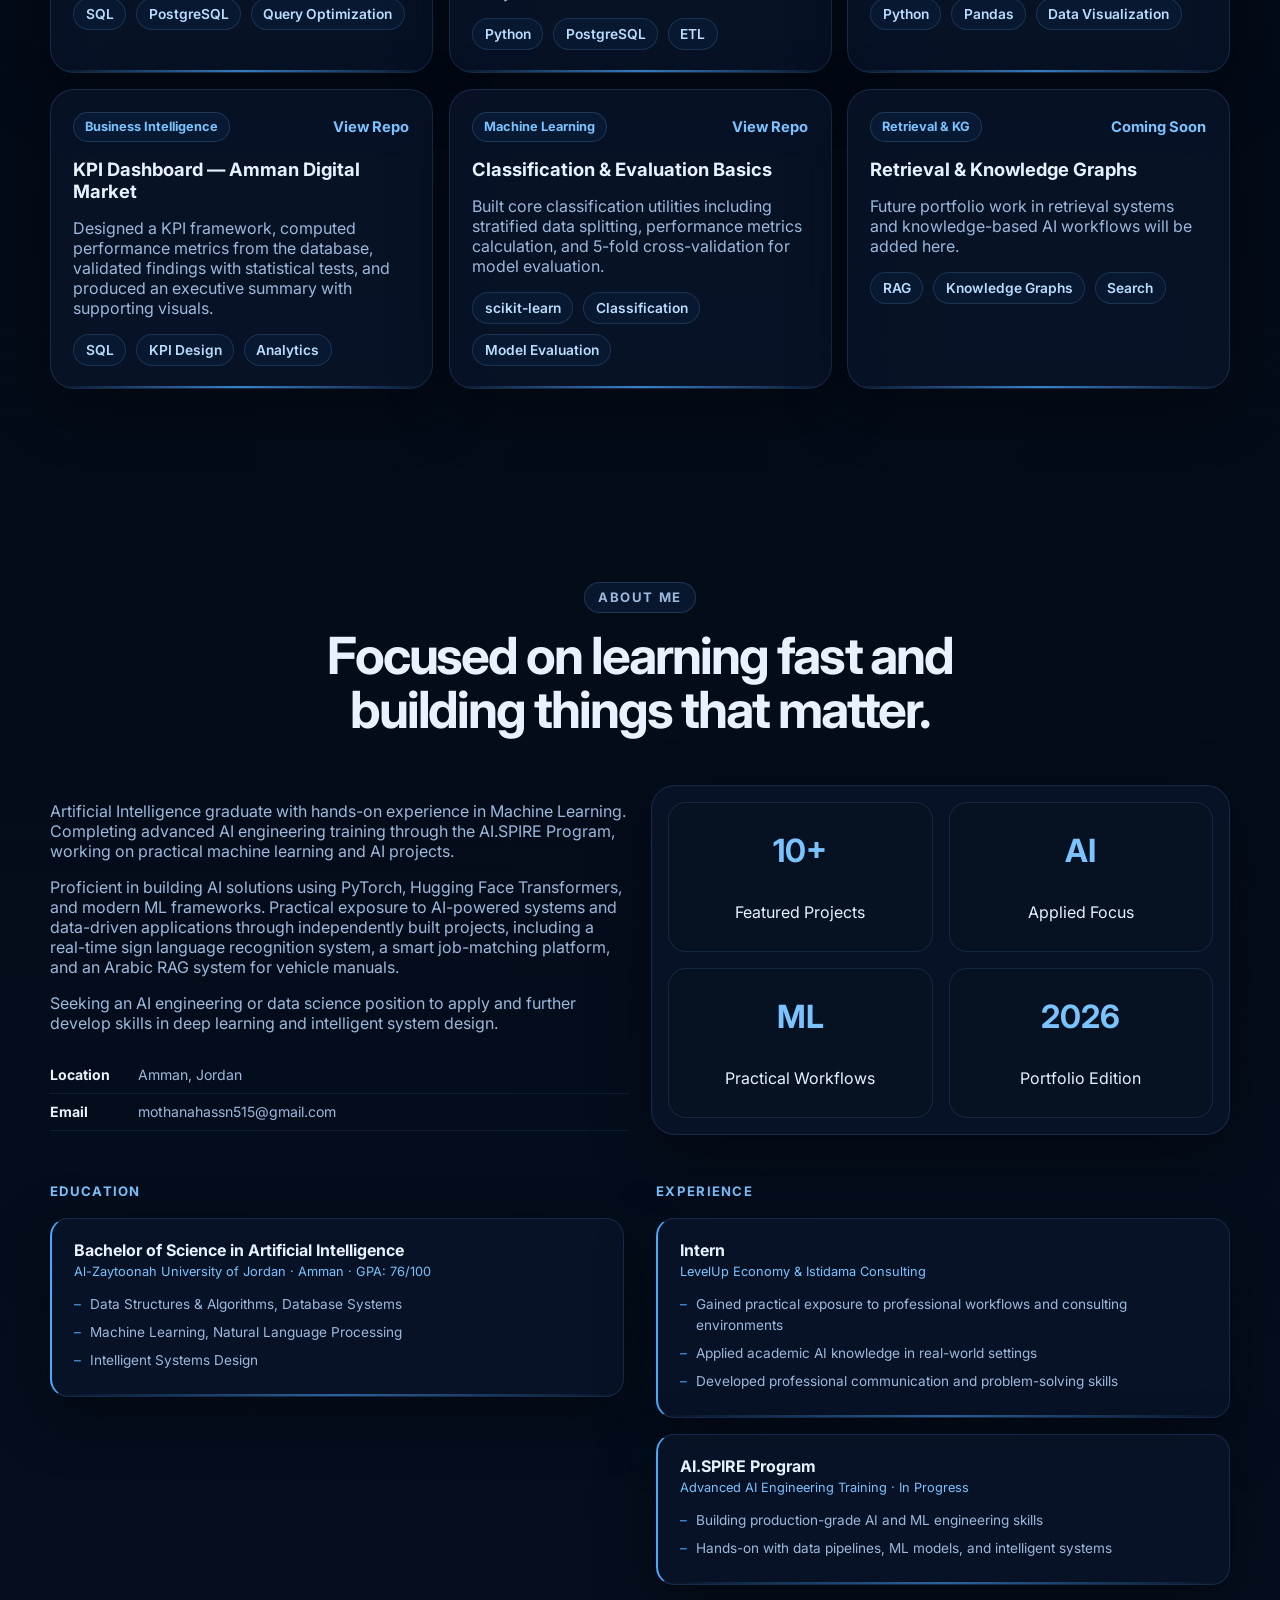
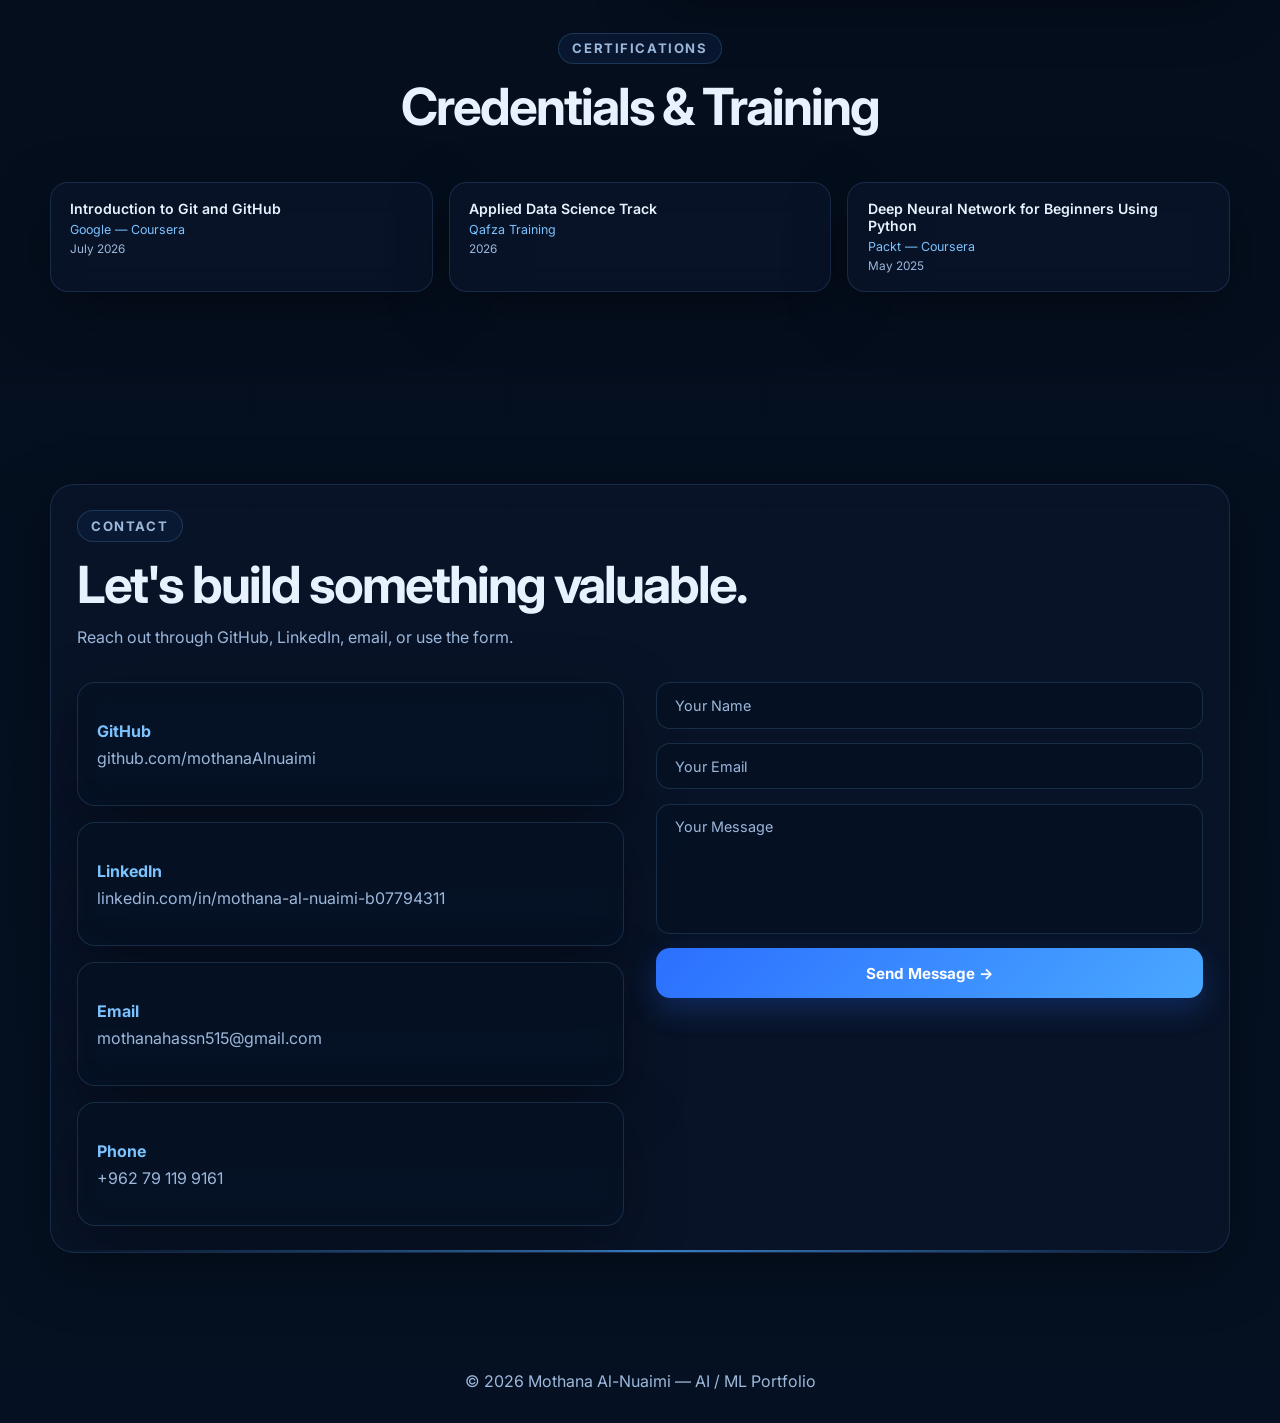
==== commit 7e8bc8f3: "Update index.html" ====
--- a/index.html
+++ b/index.html
@@ -240,7 +240,6 @@
     <section class="hero reveal" id="home">
       <div class="container hero-grid">
         <div class="hero-copy">
-          <p class="section-kicker">AI / ML ENGINEER</p>
           <h1>
             Building <span>real-world AI systems</span><br />
             with practical execution.
@@ -250,23 +249,10 @@
             intelligent systems, and practical solutions that connect data, models, and real user value.
           </p>
           <div class="hero-actions">
-            <a class="btn btn-primary theme-button" href="https://github.com/mothanaAlnuaimi" target="_blank" rel="noopener noreferrer">View GitHub</a>
-            <a class="btn btn-secondary theme-button" href="#contact">Contact Me</a>
-            <a class="btn btn-ghost theme-button" href="#about">About Me</a>
             <a class="btn btn-cv theme-button" href="Mothana_Al-Nuaimi-CV.pdf" download="Mothana_Al-Nuaimi-CV.pdf">
               <svg width="16" height="16" viewBox="0 0 24 24" fill="none" stroke="currentColor" stroke-width="2.2" stroke-linecap="round" stroke-linejoin="round"><path d="M21 15v4a2 2 0 0 1-2 2H5a2 2 0 0 1-2-2v-4"/><polyline points="7 10 12 15 17 10"/><line x1="12" y1="15" x2="12" y2="3"/></svg>
               Download CV
             </a>
-          </div>
-          <div class="hero-mini-cards">
-            <div class="mini-card reveal-card">
-              <span class="mini-label">Role</span>
-              <strong>ML / AI Engineer</strong>
-            </div>
-            <div class="mini-card reveal-card">
-              <span class="mini-label">Focus</span>
-              <strong>Machine Learning & Applied AI</strong>
-            </div>
           </div>
         </div>
 
@@ -514,21 +500,19 @@
 
         <div class="about-grid">
           <div class="about-left">
-            <p>I am an Artificial Intelligence graduate from Al-Zaytoonah University of Jordan, focused on building practical, real-world AI systems that solve meaningful problems.</p>
-            <p>I have hands-on experience in machine learning, NLP, computer vision, and full-stack AI product development — including a real-time sign language recognition system and a smart job-matching platform.</p>
-            <p>My goal is to build reliable AI products that combine technical depth with clear user value.</p>
+            <p>Artificial Intelligence graduate with hands-on experience in Machine Learning. Completing advanced AI engineering training through the AI.SPIRE Program, working on practical machine learning and AI projects.</p>
+            <p>Proficient in building AI solutions using PyTorch, Hugging Face Transformers, and modern ML frameworks. Practical exposure to AI-powered systems and data-driven applications through independently built projects, including a real-time sign language recognition system, a smart job-matching platform, and an Arabic RAG system for vehicle manuals.</p>
+            <p>Seeking an AI engineering or data science position to apply and further develop skills in deep learning and intelligent system design.</p>
             <ul class="about-info-list">
               <li><strong>Location</strong> Amman, Jordan</li>
               <li><strong>Email</strong> mothanahassn515@gmail.com</li>
-              <li><strong>Phone</strong> +962 79 119 9161</li>
-              <li><strong>LinkedIn</strong> mothana-al-nuaimi-b07794311</li>
             </ul>
           </div>
 
           <div class="about-right reveal-card">
             <div class="stats-card">
               <div class="stat-box">
-                <strong>8+</strong>
+                <strong>10+</strong>
                 <span>Featured Projects</span>
               </div>
               <div class="stat-box">
@@ -594,11 +578,22 @@
             <p class="section-kicker">CERTIFICATIONS</p>
             <h2>Credentials & Training</h2>
           </div>
-          <div class="certs-grid" style="grid-template-columns: repeat(2, 1fr);">
-            <div class="cert-card reveal-card" style="opacity: 0.5; border-style: dashed;"><span class="cert-name" style="color: var(--muted);">More Certifications</span><span class="cert-issuer" style="color: var(--muted);">Coming Soon</span><span class="cert-year">–</span></div>
-            <div class="cert-card reveal-card" style="opacity: 0.5; border-style: dashed;"><span class="cert-name" style="color: var(--muted);">More Certifications</span><span class="cert-issuer" style="color: var(--muted);">Coming Soon</span><span class="cert-year">–</span></div>
-            <div class="cert-card reveal-card" style="opacity: 0.5; border-style: dashed;"><span class="cert-name" style="color: var(--muted);">More Certifications</span><span class="cert-issuer" style="color: var(--muted);">Coming Soon</span><span class="cert-year">–</span></div>
-            <div class="cert-card reveal-card" style="opacity: 0.5; border-style: dashed;"><span class="cert-name" style="color: var(--muted);">More Certifications</span><span class="cert-issuer" style="color: var(--muted);">Coming Soon</span><span class="cert-year">–</span></div>
+          <div class="certs-grid" style="grid-template-columns: repeat(3, 1fr);">
+            <div class="cert-card reveal-card">
+              <span class="cert-name">Introduction to Git and GitHub</span>
+              <span class="cert-issuer">Google — Coursera</span>
+              <span class="cert-year">July 2026</span>
+            </div>
+            <div class="cert-card reveal-card">
+              <span class="cert-name">Applied Data Science Track</span>
+              <span class="cert-issuer">Qafza Training</span>
+              <span class="cert-year">2026</span>
+            </div>
+            <div class="cert-card reveal-card">
+              <span class="cert-name">Deep Neural Network for Beginners Using Python</span>
+              <span class="cert-issuer">Packt — Coursera</span>
+              <span class="cert-year">May 2025</span>
+            </div>
           </div>
         </div>
       </div>
--- a/style.css
+++ b/style.css
@@ -524,6 +524,20 @@
   color: var(--text);
   background: transparent;
   border: 1px solid rgba(123, 195, 255, 0.16);
+}
+
+.btn-cv {
+  color: var(--accent-3);
+  background: rgba(8, 22, 44, 0.88);
+  border: 1px solid var(--accent-2);
+  gap: 0.5rem;
+  box-shadow: 0 0 18px rgba(74, 168, 255, 0.12);
+  transition: transform 0.18s ease, box-shadow 0.25s ease, background 0.25s ease;
+}
+
+.btn-cv:hover {
+  background: rgba(43, 111, 255, 0.12);
+  box-shadow: 0 0 28px rgba(74, 168, 255, 0.28);
 }
 
 .section-heading { margin-bottom: 2.2rem; }
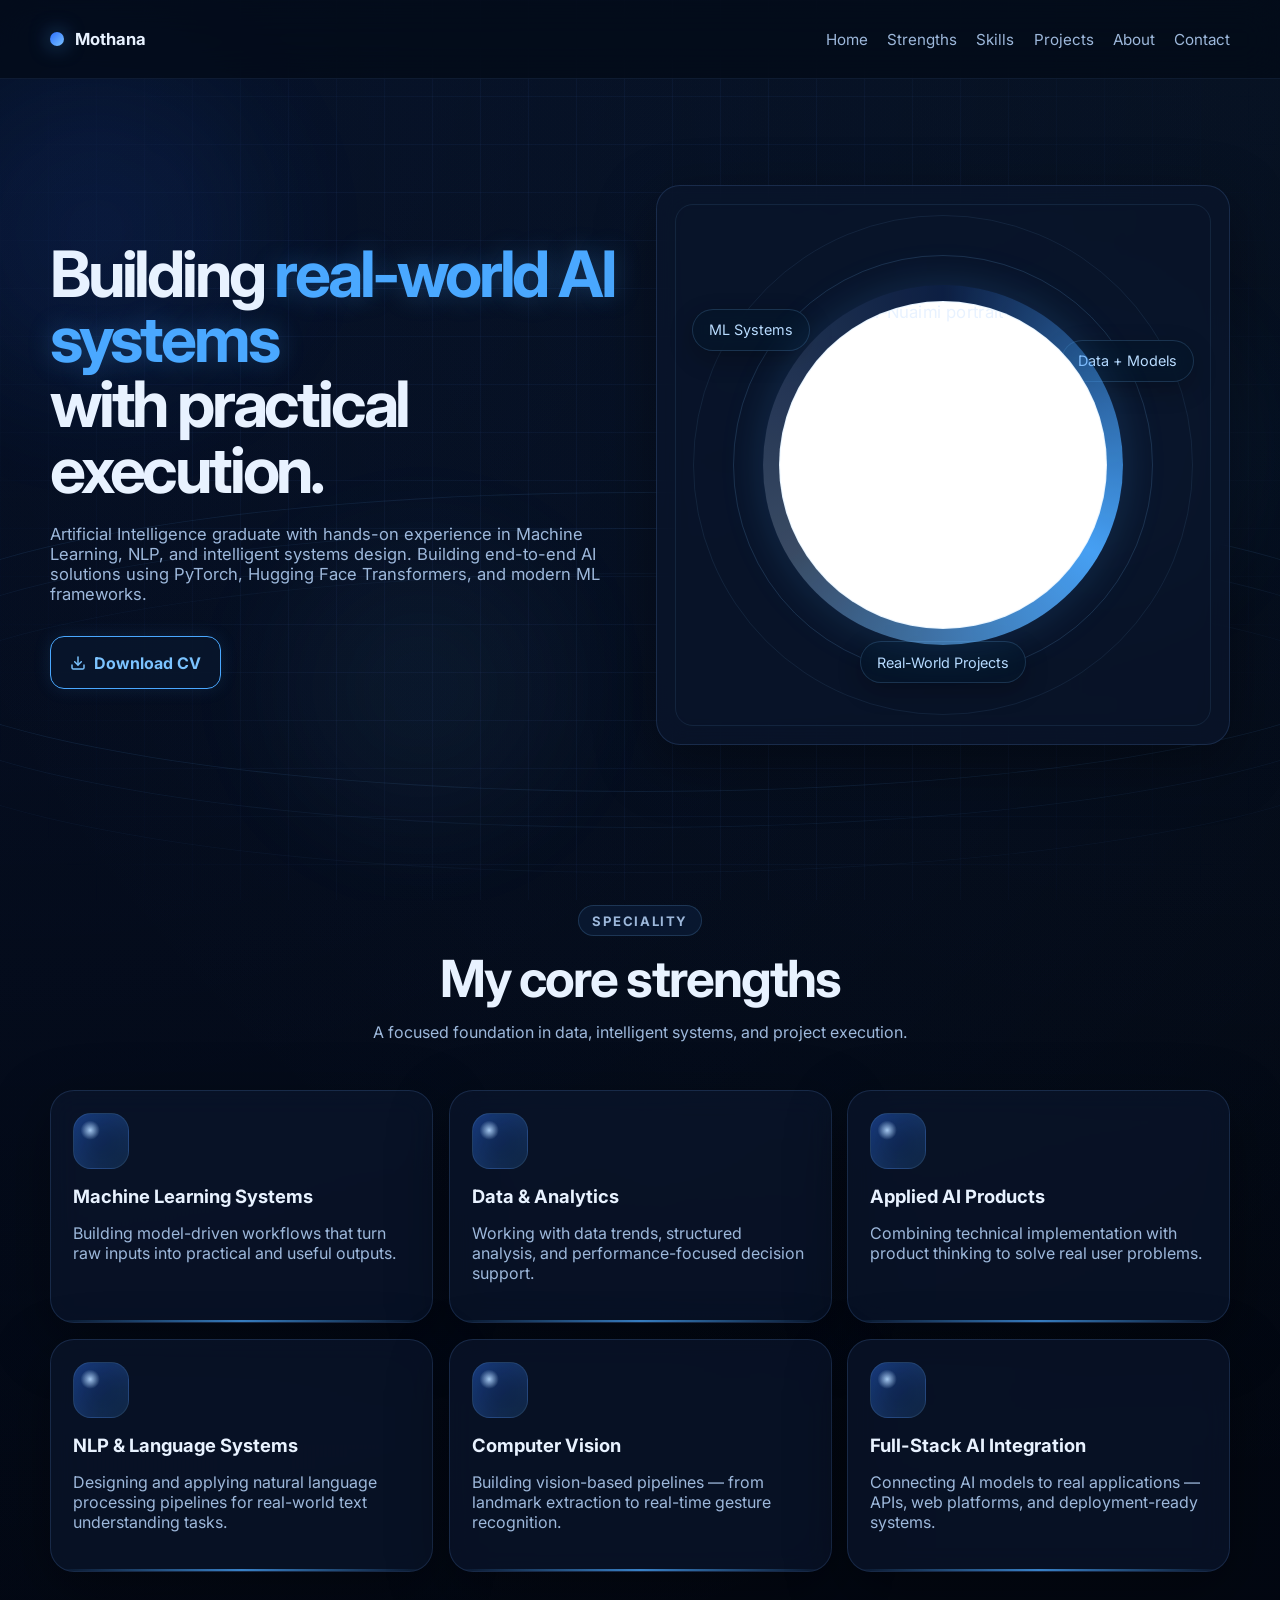
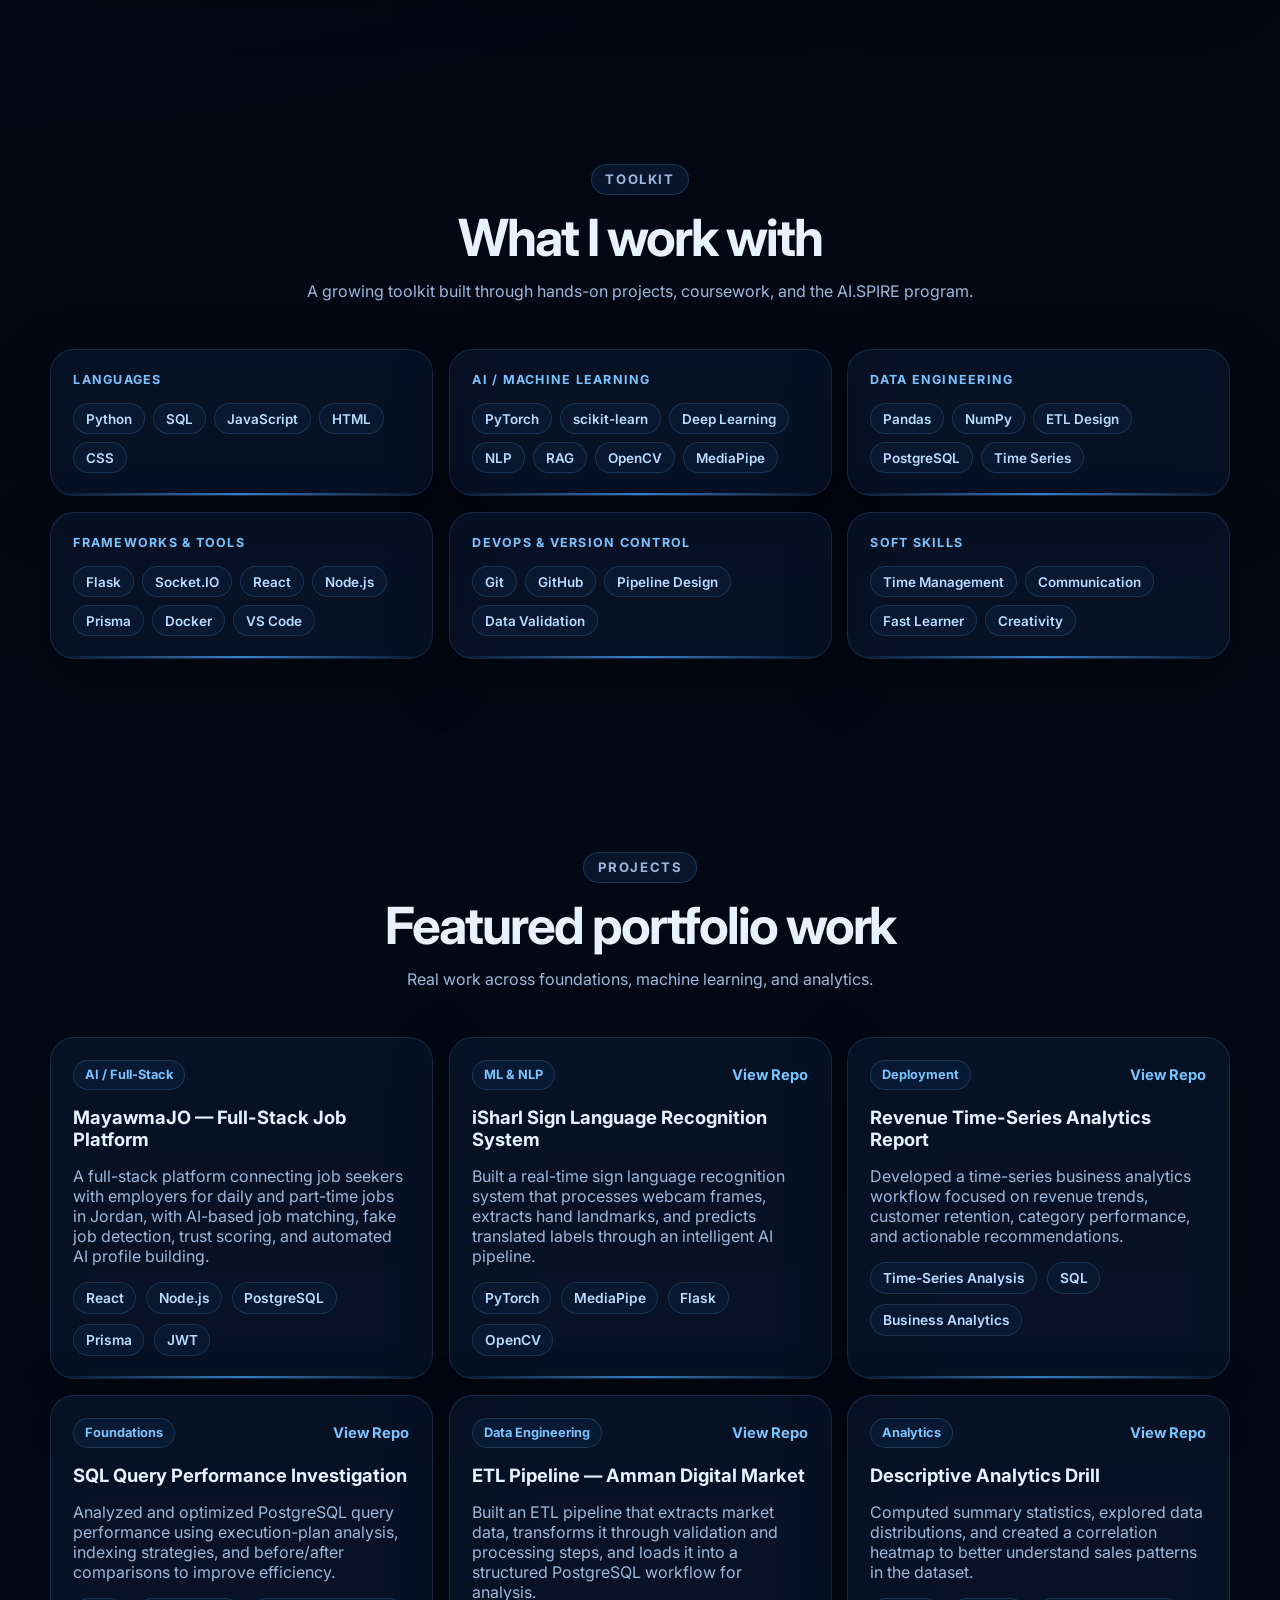
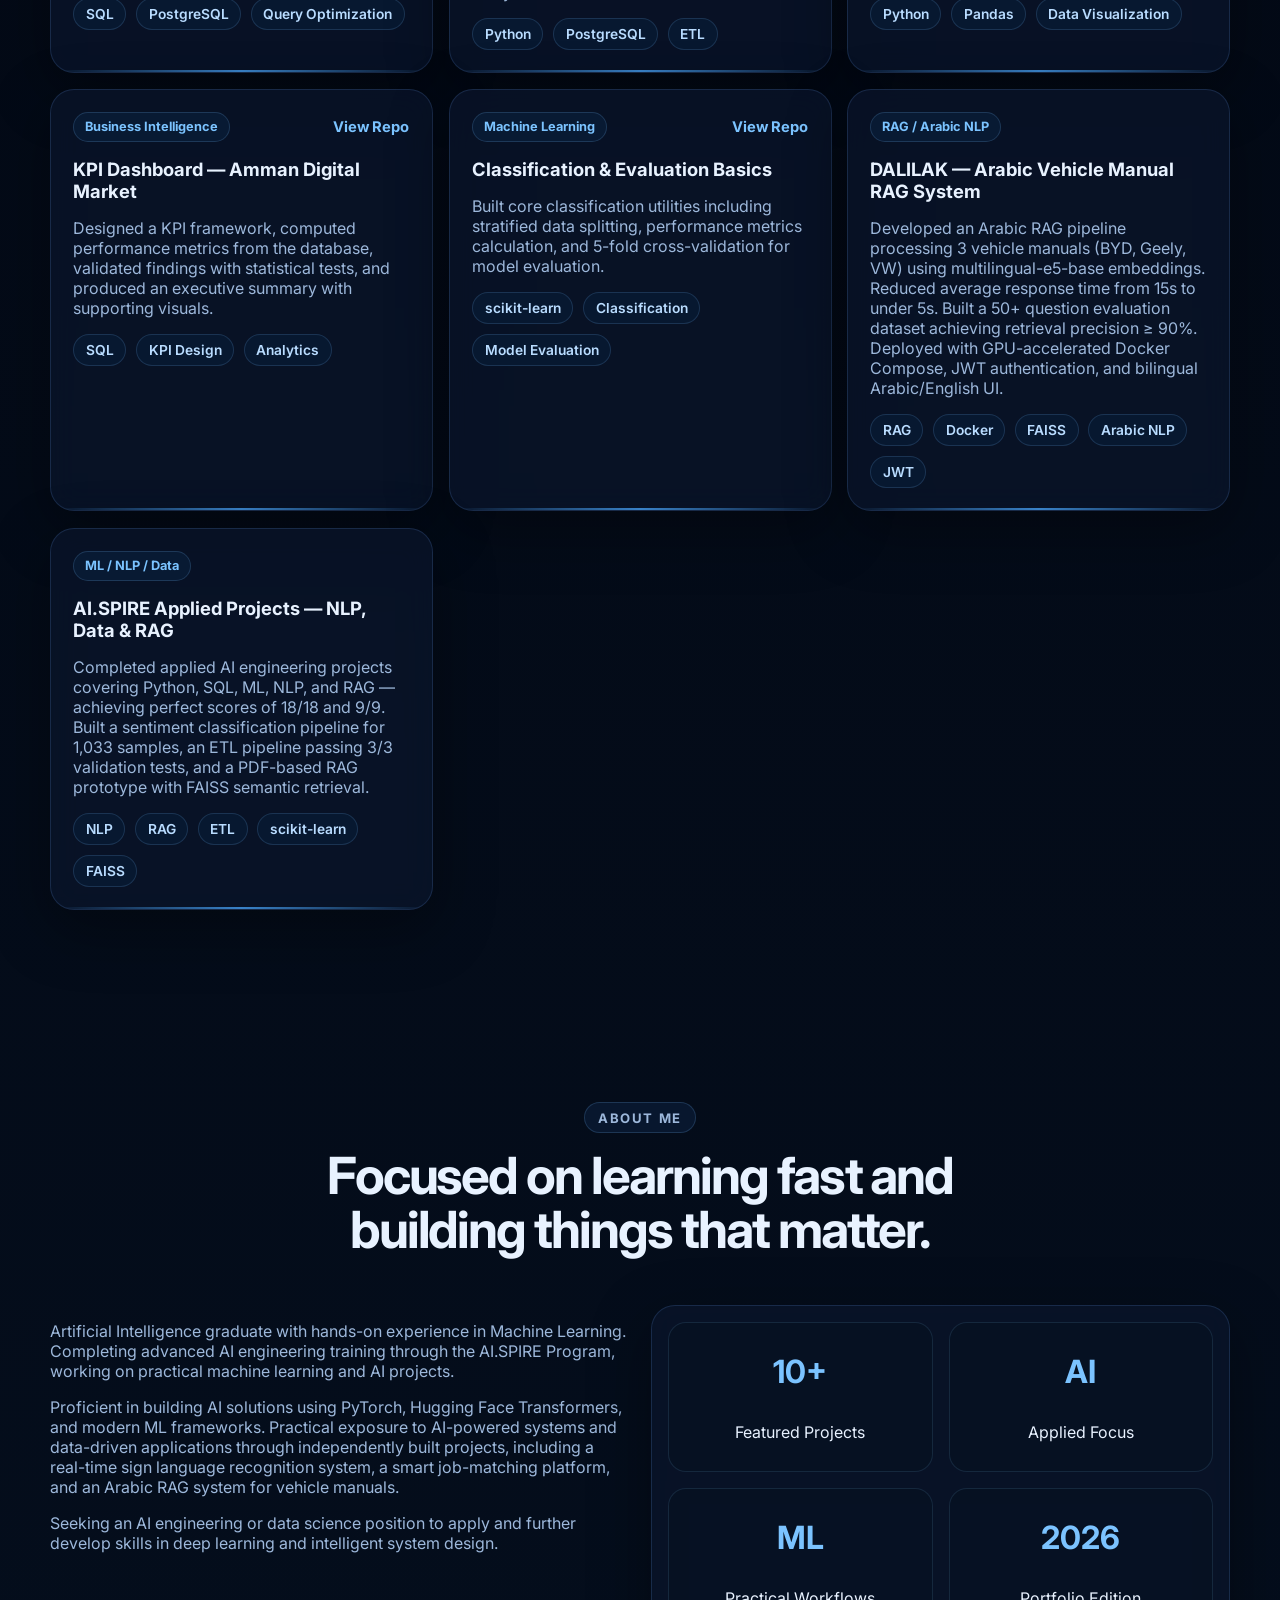
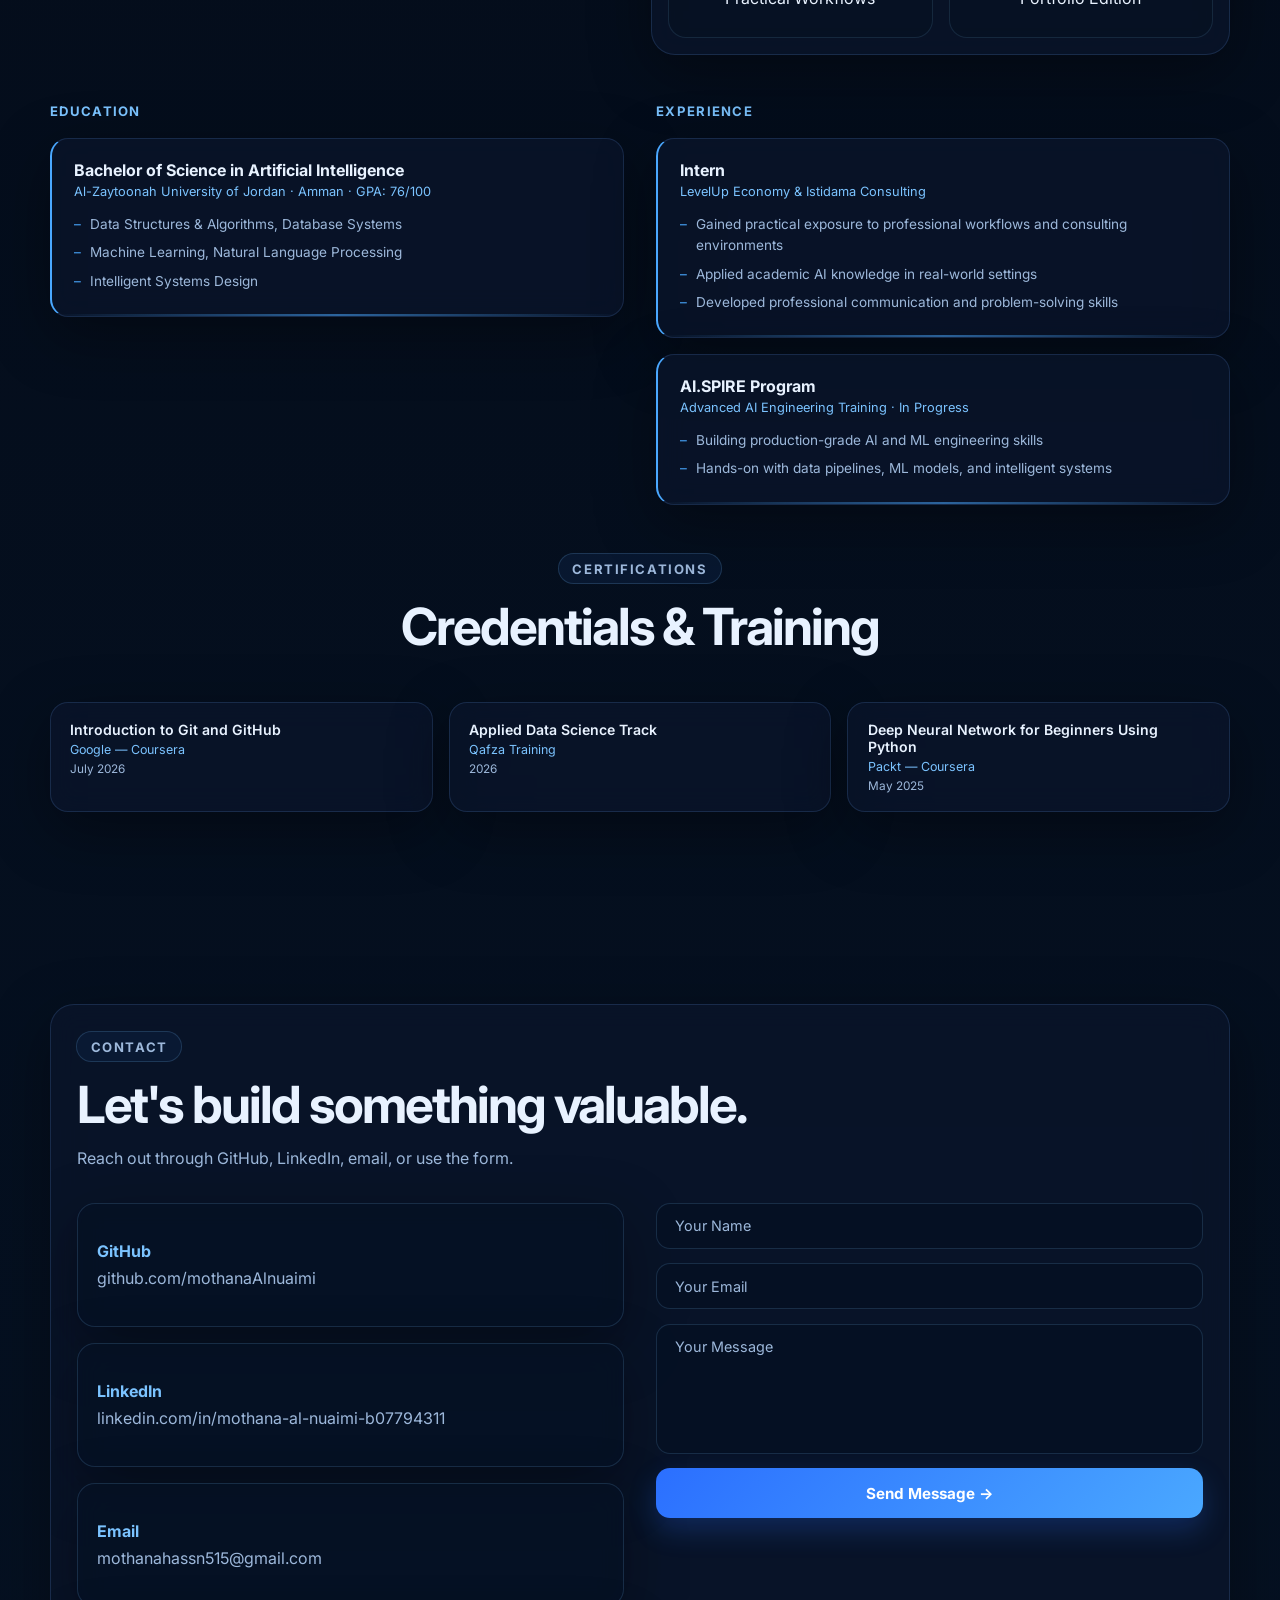
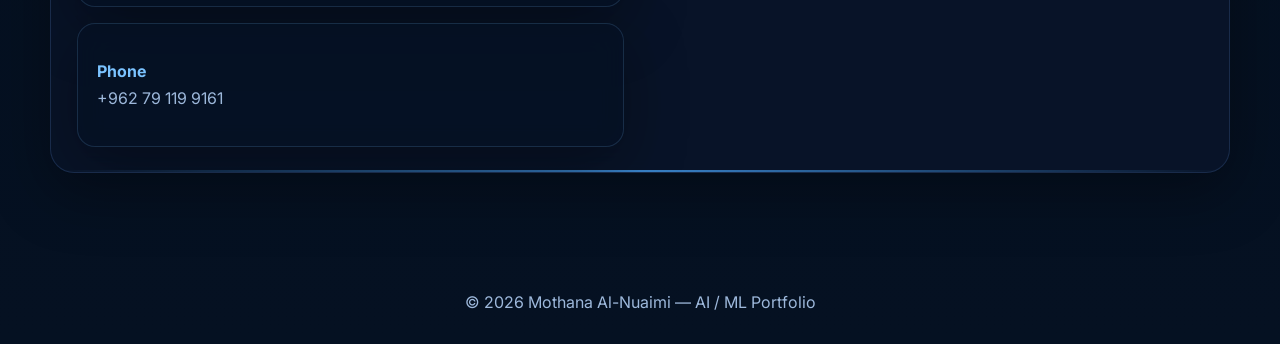
==== commit 2209d53d: "Revise personal and project details in index.html Updated personal introduction and project descript" ====
--- a/index.html
+++ b/index.html
@@ -245,8 +245,7 @@
             with practical execution.
           </h1>
           <p class="hero-text">
-            I am <strong>Mothana Al-Nuaimi</strong>, an AI Engineer in Progress focused on machine learning,
-            intelligent systems, and practical solutions that connect data, models, and real user value.
+            Artificial Intelligence graduate with hands-on experience in Machine Learning, NLP, and intelligent systems design. Building end-to-end AI solutions using PyTorch, Hugging Face Transformers, and modern ML frameworks.
           </p>
           <div class="hero-actions">
             <a class="btn btn-cv theme-button" href="Mothana_Al-Nuaimi-CV.pdf" download="Mothana_Al-Nuaimi-CV.pdf">
@@ -474,15 +473,25 @@
             </div>
           </article>
 
-          <article class="project-card tilt-card reveal-card placeholder-card">
-            <div class="project-top">
-              <span class="project-tag">Retrieval & KG</span>
-              <span class="coming-soon">Coming Soon</span>
-            </div>
-            <h3>Retrieval & Knowledge Graphs</h3>
-            <p>Future portfolio work in retrieval systems and knowledge-based AI workflows will be added here.</p>
-            <div class="chips">
-              <span>RAG</span><span>Knowledge Graphs</span><span>Search</span>
+          <article class="project-card tilt-card reveal-card">
+            <div class="project-top">
+              <span class="project-tag">RAG / Arabic NLP</span>
+            </div>
+            <h3>DALILAK — Arabic Vehicle Manual RAG System</h3>
+            <p>Developed an Arabic RAG pipeline processing 3 vehicle manuals (BYD, Geely, VW) using multilingual-e5-base embeddings. Reduced average response time from 15s to under 5s. Built a 50+ question evaluation dataset achieving retrieval precision ≥ 90%. Deployed with GPU-accelerated Docker Compose, JWT authentication, and bilingual Arabic/English UI.</p>
+            <div class="chips">
+              <span>RAG</span><span>Docker</span><span>FAISS</span><span>Arabic NLP</span><span>JWT</span>
+            </div>
+          </article>
+
+          <article class="project-card tilt-card reveal-card">
+            <div class="project-top">
+              <span class="project-tag">ML / NLP / Data</span>
+            </div>
+            <h3>AI.SPIRE Applied Projects — NLP, Data &amp; RAG</h3>
+            <p>Completed applied AI engineering projects covering Python, SQL, ML, NLP, and RAG — achieving perfect scores of 18/18 and 9/9. Built a sentiment classification pipeline for 1,033 samples, an ETL pipeline passing 3/3 validation tests, and a PDF-based RAG prototype with FAISS semantic retrieval.</p>
+            <div class="chips">
+              <span>NLP</span><span>RAG</span><span>ETL</span><span>scikit-learn</span><span>FAISS</span>
             </div>
           </article>
 
@@ -503,10 +512,7 @@
             <p>Artificial Intelligence graduate with hands-on experience in Machine Learning. Completing advanced AI engineering training through the AI.SPIRE Program, working on practical machine learning and AI projects.</p>
             <p>Proficient in building AI solutions using PyTorch, Hugging Face Transformers, and modern ML frameworks. Practical exposure to AI-powered systems and data-driven applications through independently built projects, including a real-time sign language recognition system, a smart job-matching platform, and an Arabic RAG system for vehicle manuals.</p>
             <p>Seeking an AI engineering or data science position to apply and further develop skills in deep learning and intelligent system design.</p>
-            <ul class="about-info-list">
-              <li><strong>Location</strong> Amman, Jordan</li>
-              <li><strong>Email</strong> mothanahassn515@gmail.com</li>
-            </ul>
+
           </div>
 
           <div class="about-right reveal-card">
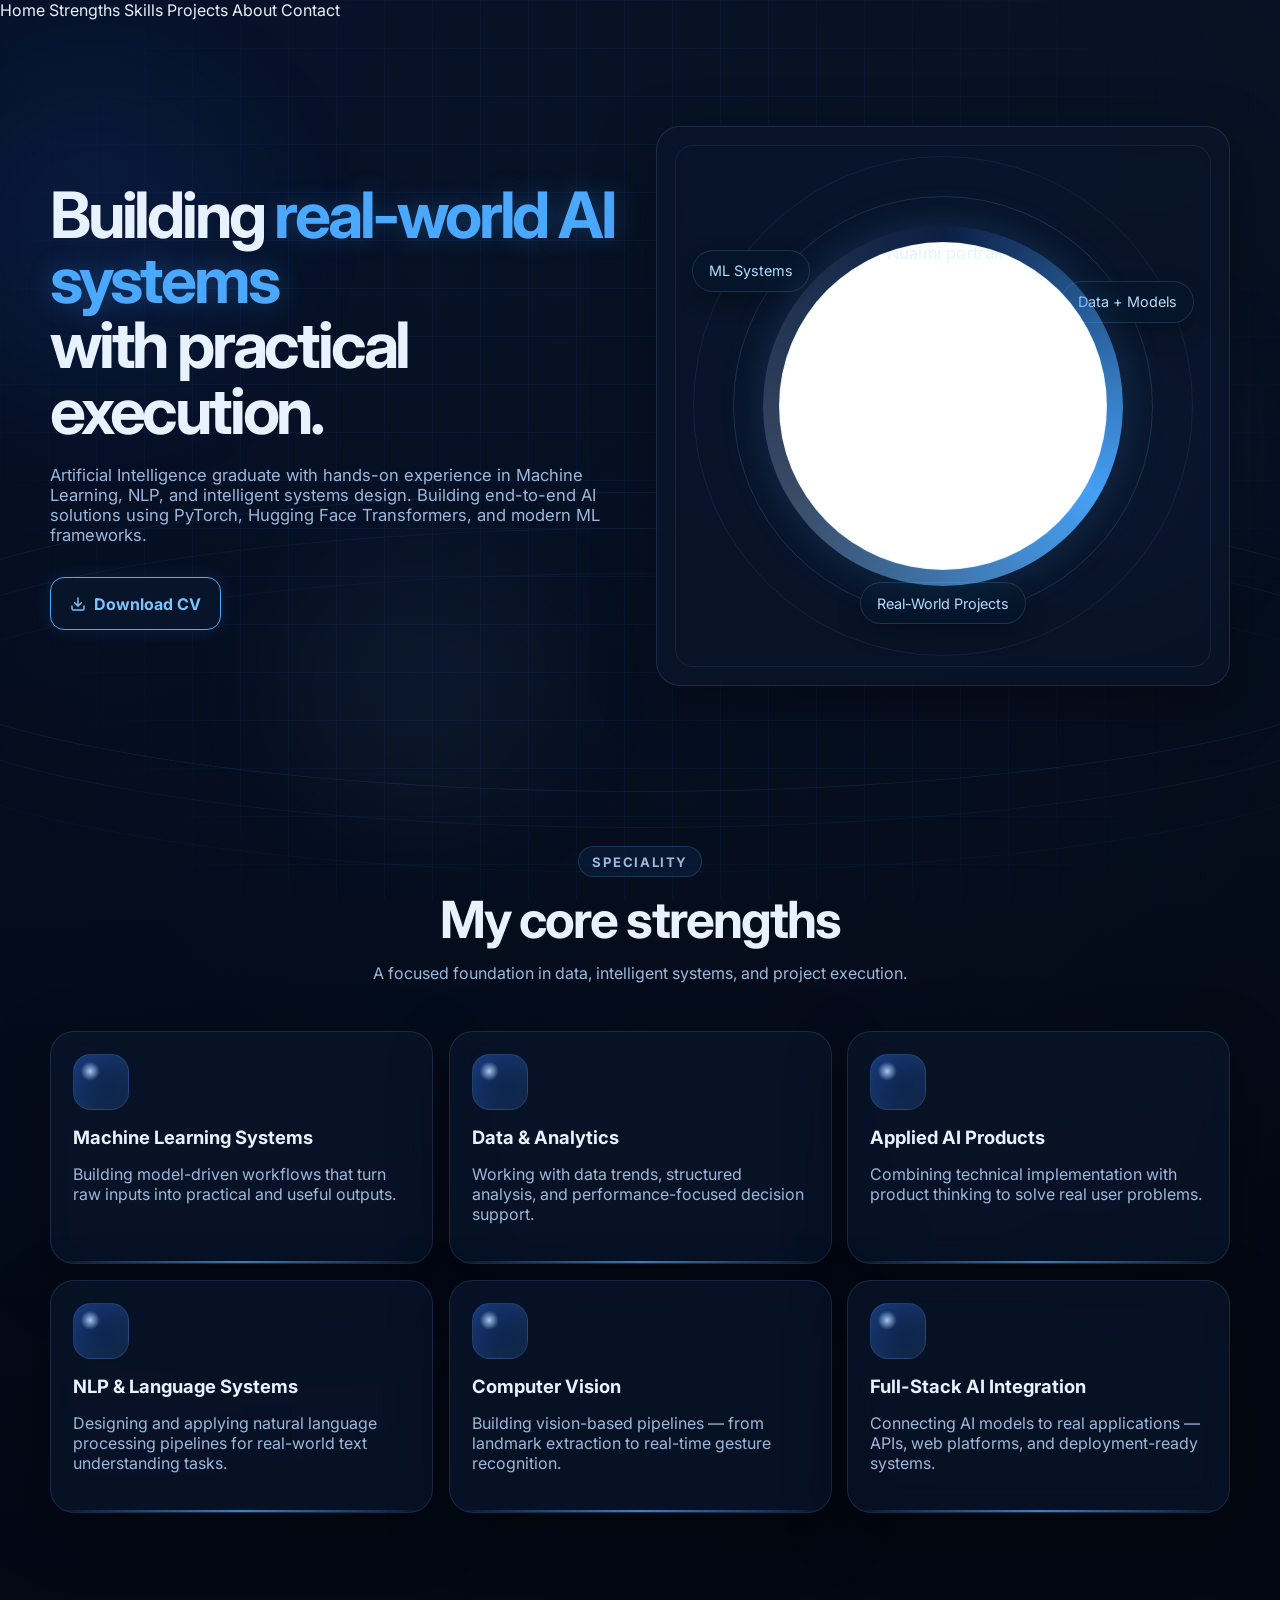
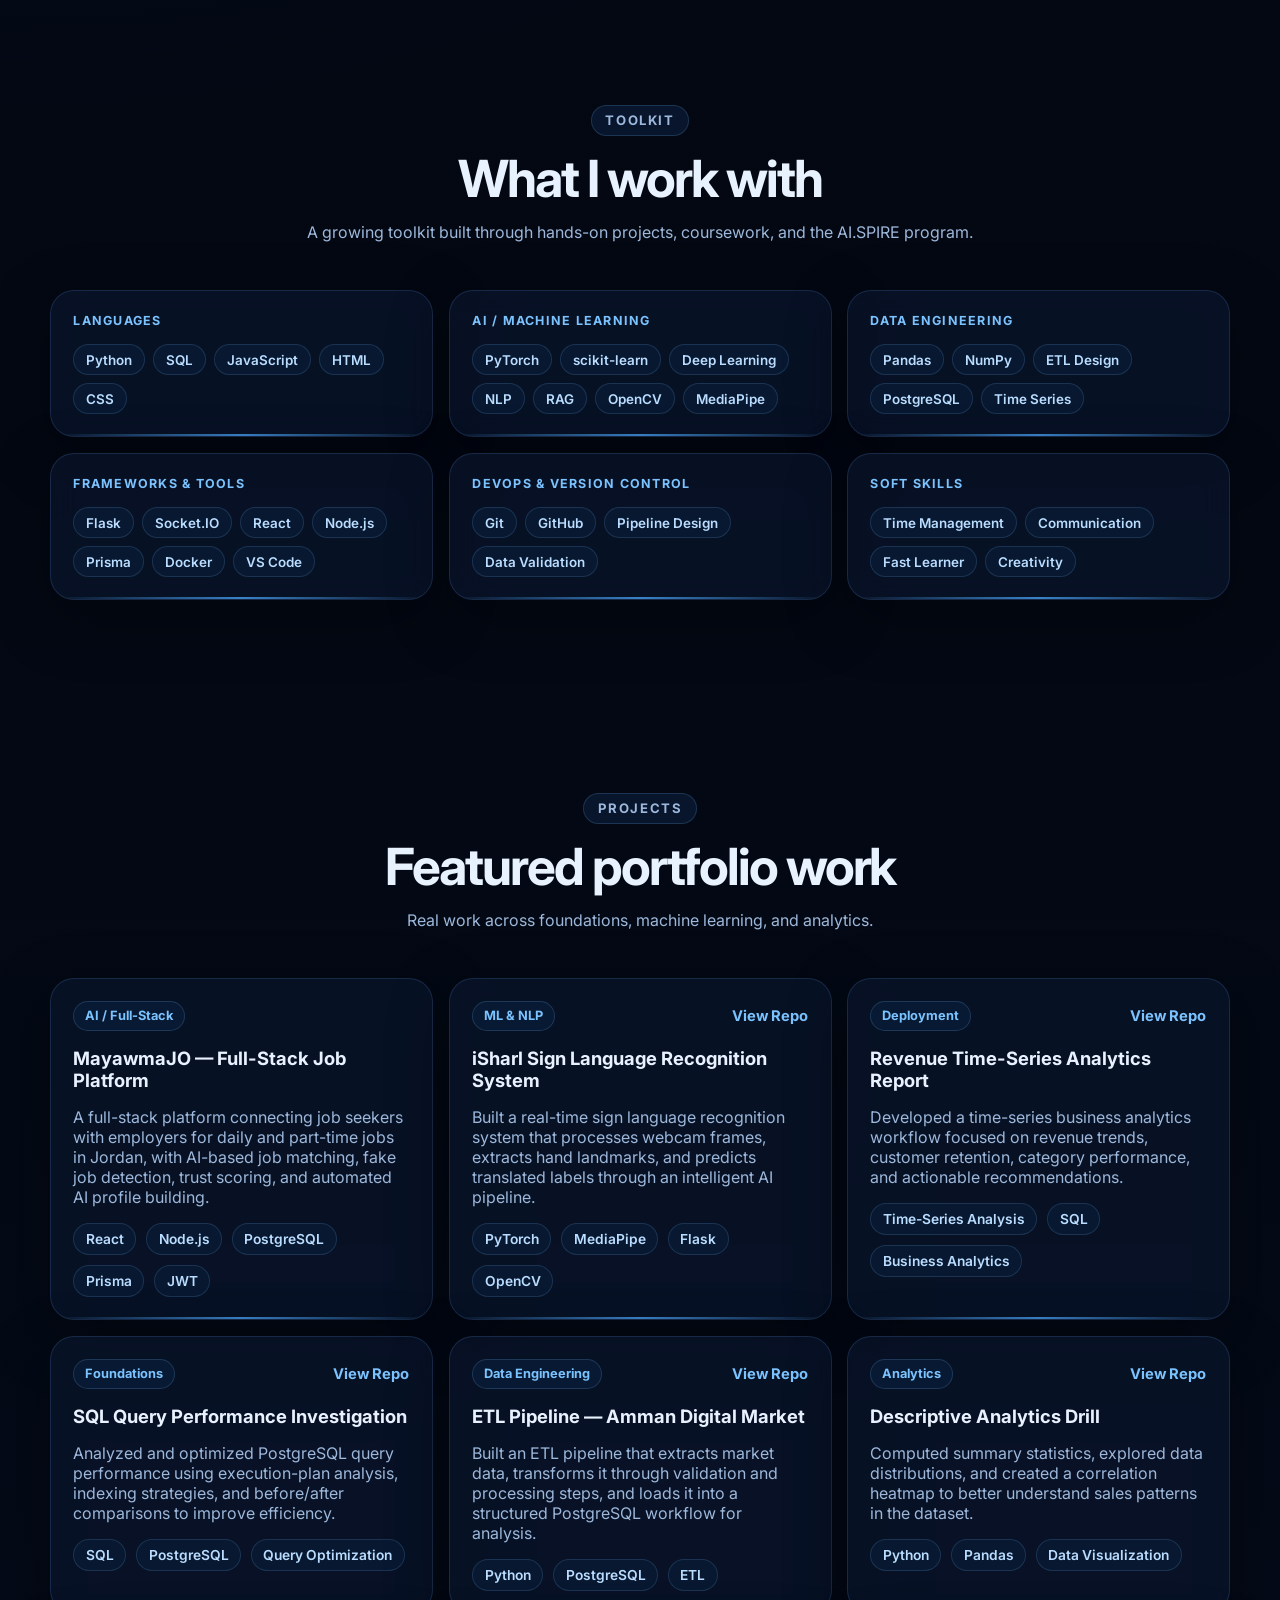
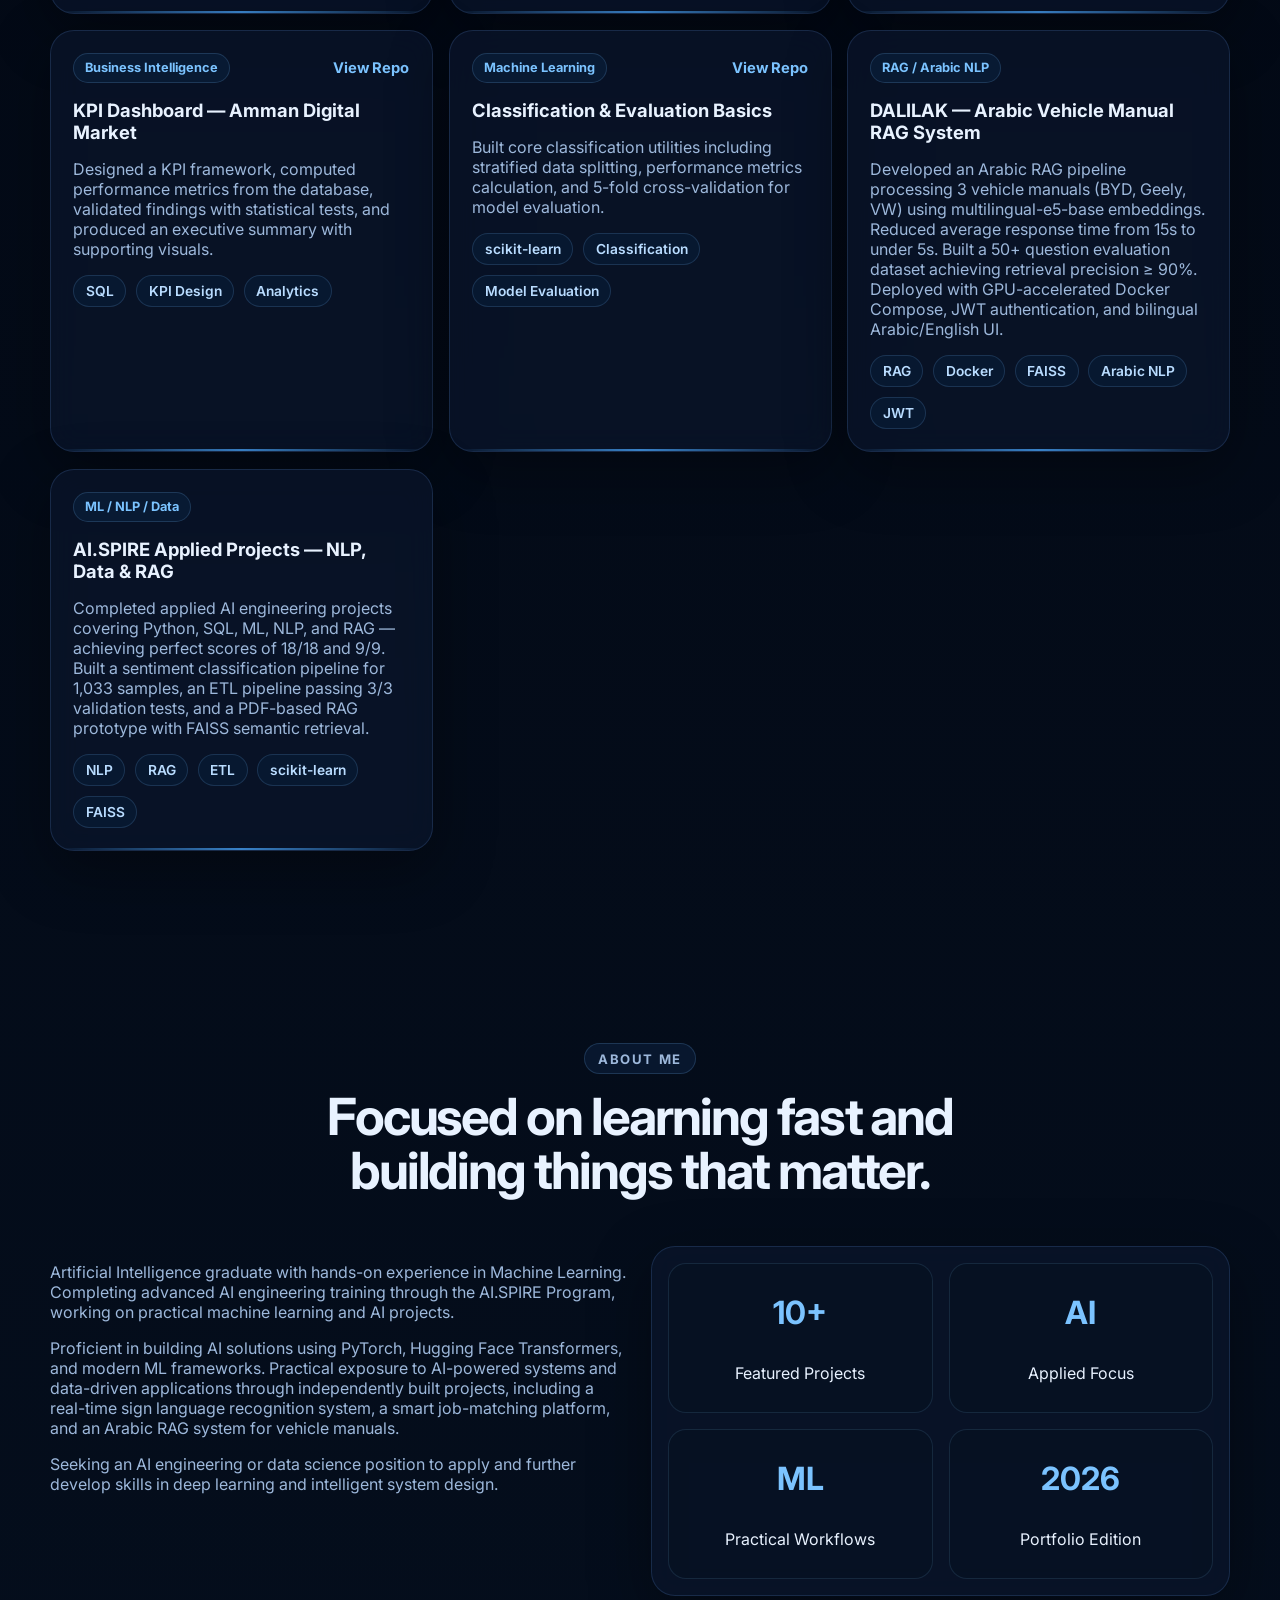
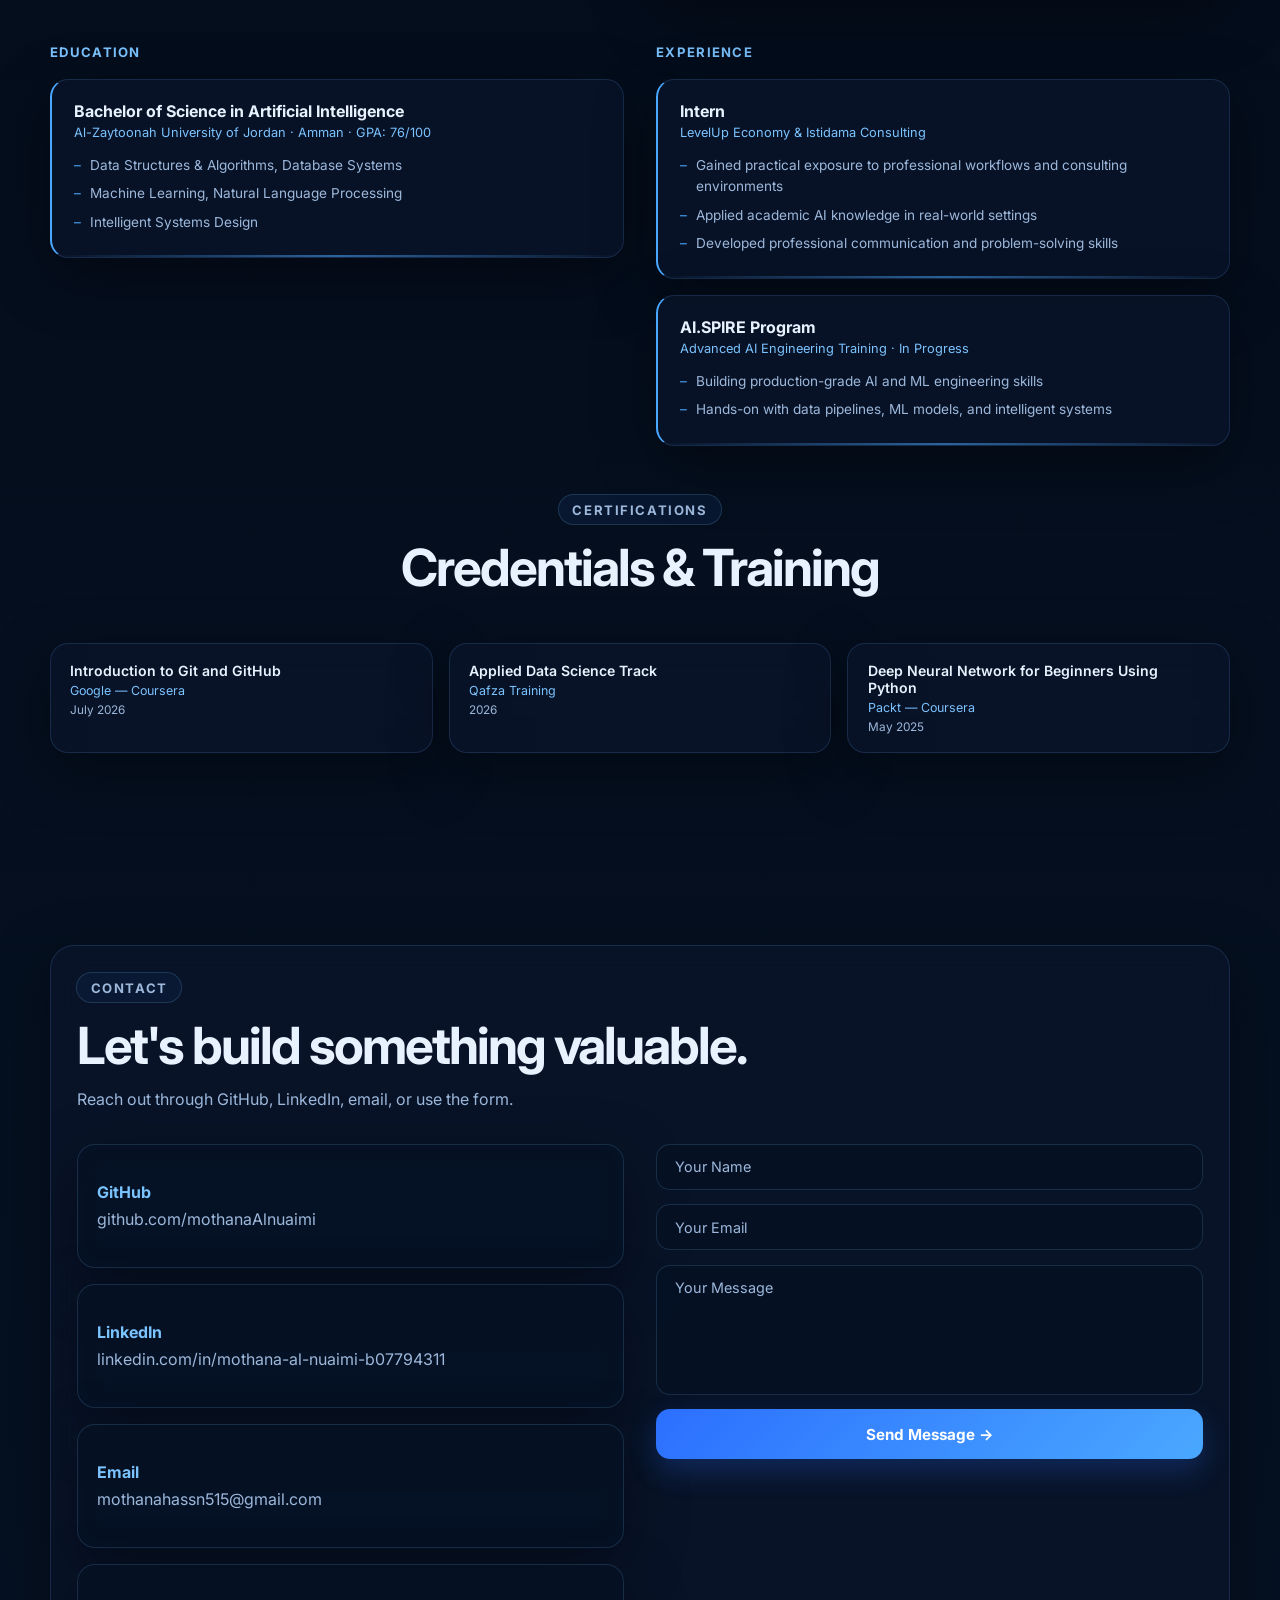
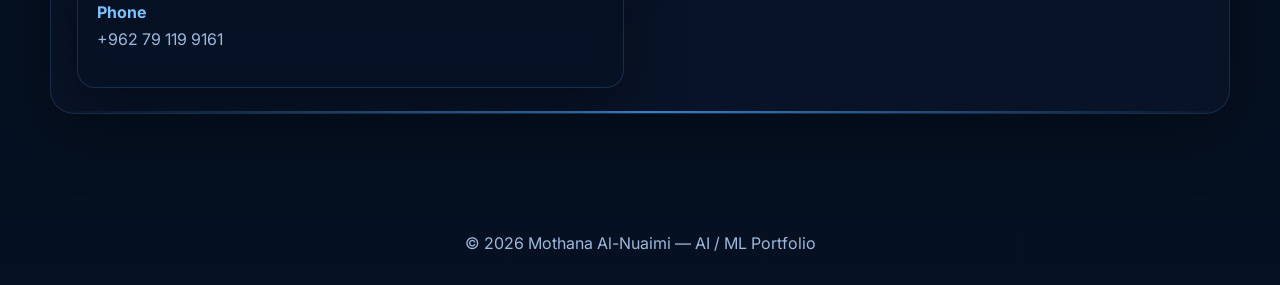
==== commit eef2747d: "Implement side navigation in index.html Replaced the main navigation with a side navigation menu." ====
--- a/index.html
+++ b/index.html
@@ -217,22 +217,14 @@
     </div>
   </div>
 
-  <nav class="navbar">
-    <div class="container nav-inner">
-      <a class="brand" href="#home">
-        <span class="brand-icon"></span>
-        <span>Mothana</span>
-      </a>
-      <button class="menu-toggle" id="menuToggle" aria-label="Toggle navigation">☰</button>
-      <div class="nav-links" id="navLinks">
-        <a href="#home">Home</a>
-        <a href="#strengths">Strengths</a>
-        <a href="#skills">Skills</a>
-        <a href="#projects">Projects</a>
-        <a href="#about">About</a>
-        <a href="#contact">Contact</a>
-      </div>
-    </div>
+  <!-- Side Navigation -->
+  <nav class="side-nav" id="sideNav" aria-label="Side navigation">
+    <a href="#home" class="side-nav-item" data-section="home">Home</a>
+    <a href="#strengths" class="side-nav-item" data-section="strengths">Strengths</a>
+    <a href="#skills" class="side-nav-item" data-section="skills">Skills</a>
+    <a href="#projects" class="side-nav-item" data-section="projects">Projects</a>
+    <a href="#about" class="side-nav-item" data-section="about">About</a>
+    <a href="#contact" class="side-nav-item" data-section="contact">Contact</a>
   </nav>
 
   <main>
